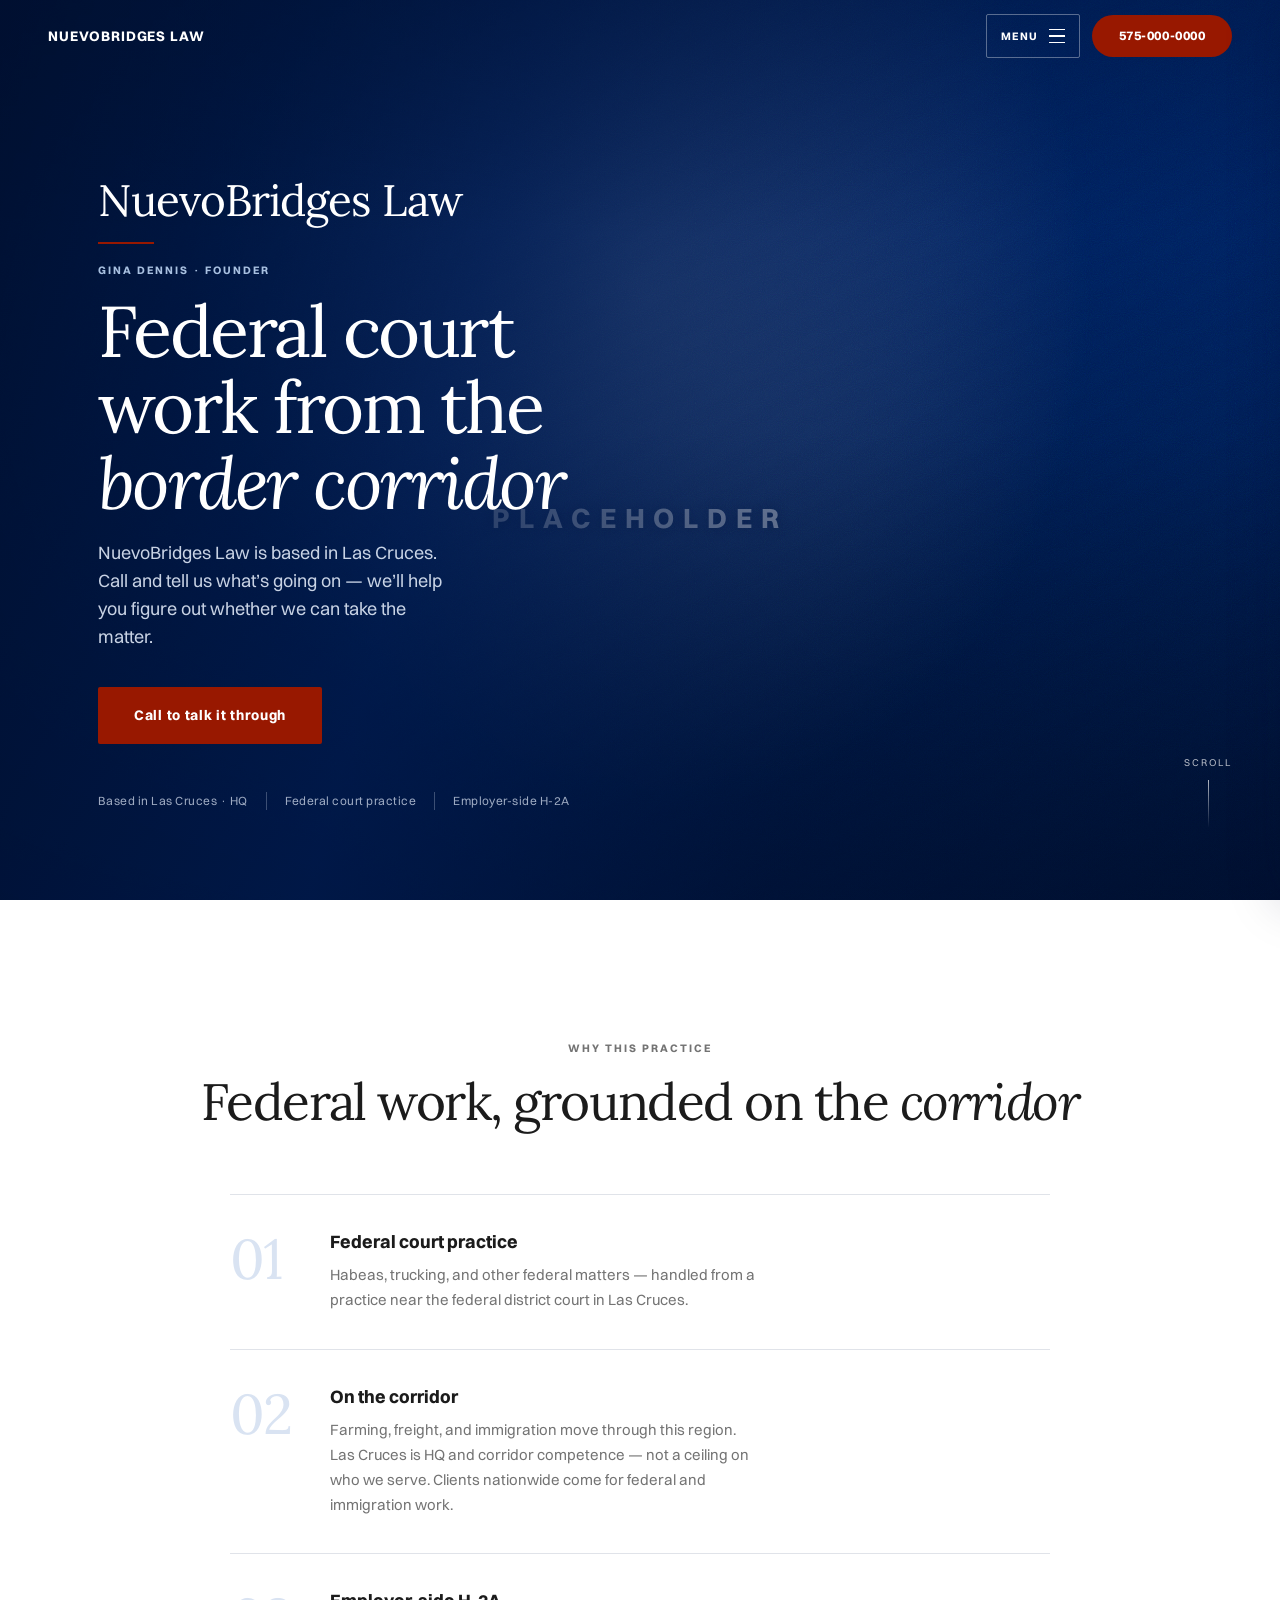
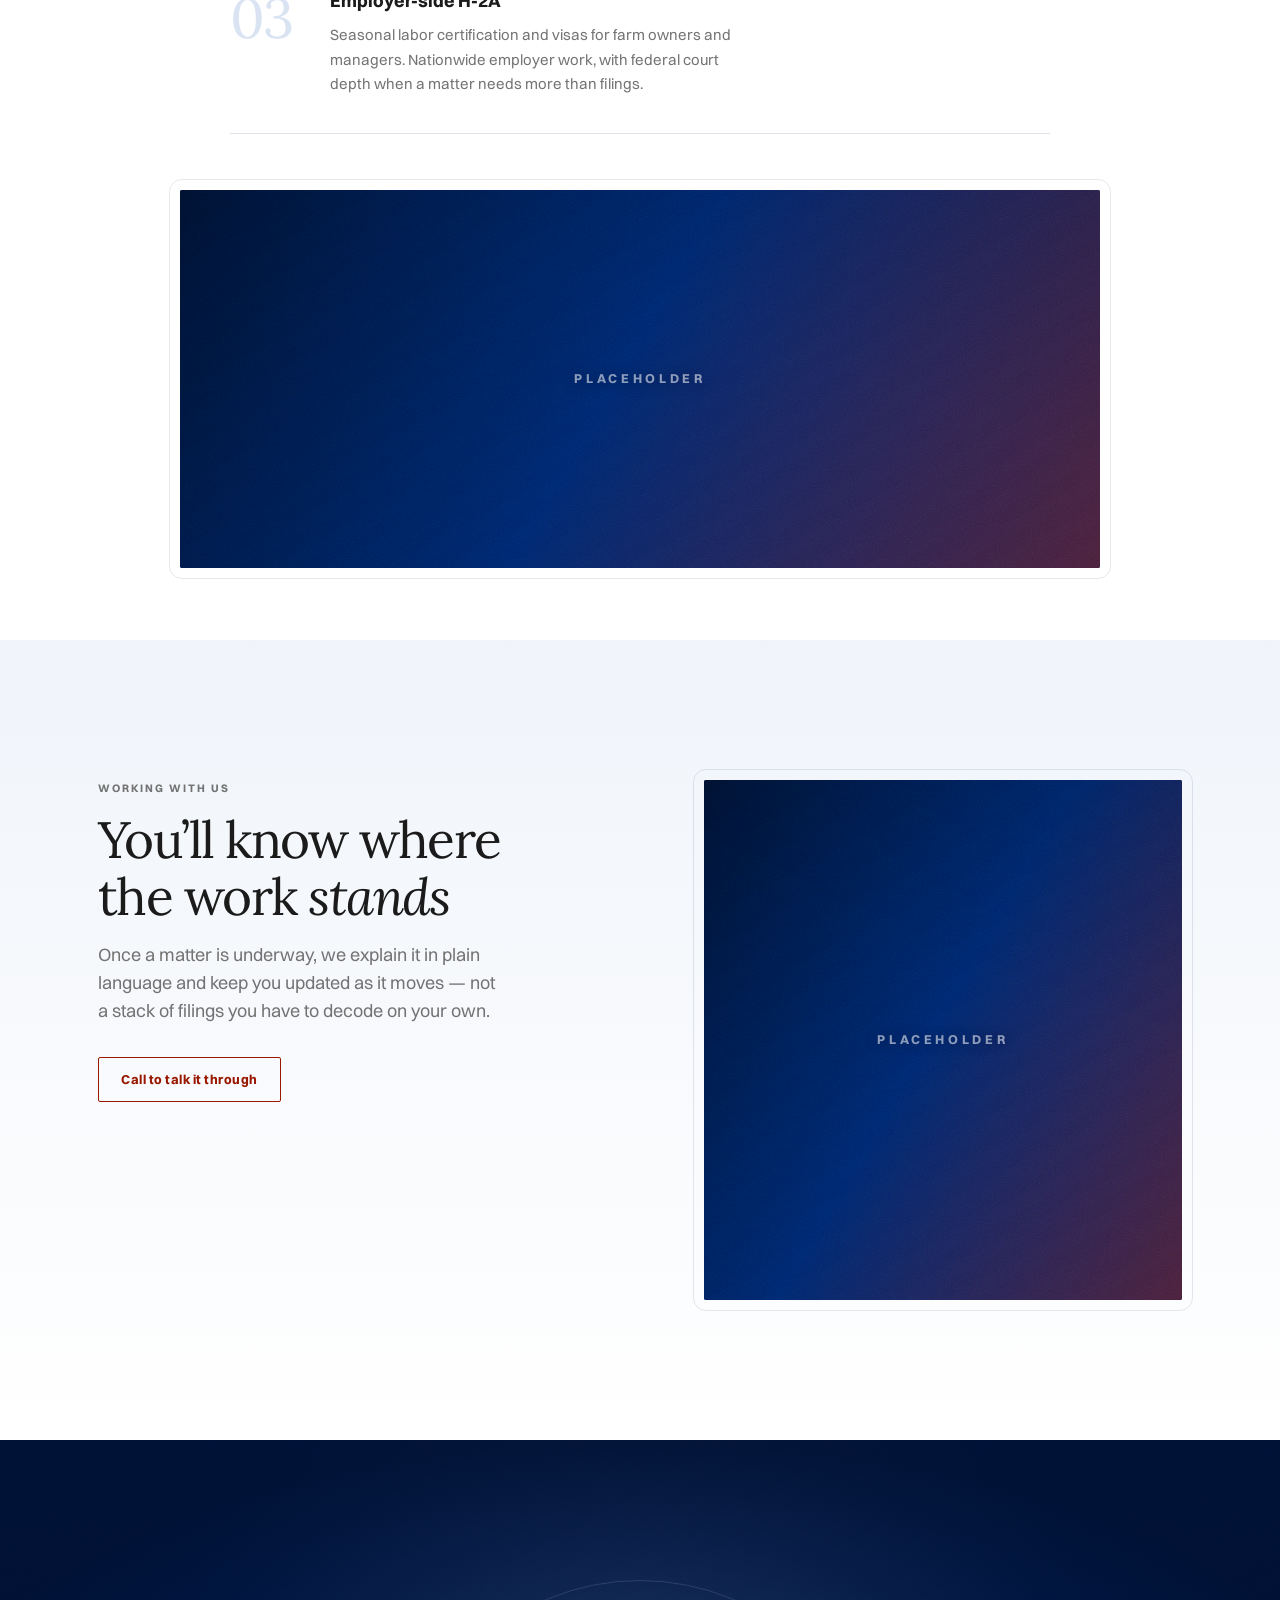
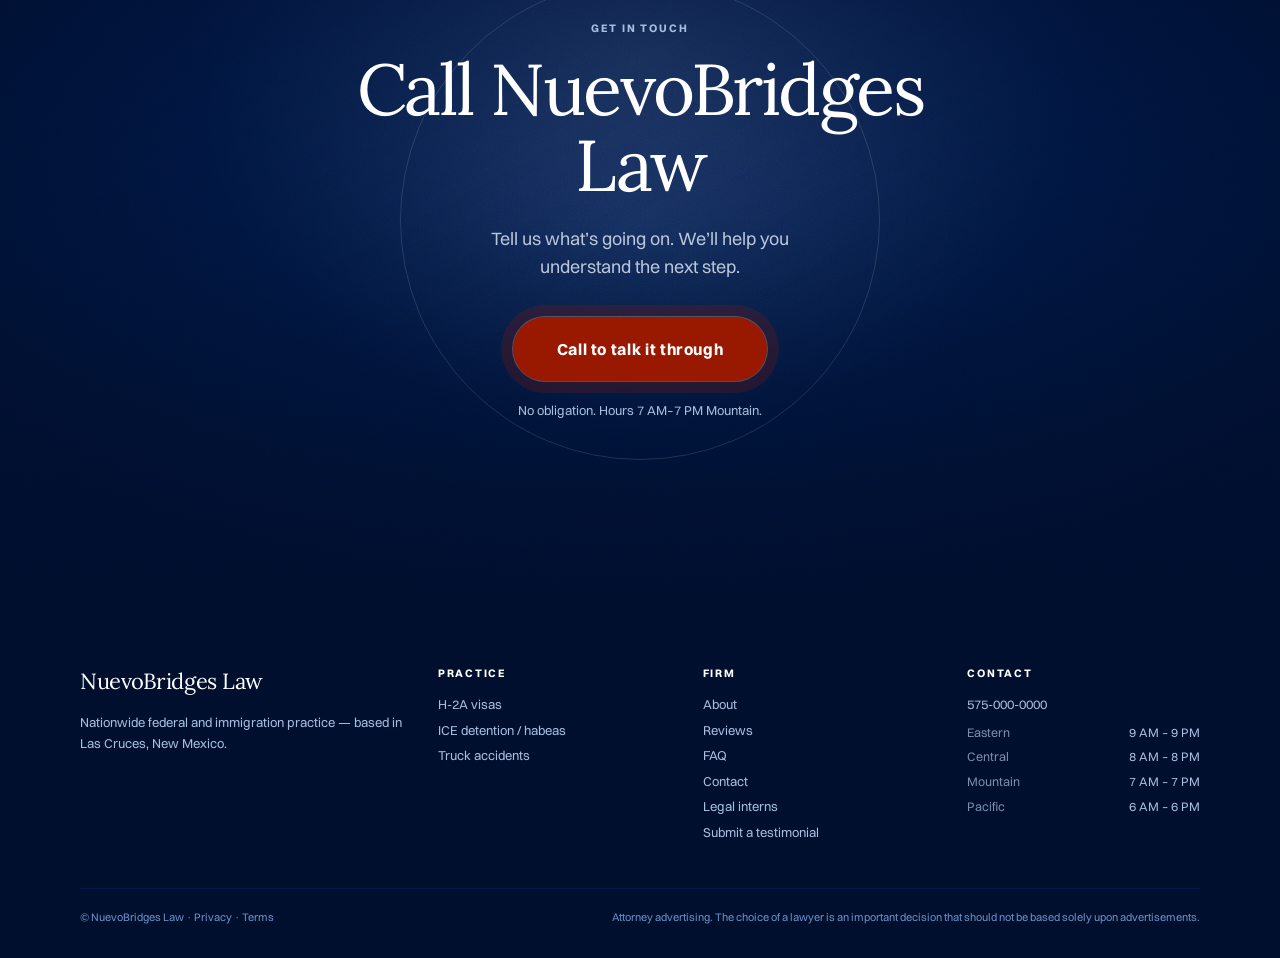
==== about.html @ ff7ebfe3 "New site" ====
<!DOCTYPE html>
<html lang="en" data-hero-grade="grade-portrait">
<head>
  <script>(function(){try{var q=new URLSearchParams(location.search);if(q.get("vp")==="mobile")return;if(window.matchMedia&&matchMedia("(prefers-reduced-motion: reduce)").matches)return;var fromNav=sessionStorage.getItem("nb-loader-nav")==="1";var needIntro=sessionStorage.getItem("nb-intro-done")!=="1";if(fromNav){document.documentElement.classList.add("nb-covered","nb-nav-cover","nb-nav-arrive");}else if(needIntro){document.documentElement.classList.add("nb-covered");document.documentElement.style.background="#000F2E";}}catch(e){}})();</script>
  <meta charset="UTF-8" />
  <meta name="viewport" content="width=device-width, initial-scale=1" />
  <meta name="robots" content="noindex, nofollow, noarchive" />
  <title>About Gina Dennis | NuevoBridges Law</title>
  <link rel="canonical" href="https://nuevobridgeslaw.com/about/" />
  <link rel="icon" type="image/x-icon" href="assets/favicons/favicon.ico" />
  <link rel="icon" type="image/png" sizes="32x32" href="assets/favicons/favicon-32x32.png" />
  <link rel="icon" type="image/png" sizes="16x16" href="assets/favicons/favicon-16x16.png" />
  <link rel="apple-touch-icon" sizes="1024x1024" href="assets/favicons/apple-touch-icon.png" />
  <meta name="theme-color" content="#0038A8" />
  <meta name="description" content="Meet Gina Dennis — federal litigator and immigration attorney based in Las Cruces, NM. DC and Maryland bar. H-2A, ICE habeas, and federal trucking counsel. Call to talk through your matter." />
  <meta property="og:type" content="website" />
  <meta property="og:site_name" content="NuevoBridges Law" />
  <meta property="og:locale" content="en_US" />
  <meta property="og:url" content="https://nuevobridgeslaw.com/about/" />
  <meta property="og:title" content="About Gina Dennis | NuevoBridges Law" />
  <meta property="og:description" content="Meet Gina Dennis — federal litigator and immigration attorney based in Las Cruces, NM. DC and Maryland bar. H-2A, ICE habeas, and federal trucking counsel. Call to talk through your matter." />
  <meta property="og:image" content="https://nuevobridgeslaw.com/og/nb-law-share.png" />
  <meta property="og:image:width" content="1200" />
  <meta property="og:image:height" content="630" />
  <meta property="og:image:alt" content="NuevoBridges Law" />
  <meta name="twitter:card" content="summary_large_image" />
  <meta name="twitter:title" content="About Gina Dennis | NuevoBridges Law" />
  <meta name="twitter:description" content="Meet Gina Dennis — federal litigator and immigration attorney based in Las Cruces, NM. DC and Maryland bar. H-2A, ICE habeas, and federal trucking counsel. Call to talk through your matter." />
  <meta name="twitter:image" content="https://nuevobridgeslaw.com/og/nb-law-share.png" />
  <script type="application/ld+json">
  {
    "@context": "https://schema.org",
    "@graph": [
      {
        "@type": "LegalService",
        "@id": "https://nuevobridgeslaw.com/#firm",
        "name": "NuevoBridges Law",
        "url": "https://nuevobridgeslaw.com/",
        "image": "https://nuevobridgeslaw.com/logo/horizontal_lockup_color.png",
        "address": {
          "@type": "PostalAddress",
          "addressLocality": "Las Cruces",
          "addressRegion": "NM",
          "addressCountry": "US"
        },
        "areaServed": { "@type": "Country", "name": "United States" },
        "openingHoursSpecification": {
          "@type": "OpeningHoursSpecification",
          "opens": "07:00",
          "closes": "19:00"
        }
      },
      {
        "@type": "Person",
        "@id": "https://nuevobridgeslaw.com/#gina",
        "name": "Gina Dennis",
        "jobTitle": "Attorney",
        "worksFor": { "@id": "https://nuevobridgeslaw.com/#firm" },
        "knowsAbout": [
          "H-2A agricultural labor certification",
          "Federal habeas corpus",
          "ICE detention",
          "Federal trucking accident litigation"
        ],
        "hasCredential": [
          {
            "@type": "EducationalOccupationalCredential",
            "credentialCategory": "Bar admission",
            "recognizedBy": { "@type": "Organization", "name": "District of Columbia Bar" }
          },
          {
            "@type": "EducationalOccupationalCredential",
            "credentialCategory": "Bar admission",
            "recognizedBy": { "@type": "Organization", "name": "Maryland State Bar" }
          }
        ]
      },
      {
        "@type": "WebSite",
        "@id": "https://nuevobridgeslaw.com/#website",
        "name": "NuevoBridges Law",
        "url": "https://nuevobridgeslaw.com/",
        "publisher": { "@id": "https://nuevobridgeslaw.com/#firm" },
        "inLanguage": "en-US"
      },
      {
        "@type": "WebPage",
        "@id": "https://nuevobridgeslaw.com/about/#webpage",
        "url": "https://nuevobridgeslaw.com/about/",
        "name": "About Gina Dennis | NuevoBridges Law",
        "isPartOf": { "@id": "https://nuevobridgeslaw.com/#website" },
        "about": { "@id": "https://nuevobridgeslaw.com/#gina" },
        "mentions": { "@id": "https://nuevobridgeslaw.com/#firm" },
        "inLanguage": "en-US"
      },
      {
        "@type": "BreadcrumbList",
        "@id": "https://nuevobridgeslaw.com/about/#breadcrumb",
        "itemListElement": [
          { "@type": "ListItem", "position": 1, "name": "Home", "item": "https://nuevobridgeslaw.com/" },
          { "@type": "ListItem", "position": 2, "name": "About", "item": "https://nuevobridgeslaw.com/about/" }
        ]
      }
    ]
  }
  </script>
  <!-- PLACEHOLDER: phone is 575-000-0000 (tel:+15750000000).
       Search data-placeholder="phone" to swap in the real number. -->
  <link rel="stylesheet" href="assets/css/fonts.css" />
  <link rel="stylesheet" href="assets/css/tokens.css" />
  <link rel="stylesheet" href="assets/css/site.css" />
  <link rel="stylesheet" href="assets/css/page-about.css" />
</head>
<body class="page-about">
<div class="site-loader" id="site-loader" aria-hidden="true">
    <div class="site-loader__mark">NuevoBridges Law</div>
  </div>

  <header class="site-header is-over-hero" data-site-header>
    <a class="logo-text" href="index.html">NuevoBridges Law</a>
    <div class="header-actions">
      <button class="menu-btn" type="button" data-drawer-open aria-expanded="false" aria-controls="site-drawer" aria-label="Open menu">
        <span class="menu-btn__label">Menu</span>
        <span class="menu-btn__bars" aria-hidden="true"><span></span><span></span><span></span></span>
      </button>
      <a class="cta-btn persistent" href="tel:+15750000000" data-placeholder="phone">575-000-0000</a>
    </div>
  </header>

  <div class="drawer-backdrop" data-drawer-backdrop hidden></div>
  <aside class="site-drawer" id="site-drawer" aria-hidden="true" aria-label="Site menu">
    <div class="site-drawer__top photo-plane grade-portrait">
      <span class="photo-plane__label" aria-hidden="true">Placeholder</span>
      <div class="site-drawer__top-inner">
        <div class="site-drawer__title">NuevoBridges Law</div>
        <button type="button" class="site-drawer__close" data-drawer-close aria-label="Close menu">×</button>
      </div>
    </div>
        <nav class="site-drawer__nav" aria-label="Site">
      <div class="site-drawer__group" data-drawer-group>
        <a href="practice-areas.html" data-drawer-parent><span>Practice areas</span><span aria-hidden="true">→</span></a>
        <div class="site-drawer__sub" data-drawer-sub>
          <div class="site-drawer__sub-inner">
            <a href="h2a-visas.html"><span>H-2A visas</span><span aria-hidden="true">→</span></a>
            <a href="ice-detention-habeas.html"><span>ICE detention / habeas</span><span aria-hidden="true">→</span></a>
            <a href="truck-accidents.html"><span>Truck accidents</span><span aria-hidden="true">→</span></a>
          </div>
        </div>
      </div>
      <a href="about.html" aria-current="page"><span>About</span><span aria-hidden="true">→</span></a>
      <a href="reviews.html"><span>Reviews</span><span aria-hidden="true">→</span></a>
      <a href="faq.html"><span>FAQ</span><span aria-hidden="true">→</span></a>
      <a href="contact.html"><span>Contact</span><span aria-hidden="true">→</span></a>
      <a href="legal-interns.html"><span>Legal interns</span><span aria-hidden="true">→</span></a>
      <a href="submit-a-testimonial.html"><span>Submit a testimonial</span><span aria-hidden="true">→</span></a>
    </nav>
    <div class="site-drawer__foot">
      <p>Prefer to talk? Call and tell us what’s going on.</p>
      <a class="cta-btn persistent" href="tel:+15750000000" data-placeholder="phone">575-000-0000</a>
    </div>
  </aside>

  <main>
    <section class="sec-hero" aria-label="About NuevoBridges Law" data-hero>
      <div class="hero-media" data-hero-parallax>
        <div class="photo-plane grade-portrait" role="img" aria-label="Placeholder — Gina Dennis photography pending">
          <span class="photo-plane__label" aria-hidden="true">Placeholder</span>
        </div>
      </div>
      <div class="hero-scrim" aria-hidden="true"></div>
      <div class="hero-content">
        <div class="hero-copy hero-enter" id="hero-enter">
          <p class="hero-brand">NuevoBridges Law</p>
          <div class="eyebrow on-dark">Gina Dennis · Founder</div>
          <h1 class="copy-h1 on-dark">Federal court work from the <em>border corridor</em></h1>
          <p class="copy-lead on-dark">NuevoBridges Law is based in Las Cruces. Call and tell us what’s going on — we’ll help you figure out whether we can take the matter.</p>
          <a class="cta-btn lg" href="tel:+15750000000" data-placeholder="phone">Call to talk it through</a>
          <div class="hero-trust">
            <span>Based in Las Cruces · HQ</span>
            <span>Federal court practice</span>
            <span>Employer-side H-2A</span>
          </div>
        </div>
      </div>
      <a class="hero-scroll" href="#seats" aria-label="Scroll to continue">
        <span>Scroll</span>
        <span class="hero-scroll__line" aria-hidden="true"></span>
      </a>
    </section>

    <section class="sec sec-seats" id="seats">
      <div class="container">
        <div class="sec-head center reveal">
          <div class="eyebrow">Why this practice</div>
          <h2 class="copy-h2">Federal work, grounded on the <em>corridor</em></h2>
        </div>
        <ol class="seats-list">
          <li class="seats-item reveal">
            <span class="ghost-num" aria-hidden="true">01</span>
            <div class="seats-item__body">
              <h3 class="copy-card-h">Federal court practice</h3>
              <p class="copy-body">Habeas, trucking, and other federal matters — handled from a practice near the federal district court in Las Cruces.</p>
            </div>
          </li>
          <li class="seats-item reveal">
            <span class="ghost-num" aria-hidden="true">02</span>
            <div class="seats-item__body">
              <h3 class="copy-card-h">On the corridor</h3>
              <p class="copy-body">Farming, freight, and immigration move through this region. Las Cruces is HQ and corridor competence — not a ceiling on who we serve. Clients nationwide come for federal and immigration work.</p>
            </div>
          </li>
          <li class="seats-item reveal">
            <span class="ghost-num" aria-hidden="true">03</span>
            <div class="seats-item__body">
              <h3 class="copy-card-h">Employer-side H-2A</h3>
              <p class="copy-body">Seasonal labor certification and visas for farm owners and managers. Nationwide employer work, with federal court depth when a matter needs more than filings.</p>
            </div>
          </li>
        </ol>
        <div class="seats-media-wrap reveal">
          <div class="seats-media photo-plane grade-corridor" role="img" aria-label="Placeholder — federal courthouse / Las Cruces region photography pending">
            <span class="photo-plane__label" aria-hidden="true">Placeholder</span>
          </div>
        </div>
      </div>
    </section>

    <section class="sec sec-friction">
      <div class="container wide">
        <div class="friction-layout">
          <div class="friction-argument reveal">
            <div class="eyebrow">Working with us</div>
            <h2 class="copy-h2">You’ll know where the work <em>stands</em></h2>
            <p class="copy-lead">Once a matter is underway, we explain it in plain language and keep you updated as it moves — not a stack of filings you have to decode on your own.</p>
            <a class="cta-btn ghost" href="tel:+15750000000" data-placeholder="phone">Call to talk it through</a>
          </div>
          <div class="friction-media-wrap reveal">
            <div class="friction-media photo-plane grade-corridor" role="img" aria-label="Placeholder — consult / client communication photography pending">
              <span class="photo-plane__label" aria-hidden="true">Placeholder</span>
            </div>
          </div>
        </div>
      </div>
    </section>

    <section class="sec-final" id="call">
      <div class="final-atmosphere photo-plane grade-portrait" aria-hidden="true"></div>
      <div class="final-scrim" aria-hidden="true"></div>
      <div class="container narrow final-inner reveal">
        <div class="final-ring" aria-hidden="true"></div>
        <div class="eyebrow on-dark">Get in touch</div>
        <h2 class="copy-h1 on-dark">Call NuevoBridges Law</h2>
        <p class="copy-lead on-dark">Tell us what’s going on. We’ll help you understand the next step.</p>
        <a class="cta-btn final" href="tel:+15750000000" data-placeholder="phone">Call to talk it through</a>
        <div class="micro">No obligation. Hours 7 AM–7 PM Mountain.</div>
      </div>
    </section>
  </main>

  <footer class="site-footer">
    <div class="footer-grid">
      <div class="footer-col">
        <div class="logo-text">NuevoBridges Law</div>
        <p class="copy-body">Nationwide federal and immigration practice — based in Las Cruces, New Mexico.</p>
      </div>
      <div class="footer-col">
        <h6>Practice</h6>
        <a class="copy-link" href="h2a-visas.html">H-2A visas</a>
        <a class="copy-link" href="ice-detention-habeas.html">ICE detention / habeas</a>
        <a class="copy-link" href="truck-accidents.html">Truck accidents</a>
      </div>
      <div class="footer-col">
        <h6>Firm</h6>
        <a class="copy-link" href="about.html" aria-current="page">About</a>
        <a class="copy-link" href="reviews.html">Reviews</a>
        <a class="copy-link" href="faq.html">FAQ</a>
        <a class="copy-link" href="contact.html">Contact</a>
        <a class="copy-link" href="legal-interns.html">Legal interns</a>
        <a class="copy-link" href="submit-a-testimonial.html">Submit a testimonial</a>
      </div>
      <div class="footer-col">
        <h6>Contact</h6>
        <a class="copy-link" href="tel:+15750000000" data-placeholder="phone">575-000-0000</a>
        <ul class="hours">
          <li><span class="hours__z">Eastern</span><span class="hours__t">9 AM – 9 PM</span></li>
          <li><span class="hours__z">Central</span><span class="hours__t">8 AM – 8 PM</span></li>
          <li><span class="hours__z">Mountain</span><span class="hours__t">7 AM – 7 PM</span></li>
          <li><span class="hours__z">Pacific</span><span class="hours__t">6 AM – 6 PM</span></li>
        </ul>
      </div>
    </div>
    <div class="footer-bottom">
      <div>© NuevoBridges Law · Privacy · Terms</div>
      <div>Attorney advertising. The choice of a lawyer is an important decision that should not be based solely upon advertisements.</div>
    </div>
  </footer>

  <div class="mobile-cta">
    <a class="cta-btn persistent" href="tel:+15750000000" data-placeholder="phone">575-000-0000</a>
  </div>
<script src="assets/js/hero.js" defer></script>
  <script src="assets/js/loader.js" defer></script>
  <script src="assets/js/cursor.js" defer></script>
  <script src="assets/js/drawer.js" defer></script>
  <script src="assets/js/reveal.js" defer></script>
</body>
</html>
---- assets/css/fonts.css ----
/* NuevoBridges Law - self-hosted webfonts, embedded as data URIs.
   Same five faces api.fontshare.com was serving (lora@400,400i,
   switzer@400,500,700), so nothing shifts. They're embedded rather
   than linked because Chrome blocks @font-face files loaded over
   file:// - this way the pages keep their typography when opened
   straight off disk. The original woff2 files are in fonts/ if you
   ever want to serve them separately.
   Lora: SIL Open Font License 1.1 (fonts/OFL-Lora.txt).
   Switzer: ITF Free Font License (fonts/FFL-Switzer.txt). */

@font-face {
  font-family: "Lora";
  src: url([data-uri]) format("woff2");
  font-weight: 400;
  font-style: normal;
  font-display: swap;
}
@font-face {
  font-family: "Lora";
  src: url([data-uri]) format("woff2");
  font-weight: 400;
  font-style: italic;
  font-display: swap;
}
@font-face {
  font-family: "Switzer";
  src: url([data-uri]) format("woff2");
  font-weight: 400;
  font-style: normal;
  font-display: swap;
}
@font-face {
  font-family: "Switzer";
  src: url([data-uri]) format("woff2");
  font-weight: 500;
  font-style: normal;
  font-display: swap;
}
@font-face {
  font-family: "Switzer";
  src: url([data-uri]) format("woff2");
  font-weight: 700;
  font-style: normal;
  font-display: swap;
}
---- assets/css/tokens.css ----
/* NuevoBridges Law — Brand Tokens (approved Josh 2026-08-22)
   Source: Context/Identity/NuevoBridges_Law_Brand_Tokens.md
   Colors + fonts only. */

:root {
  /* Primary — Federal Navy */
  --navy-50: #F0F4FA;
  --navy-100: #D9E3F2;
  --navy-200: #A8C0E0;
  --navy-300: #6B92C9;
  --navy-400: #2E5FB8;
  --navy-500: #0038A8;
  --navy-600: #002F8F;
  --navy-700: #002570;
  --navy-800: #001A4D;
  --navy-900: #000F2E;

  /* Neutrals — Ink & Paper */
  --paper: #FFFFFF;
  --mist: #F7F7F7;
  --neutral-100: #EEEEEE;
  --neutral-500: #737373;
  --ink: #1B1B1B;

  /* Accent — Bridges Crimson */
  --crimson-100: #F4D9D4;
  --crimson-300: #D06B58;
  --crimson-500: #981800;
  --crimson-600: #8B0000;
  --crimson-700: #6E1200;
  --crimson-900: #2A0700;

  /* Semantic aliases */
  --color-ink: var(--ink);
  --color-paper: var(--paper);
  --color-mist: var(--mist);
  --color-line: var(--neutral-100);
  --color-muted: var(--neutral-500);
  --color-navy: var(--navy-500);
  --color-navy-deep: var(--navy-800);
  --color-navy-footer: var(--navy-900);
  --color-crimson: var(--crimson-500);
  --color-on-dark-muted: var(--navy-200);

  --font-display: "Lora", "Times New Roman", serif;
  --font-body: "Switzer", "Helvetica Neue", sans-serif;

  --header-h: 64px;
  --mobile-cta-h: 56px;
}
---- assets/css/site.css ----
/* NuevoBridges Law — homepage craft (masterpiece pass)
   Tokens only. Ambition: finished Littlefield feel — not a clone. */

*, *::before, *::after { box-sizing: border-box; margin: 0; padding: 0; }

html { font-size: 16px; scroll-behavior: smooth; }

body {
  font-family: var(--font-body);
  background: var(--color-paper);
  color: var(--color-ink);
  line-height: 1.5;
  overflow-x: hidden;
}

a { color: inherit; text-decoration: none; }
button { font: inherit; cursor: pointer; border: none; background: none; color: inherit; }

/* —— Loader —— */
html {
  background: var(--navy-900);
}
.site-loader {
  position: fixed;
  inset: 0;
  z-index: 200;
  display: flex;
  align-items: center;
  justify-content: center;
  background: var(--navy-900);
  color: var(--color-paper);
  opacity: 0;
  visibility: visible;
  pointer-events: none;
  transition: opacity 0.7s ease, visibility 0.7s ease;
}
/* In-site page fade — destination hero grade, no wordmark */
.site-loader.is-nav {
  opacity: 0;
  visibility: visible;
  clip-path: none;
  transition: opacity 0.6s cubic-bezier(0.4, 0, 0.2, 1),
    visibility 0.6s cubic-bezier(0.4, 0, 0.2, 1);
}
.site-loader.is-nav.is-in {
  opacity: 1;
  pointer-events: auto;
}
.site-loader.is-nav.is-done {
  opacity: 0;
  visibility: hidden;
  pointer-events: none;
}
.site-loader.is-in {
  opacity: 1;
  pointer-events: auto;
}
.site-loader.is-done {
  opacity: 0;
  visibility: hidden;
  pointer-events: none;
}
.site-loader__mark {
  font-family: var(--font-display);
  font-size: clamp(28px, 5vw, 42px);
  font-weight: 400;
  letter-spacing: -0.03em;
  opacity: 0;
}
/* Solid once the loader is visible — never restart fade mid-nav */
.site-loader.is-in .site-loader__mark,
.site-loader.is-done .site-loader__mark,
html.nb-covered .site-loader__mark {
  opacity: 1;
  animation: none;
}
/* Nav overlay: no firm name */
.site-loader.is-nav .site-loader__mark,
html.nb-nav-cover .site-loader__mark {
  opacity: 0 !important;
  animation: none !important;
  visibility: hidden;
}
/* First visit only: wordmark fades in (wins over nb-covered solid rule) */
.site-loader.is-intro.is-in .site-loader__mark {
  opacity: 0;
  animation: loaderMark 0.8s ease 0.05s forwards;
  visibility: visible;
}
@keyframes loaderMark {
  to { opacity: 1; }
}
/* In-site nav arrival: cover before deferred JS runs (no paper flash) */
html.nb-covered .site-loader {
  opacity: 1;
  pointer-events: auto;
}
html.nb-covered .site-loader.is-nav {
  opacity: 1;
}
/* Hide page chrome/content only — not the loader (body opacity:0 hid the mark) */
html.nb-covered body > *:not(.site-loader) {
  visibility: hidden;
}
/* Nav arrive: page stays painted under overlay so hero can rise as it clears */
html.nb-nav-arrive.nb-covered body > *:not(.site-loader) {
  visibility: visible;
}
@media (prefers-reduced-motion: reduce) {
  .site-loader { display: none; }
  .site-loader__mark { animation: none; opacity: 1; }
  html { background: var(--color-paper); }
  html.nb-covered body > *:not(.site-loader) { visibility: visible; }
}

/* —— Cursor glow (fine pointer only) —— */
.cursor-glow {
  position: fixed;
  top: 0;
  left: 0;
  width: 300px;
  height: 300px;
  border-radius: 50%;
  pointer-events: none;
  z-index: 9998;
  opacity: 0;
  background: radial-gradient(
    circle,
    rgba(168, 192, 224, 0.12) 0%,
    rgba(168, 192, 224, 0.04) 40%,
    rgba(168, 192, 224, 0) 70%
  );
  filter: blur(28px);
  mix-blend-mode: plus-lighter;
  will-change: transform;
  transition: opacity 0.35s ease;
}
.cursor-glow.is-on { opacity: 0.55; }
@media (hover: none), (pointer: coarse), (prefers-reduced-motion: reduce) {
  .cursor-glow { display: none !important; }
}

/* —— Header —— */
.site-header {
  position: fixed;
  top: 0;
  left: 0;
  right: 0;
  z-index: 40;
  display: flex;
  align-items: center;
  justify-content: space-between;
  gap: 12px;
  min-height: var(--header-h);
  padding: 14px clamp(20px, 4vw, 48px);
  overflow: visible;
  transition: background 0.35s ease, border-color 0.35s ease, backdrop-filter 0.35s ease;
}
.site-header.is-over-hero {
  background: transparent;
  border-bottom: 1px solid transparent;
}
.site-header.is-over-hero .logo-text,
.site-header.is-over-hero .menu-btn {
  color: var(--color-paper);
}
.site-header.is-over-hero .menu-btn {
  border-color: rgba(255, 255, 255, 0.35);
}
.site-header.is-over-hero .menu-btn__bars span {
  background: var(--color-paper);
}
.site-header.is-solid {
  background: rgba(255, 255, 255, 0.96);
  backdrop-filter: blur(16px);
  -webkit-backdrop-filter: blur(16px);
  border-bottom: 1px solid transparent;
  box-shadow: none;
}
.logo-text {
  font-family: var(--font-body);
  font-size: 14px;
  font-weight: 700;
  letter-spacing: 0.06em;
  text-transform: uppercase;
  color: var(--color-navy-deep);
  flex-shrink: 0;
  transition: color 0.3s ease, opacity 0.25s ease;
}
.site-header .logo-text:hover { opacity: 0.78; }
.site-header.is-over-hero .logo-text:hover { opacity: 0.85; color: var(--color-paper); }
.header-actions {
  display: flex;
  align-items: center;
  gap: 12px;
  margin-left: auto;
}
.menu-btn {
  display: inline-flex;
  align-items: center;
  gap: 10px;
  height: 44px;
  padding: 0 14px;
  border: 1.5px solid var(--color-navy-deep);
  border-radius: 2px;
  color: var(--color-navy-deep);
  transition: border-color 0.3s ease, color 0.3s ease, background 0.25s ease, transform 0.2s ease;
}
.menu-btn:hover {
  background: rgba(0, 26, 77, 0.1);
  transform: translateY(-2px);
  border-color: var(--color-crimson);
  color: var(--color-crimson);
}
.site-header.is-over-hero .menu-btn:hover {
  background: rgba(255, 255, 255, 0.16);
  border-color: rgba(255, 255, 255, 0.95);
  color: var(--color-paper);
}
.menu-btn__label {
  font-size: 11px;
  font-weight: 700;
  letter-spacing: 0.14em;
  text-transform: uppercase;
}
.menu-btn__bars {
  display: flex;
  flex-direction: column;
  gap: 5px;
  width: 16px;
}
.menu-btn__bars span {
  display: block;
  height: 1.5px;
  background: currentColor;
  transition: background 0.3s ease;
}

/* —— CTA family —— */
.cta-btn {
  background: var(--color-crimson);
  color: var(--color-paper);
  padding: 12px 22px;
  border-radius: 2px;
  font-family: var(--font-body);
  font-size: 13px;
  font-weight: 700;
  letter-spacing: 0.04em;
  text-align: center;
  display: inline-block;
  flex-shrink: 0;
  transition: background 0.2s ease, transform 0.2s ease, box-shadow 0.25s ease, color 0.2s ease, border-color 0.2s ease;
}
.cta-btn:hover {
  background: var(--crimson-600);
  transform: translateY(-2px);
  box-shadow: 0 10px 28px rgba(152, 24, 0, 0.28);
}
.cta-btn.lg {
  padding: 18px 36px;
  font-size: 14px;
  letter-spacing: 0.05em;
  border-radius: 2px;
}
.hero-copy .cta-btn.lg:hover {
  box-shadow:
    0 0 0 1px rgba(255, 255, 255, 0.2),
    0 0 0 10px rgba(152, 24, 0, 0.22),
    0 14px 36px rgba(0, 15, 46, 0.35);
}
.cta-btn.persistent {
  min-width: 140px;
  white-space: nowrap;
  border-radius: 999px;
  padding: 11px 22px;
}
.cta-btn.persistent:hover {
  box-shadow: 0 8px 22px rgba(152, 24, 0, 0.32);
}
.cta-btn.ghost {
  background: transparent;
  color: var(--color-crimson);
  border: 1.5px solid var(--color-crimson);
}
.cta-btn.ghost:hover {
  background: var(--color-crimson);
  color: var(--color-paper);
  transform: translateY(-2px);
  box-shadow: 0 10px 24px rgba(152, 24, 0, 0.22);
}
.cta-btn.final {
  padding: 20px 44px;
  font-size: 16px;
  border-radius: 999px;
  box-shadow:
    0 0 0 1px rgba(255, 255, 255, 0.22),
    0 0 0 12px rgba(152, 24, 0, 0.22);
}
.cta-btn.final:hover {
  transform: translateY(-3px);
  box-shadow:
    0 0 0 1px rgba(255, 255, 255, 0.4),
    0 0 0 18px rgba(152, 24, 0, 0.32),
    0 16px 40px rgba(0, 0, 0, 0.35);
}

/* —— Type —— */
.eyebrow {
  font-family: var(--font-body);
  font-size: 11px;
  text-transform: uppercase;
  letter-spacing: 0.18em;
  color: var(--color-muted);
  font-weight: 700;
  margin-bottom: 14px;
}
.eyebrow.on-dark { color: var(--navy-200); }

.sec-rule {
  display: block;
  width: 40px;
  height: 2px;
  background: var(--color-crimson);
  margin: -4px 0 18px;
}
.sec-rule.on-dark {
  background: var(--color-crimson);
  opacity: 0.9;
}
.sec-head .sec-rule { margin-left: auto; margin-right: auto; }
.sec-head:not(.center) .sec-rule { margin-left: 0; margin-right: 0; }

.cta-btn:focus-visible,
.menu-btn:focus-visible,
.soft-link:focus-visible,
.site-drawer__nav a:focus-visible,
.site-drawer__close:focus-visible,
.reviews-nav button:focus-visible,
.pa-card:focus-visible {
  outline: 2px solid var(--color-navy);
  outline-offset: 3px;
}
.cta-btn.on-dark:focus-visible,
.site-header.is-over-hero .menu-btn:focus-visible,
.sec-final .cta-btn:focus-visible {
  outline-color: var(--color-paper);
}

.copy-h1 {
  font-family: var(--font-display);
  font-size: clamp(40px, 5.8vw, 72px);
  font-weight: 400;
  line-height: 1.06;
  letter-spacing: -0.035em;
  color: var(--color-ink);
  margin: 0 0 22px;
}
.copy-h1.on-dark { color: var(--color-paper); }
.copy-h1 em { font-style: italic; }

.copy-h2 {
  font-family: var(--font-display);
  font-size: clamp(32px, 4vw, 54px);
  font-weight: 400;
  line-height: 1.12;
  letter-spacing: -0.03em;
  color: var(--color-ink);
  margin: 0 0 16px;
}
.copy-h2.on-dark { color: var(--color-paper); }
.copy-h2 em { font-style: italic; }

.copy-lead {
  font-size: 18px;
  line-height: 1.55;
  color: var(--color-muted);
  max-width: 36ch;
  margin: 0;
}
.copy-lead.on-dark { color: rgba(217, 227, 242, 0.92); opacity: 0.92; }
.sec-head.center .copy-lead {
  margin-left: auto;
  margin-right: auto;
  max-width: 44ch;
}

.copy-body {
  font-size: 15px;
  line-height: 1.65;
  color: var(--color-muted);
  margin: 0 0 10px;
}
.copy-body:last-child { margin-bottom: 0; }
.copy-body.on-dark { color: var(--navy-200); }

.copy-card-h {
  font-family: var(--font-body);
  font-size: 18px;
  font-weight: 700;
  line-height: 1.25;
  color: var(--color-ink);
  margin: 0 0 10px;
}
.copy-card-h.on-dark { color: var(--color-paper); }

.pull-quote {
  font-family: var(--font-display);
  font-size: clamp(22px, 2.5vw, 30px);
  font-style: italic;
  line-height: 1.35;
  color: var(--color-navy-deep);
  margin: 28px 0 32px;
  padding-left: 22px;
  border-left: 2px solid var(--color-crimson);
}

.ghost-num {
  font-family: var(--font-display);
  font-size: clamp(36px, 4vw, 52px);
  font-weight: 400;
  line-height: 0.9;
  color: var(--navy-100);
  letter-spacing: -0.04em;
  display: block;
  margin-bottom: 12px;
}
.ghost-num.on-dark { color: rgba(217, 227, 242, 0.22); }

.slot-label {
  display: inline-block;
  margin-top: 14px;
  font-size: 12px;
  letter-spacing: 0.08em;
  text-transform: uppercase;
  color: var(--color-navy);
  font-weight: 700;
}

.soft-link {
  display: inline-block;
  margin-top: 24px;
  font-size: 13px;
  font-weight: 600;
  color: var(--color-navy);
  border-bottom: 1px solid rgba(0, 56, 168, 0.35);
  padding-bottom: 2px;
  transition: color 0.2s ease, border-color 0.2s ease, border-bottom-width 0.2s ease;
}
.soft-link:hover {
  color: var(--color-crimson);
  border-bottom-color: var(--color-crimson);
  border-bottom-width: 2px;
  letter-spacing: 0.02em;
}

.container {
  max-width: 1120px;
  margin: 0 auto;
  width: 100%;
  padding-inline: clamp(20px, 4vw, 48px);
}
.container.narrow { max-width: 760px; }
.container.wide { max-width: 1180px; }

.sec {
  position: relative;
  padding: clamp(88px, 12vw, 140px) 0;
}
.sec-head { margin-bottom: clamp(40px, 5.5vw, 64px); }
.sec-head.center { text-align: center; }
.sec-head .eyebrow { margin-bottom: 16px; }
.sec-head .copy-h2 { margin-bottom: 14px; }

/* —— Photo grade language (CSS atmosphere — PLACEHOLDER watermarks) —— */
.photo-plane {
  position: relative;
  overflow: hidden;
  background: var(--navy-800);
  transition: filter 0.45s ease, transform 0.5s cubic-bezier(0.22, 1, 0.36, 1);
}
.photo-plane::before {
  content: "";
  position: absolute;
  inset: 0;
  z-index: 0;
  transition: opacity 0.4s ease, filter 0.4s ease;
}
.photo-plane::after {
  content: "";
  position: absolute;
  inset: 0;
  z-index: 1;
  pointer-events: none;
  opacity: 0.4;
  background-image:
    repeating-linear-gradient(
      -28deg,
      transparent,
      transparent 14px,
      rgba(255, 255, 255, 0.045) 14px,
      rgba(255, 255, 255, 0.045) 28px
    ),
    url("data:image/svg+xml,%3Csvg viewBox='0 0 200 200' xmlns='http://www.w3.org/2000/svg'%3E%3Cfilter id='n'%3E%3CfeTurbulence type='fractalNoise' baseFrequency='0.85' numOctaves='4' stitchTiles='stitch'/%3E%3C/filter%3E%3Crect width='100%25' height='100%25' filter='url(%23n)'/%3E%3C/svg%3E");
  background-size: auto, 180px 180px;
  mix-blend-mode: soft-light;
}
.photo-plane__label {
  position: absolute;
  inset: 0;
  z-index: 2;
  display: flex;
  align-items: center;
  justify-content: center;
  margin: 0;
  padding: 16px;
  font-family: var(--font-body);
  font-size: clamp(11px, 1.6vw, 13px);
  font-weight: 700;
  letter-spacing: 0.28em;
  text-transform: uppercase;
  color: rgba(255, 255, 255, 0.55);
  text-shadow: 0 1px 12px rgba(0, 15, 46, 0.45);
  pointer-events: none;
  user-select: none;
}
.sec-hero .photo-plane__label {
  font-size: clamp(18px, 3.2vw, 28px);
  letter-spacing: 0.32em;
  color: rgba(255, 255, 255, 0.62);
}
.site-drawer__top .photo-plane__label {
  align-items: flex-end;
  padding-bottom: 20px;
  font-size: 10px;
  color: rgba(255, 255, 255, 0.4);
}

/* Hero photo grades + nav fade overlay / pre-JS html cover (one recipe each) */
.grade-hero::before,
.site-loader.is-nav.grade-hero,
html[data-hero-grade="grade-hero"].nb-nav-cover,
html[data-hero-grade="grade-hero"].nb-nav-cover .site-loader {
  background:
    radial-gradient(ellipse 70% 55% at 78% 35%, rgba(152, 24, 0, 0.45), transparent 50%),
    radial-gradient(ellipse 50% 40% at 20% 80%, rgba(0, 56, 168, 0.55), transparent 60%),
    linear-gradient(145deg, #000F2E 0%, #001A4D 38%, #002F8F 72%, #6E1200 130%);
}
.grade-corridor::before,
.site-loader.is-nav.grade-corridor,
html[data-hero-grade="grade-corridor"].nb-nav-cover,
html[data-hero-grade="grade-corridor"].nb-nav-cover .site-loader {
  background:
    linear-gradient(200deg, rgba(0, 15, 46, 0.15), transparent 40%),
    linear-gradient(120deg, #000F2E 0%, #002570 48%, #981800 155%);
}
.grade-farm::before,
.site-loader.is-nav.grade-farm,
html[data-hero-grade="grade-farm"].nb-nav-cover,
html[data-hero-grade="grade-farm"].nb-nav-cover .site-loader {
  background:
    radial-gradient(circle at 30% 70%, rgba(46, 95, 184, 0.55), transparent 45%),
    linear-gradient(165deg, #001A4D 0%, #0038A8 55%, #8B0000 140%);
}
.grade-detention::before,
.site-loader.is-nav.grade-detention,
html[data-hero-grade="grade-detention"].nb-nav-cover,
html[data-hero-grade="grade-detention"].nb-nav-cover .site-loader {
  background:
    radial-gradient(ellipse at 80% 20%, rgba(110, 18, 0, 0.6), transparent 45%),
    linear-gradient(155deg, #000F2E, #001A4D 60%, #2A0700);
}
.grade-highway::before,
.site-loader.is-nav.grade-highway,
html[data-hero-grade="grade-highway"].nb-nav-cover,
html[data-hero-grade="grade-highway"].nb-nav-cover .site-loader {
  background:
    linear-gradient(90deg, rgba(0, 15, 46, 0.4), transparent 40%),
    linear-gradient(200deg, #001A4D 0%, #002F8F 40%, #981800 120%);
}
.grade-portrait::before,
.site-loader.is-nav.grade-portrait,
html[data-hero-grade="grade-portrait"].nb-nav-cover,
html[data-hero-grade="grade-portrait"].nb-nav-cover .site-loader {
  background:
    radial-gradient(ellipse at 50% 28%, rgba(168, 192, 224, 0.28), transparent 50%),
    linear-gradient(180deg, #002570 0%, #001A4D 55%, #000F2E 100%);
}

/* —— Hero —— */
.sec-hero {
  position: relative;
  min-height: 100vh;
  min-height: 100svh;
  display: flex;
  align-items: flex-end;
  color: var(--color-paper);
  padding: 0;
  overflow: hidden;
}
.hero-media {
  position: absolute;
  inset: 0;
  z-index: 0;
  will-change: transform;
}
.hero-media .photo-plane {
  width: 100%;
  height: 115%;
  min-height: 100%;
}
.hero-scrim {
  position: absolute;
  inset: 0;
  z-index: 1;
  background:
    linear-gradient(180deg, rgba(0, 15, 46, 0.4) 0%, transparent 26%),
    linear-gradient(105deg, rgba(0, 15, 46, 0.95) 0%, rgba(0, 26, 77, 0.78) 36%, rgba(0, 26, 77, 0.22) 66%, transparent 100%),
    linear-gradient(0deg, rgba(0, 15, 46, 0.78) 0%, rgba(0, 15, 46, 0.35) 28%, transparent 52%);
  pointer-events: none;
}
.hero-content {
  position: relative;
  z-index: 2;
  width: 100%;
  max-width: 1180px;
  margin: 0 auto;
  padding: 0 clamp(20px, 4vw, 48px) clamp(64px, 10vh, 100px);
}
.hero-brand {
  font-family: var(--font-display);
  font-size: clamp(28px, 4vw, 44px);
  font-weight: 400;
  letter-spacing: -0.02em;
  line-height: 1.1;
  margin: 0 0 18px;
  color: var(--color-paper);
}
.hero-brand::after {
  content: "";
  display: block;
  width: 56px;
  height: 2px;
  background: var(--color-crimson);
  margin-top: 18px;
  transform-origin: left center;
}
.hero-enter.is-ready .hero-brand::after {
  animation: ruleGrow 0.7s cubic-bezier(0.22, 1, 0.36, 1) 0.55s both;
}
@keyframes ruleGrow {
  from { transform: scaleX(0); opacity: 0; }
  to { transform: scaleX(1); opacity: 1; }
}
.hero-copy { max-width: 36rem; }
.hero-copy .copy-h1 { margin-bottom: 18px; }
.hero-copy .cta-btn { margin-top: 36px; }
.hero-trust {
  margin-top: 48px;
  display: flex;
  flex-wrap: wrap;
  gap: 0;
  font-size: 12px;
  letter-spacing: 0.04em;
  color: rgba(217, 227, 242, 0.72);
  max-width: 42rem;
}
.hero-trust span {
  display: flex;
  align-items: center;
  padding: 0 18px;
  border-left: 1px solid rgba(217, 227, 242, 0.28);
}
.hero-trust span:first-child {
  padding-left: 0;
  border-left: none;
}
.hero-trust span::before { display: none; }
.hero-scroll {
  position: absolute;
  right: clamp(20px, 4vw, 48px);
  bottom: clamp(40px, 8vh, 72px);
  z-index: 2;
  display: flex;
  flex-direction: column;
  align-items: center;
  gap: 10px;
  font-size: 10px;
  letter-spacing: 0.2em;
  text-transform: uppercase;
  color: rgba(255, 255, 255, 0.7);
  transition: color 0.25s ease;
}
.hero-scroll:hover { color: rgba(255, 255, 255, 0.95); }
.hero-scroll__line {
  width: 1px;
  height: 48px;
  background: linear-gradient(180deg, rgba(255, 255, 255, 0.7), transparent);
  transform-origin: top;
  animation: scrollPulse 2.2s ease-in-out infinite;
  transition: background 0.25s ease;
}
.hero-scroll:hover .hero-scroll__line {
  background: linear-gradient(180deg, rgba(255, 255, 255, 1), transparent);
}
@keyframes scrollPulse {
  0%, 100% { transform: scaleY(1); opacity: 0.7; }
  50% { transform: scaleY(0.55); opacity: 0.25; }
}

/* Hero entrance */
.hero-enter .hero-brand,
.hero-enter .eyebrow,
.hero-enter .copy-h1,
.hero-enter .copy-lead,
.hero-enter .cta-btn,
.hero-enter .hero-trust {
  opacity: 0;
  transform: translateY(22px);
}
.hero-enter.is-ready .hero-brand,
.hero-enter.is-ready .eyebrow,
.hero-enter.is-ready .copy-h1,
.hero-enter.is-ready .copy-lead,
.hero-enter.is-ready .cta-btn,
.hero-enter.is-ready .hero-trust {
  animation: heroRise 0.95s cubic-bezier(0.22, 1, 0.36, 1) forwards;
}
.hero-enter.is-ready .hero-brand { animation-delay: 0.06s; }
.hero-enter.is-ready .eyebrow { animation-delay: 0.12s; }
.hero-enter.is-ready .copy-h1 {
  animation-name: heroHeadline;
  animation-delay: 0.2s;
}
.hero-enter.is-ready .copy-lead { animation-delay: 0.38s; }
.hero-enter.is-ready .cta-btn { animation-delay: 0.52s; }
.hero-enter.is-ready .hero-trust { animation-delay: 0.66s; }

/* In-site nav arrive: text on immediately (iris was the only motion) */
.hero-enter.is-ready.is-instant .hero-brand,
.hero-enter.is-ready.is-instant .eyebrow,
.hero-enter.is-ready.is-instant .copy-h1,
.hero-enter.is-ready.is-instant .copy-lead,
.hero-enter.is-ready.is-instant .cta-btn,
.hero-enter.is-ready.is-instant .hero-trust {
  opacity: 1;
  transform: none;
  filter: none;
  animation: none !important;
}
.hero-enter.is-ready.is-instant .hero-brand::after {
  transform: scaleX(1);
  opacity: 1;
  transition: none;
}

@keyframes heroRise {
  to { opacity: 1; transform: translateY(0); }
}
@keyframes heroHeadline {
  from { opacity: 0; transform: translateY(22px); filter: blur(10px); }
  to { opacity: 1; transform: translateY(0); filter: blur(0); }
}
@media (prefers-reduced-motion: reduce) {
  .hero-scroll__line { animation: none; }
  .hero-enter .hero-brand,
  .hero-enter .eyebrow,
  .hero-enter .copy-h1,
  .hero-enter .copy-lead,
  .hero-enter .cta-btn,
  .hero-enter .hero-trust {
    opacity: 1;
    transform: none;
    filter: none;
    animation: none !important;
  }
}

/* —— Proof —— */
.sec-proof {
  background: var(--color-paper);
  padding: clamp(52px, 7.5vw, 80px) 0;
  border-bottom: 1px solid var(--color-line);
}
.proof-label {
  position: relative;
  font-size: 11px;
  letter-spacing: 0.18em;
  text-transform: uppercase;
  font-weight: 700;
  color: var(--color-muted);
  margin-bottom: 28px;
  padding-top: 18px;
}
.proof-label::before {
  content: "";
  position: absolute;
  top: 0;
  left: 0;
  width: 48px;
  height: 2px;
  background: var(--color-crimson);
}
.proof-items {
  display: grid;
  grid-template-columns: repeat(4, 1fr);
  gap: 28px 32px;
  padding-top: 0;
  border-top: none;
}
.page-h2a .sec-proof .proof-items,
.page-truck .sec-proof .proof-items {
  grid-template-columns: repeat(3, 1fr);
}
.proof-item {
  position: relative;
  overflow: visible;
  min-height: 160px;
  padding: 44px 8px 32px 0;
  border-top: none;
  transition: transform 0.3s ease;
  cursor: default;
  display: flex;
  align-items: center;
  justify-content: center;
  text-align: center;
}
.proof-item:hover {
  transform: translateY(-3px);
}
.proof-item .ghost-num {
  position: absolute;
  left: 50%;
  top: 50%;
  transform: translate(-50%, -55%);
  z-index: 0;
  margin: 0;
  font-size: clamp(88px, 11vw, 140px);
  line-height: 0.85;
  letter-spacing: -0.06em;
  color: rgba(168, 192, 224, 0.28);
  pointer-events: none;
  transition: color 0.3s ease, opacity 0.3s ease;
}
.proof-item:hover .ghost-num {
  color: rgba(152, 24, 0, 0.22);
  transform: translate(-50%, -55%);
}
.proof-item__text {
  position: relative;
  z-index: 1;
  font-size: 15px;
  font-weight: 600;
  color: var(--color-navy-deep);
  line-height: 1.35;
  max-width: 16ch;
  margin: 0 auto;
  transition: color 0.25s ease;
}
.proof-item:hover .proof-item__text { color: var(--ink); }

/* —— Differentiator —— */
.sec-diff {
  background:
    linear-gradient(180deg, var(--navy-50) 0%, var(--color-paper) 100%);
}
.diff-layout {
  display: grid;
  grid-template-columns: 1.05fr 0.95fr;
  gap: clamp(40px, 6vw, 80px);
  align-items: start;
}
.diff-argument .copy-h2 { max-width: 30ch; }
.diff-argument .copy-lead {
  margin-top: 8px;
  margin-bottom: 40px;
  max-width: 40ch;
}
.diff-beats {
  display: flex;
  flex-direction: column;
  gap: 0;
}
.diff-beat {
  padding: 28px 0;
  border-top: 1px solid rgba(0, 26, 77, 0.12);
  position: relative;
  padding-left: 0;
  transition: padding-left 0.3s ease, border-color 0.25s ease;
}
.diff-beat:not(.dom):hover {
  padding-left: 18px;
  border-top-color: var(--color-crimson);
}
.diff-beat:not(.dom)::before {
  content: "";
  position: absolute;
  left: 0;
  top: 28px;
  bottom: 28px;
  width: 3px;
  background: var(--color-crimson);
  opacity: 0;
  transform: scaleY(0.5);
  transition: opacity 0.3s ease, transform 0.35s ease;
}
.diff-beat:not(.dom):hover::before {
  opacity: 1;
  transform: scaleY(1);
}
.diff-beat.dom {
  padding: 32px 28px;
  margin-top: 8px;
  background: var(--color-navy-deep);
  color: var(--color-paper);
  border-top: none;
  box-shadow: inset 0 1px 0 rgba(255, 255, 255, 0.06);
  position: relative;
  transition: transform 0.3s ease, box-shadow 0.3s ease, background 0.3s ease;
}
.diff-beat.dom::after {
  content: "";
  position: absolute;
  left: 28px;
  right: 28px;
  top: 0;
  height: 2px;
  background: var(--color-crimson);
  opacity: 0.85;
  transition: height 0.25s ease, opacity 0.25s ease;
}
.diff-beat.dom:hover {
  transform: translateY(-4px);
  background: var(--navy-900);
  box-shadow: inset 0 1px 0 rgba(255, 255, 255, 0.08), 0 18px 40px rgba(0, 15, 46, 0.35);
}
.diff-beat.dom:hover::after {
  height: 3px;
  opacity: 1;
}
.diff-media-wrap {
  position: sticky;
  top: calc(var(--header-h) + 28px);
}
.diff-media {
  min-height: min(68vh, 640px);
  border-radius: 2px;
  outline: 1px solid rgba(0, 26, 77, 0.1);
  outline-offset: 10px;
  transition: outline-color 0.35s ease, outline-offset 0.35s ease, filter 0.4s ease;
}
.diff-media-wrap:hover .diff-media {
  outline-color: rgba(152, 24, 0, 0.35);
  outline-offset: 14px;
  filter: brightness(1.08);
}
.diff-media-wrap:hover .photo-plane::before {
  filter: saturate(1.15);
}

.diff-beat.dom .copy-card-h { color: var(--color-paper); }
.diff-beat.dom .copy-body { color: var(--navy-100); }

/* —— Practice —— */
.sec-practice { background: var(--color-paper); }
.pa-grid {
  display: grid;
  grid-template-columns: 1.25fr 1fr 1fr;
  grid-template-rows: auto;
  gap: 18px;
  align-items: stretch;
}
.pa-card {
  display: flex;
  flex-direction: column;
  background: var(--color-mist);
  overflow: hidden;
  border-radius: 2px;
  border: 1px solid rgba(0, 26, 77, 0.08);
  transition: transform 0.4s cubic-bezier(0.22, 1, 0.36, 1), border-color 0.25s ease, box-shadow 0.35s ease;
}
.pa-card:hover {
  transform: translateY(-8px);
  border-color: rgba(152, 24, 0, 0.35);
  box-shadow: 0 20px 48px rgba(0, 15, 46, 0.14);
}
.pa-card__media {
  height: 200px;
  flex-shrink: 0;
  overflow: hidden;
  transition: transform 0.5s cubic-bezier(0.22, 1, 0.36, 1), filter 0.4s ease;
}
.pa-card:hover .pa-card__media {
  transform: scale(1.07);
  filter: brightness(1.1) saturate(1.08);
}
.pa-card__body {
  padding: 24px 22px 28px;
  display: flex;
  flex-direction: column;
  flex: 1;
  transition: background 0.3s ease;
}
.pa-card:hover .pa-card__body {
  background: rgba(240, 244, 250, 0.65);
}
.pa-card--feature:hover .pa-card__body {
  background: rgba(0, 15, 46, 0.35);
}
.pa-card .slot-label {
  transition: color 0.25s ease, letter-spacing 0.25s ease, transform 0.25s ease;
}
.pa-card:hover .slot-label {
  color: var(--color-crimson);
  letter-spacing: 0.12em;
  transform: translateX(4px);
}
.pa-card--feature:hover .slot-label {
  color: var(--crimson-100);
}
.pa-card--feature {
  grid-row: span 1;
  background: var(--color-navy-deep);
  color: var(--color-paper);
  border-color: transparent;
}
.pa-card--feature .pa-card__media { height: 280px; }
.pa-card--feature .copy-card-h { color: var(--color-paper); }
.pa-card--feature .copy-body { color: var(--navy-100); }
.pa-card--feature .slot-label { color: var(--navy-100); }
.pa-card--feature .pa-card__index { color: rgba(217, 227, 242, 0.28); }
.pa-card__rule {
  display: block;
  width: 32px;
  height: 2px;
  background: var(--color-crimson);
  margin: 0 0 14px;
}
.pa-card:not(.pa-card--feature) .copy-card-h {
  min-height: 2.6em;
}
.pa-card:not(.pa-card--feature) .copy-body {
  min-height: 3.2em;
  margin-bottom: 0;
}
.pa-card:not(.pa-card--feature) .slot-label {
  margin-top: 16px;
  padding-top: 0;
}
.pa-card__index {
  font-family: var(--font-display);
  font-size: 28px;
  color: var(--navy-100);
  letter-spacing: -0.03em;
  margin-bottom: 8px;
  line-height: 1;
}
.pa-mid {
  text-align: center;
  margin-top: 48px;
}

/* —— Process —— */
.sec-process {
  background: var(--navy-900);
  color: var(--color-paper);
  overflow: hidden;
}
.process-grid {
  display: grid;
  grid-template-columns: 0.9fr 1.1fr;
  gap: clamp(40px, 6vw, 80px);
  align-items: start;
}
.process-intro .copy-h2 { max-width: 14ch; }
.process-intro .copy-lead { margin-top: 8px; }
.process-intro .sec-rule { margin-bottom: 20px; }
.process-list {
  list-style: none;
  display: flex;
  flex-direction: column;
  position: relative;
}
.process-step {
  display: grid;
  grid-template-columns: 88px 1fr;
  gap: 20px;
  padding: 32px 0;
  border-top: 1px solid rgba(217, 227, 242, 0.14);
  transition: border-color 0.25s ease;
}
.process-step:hover {
  border-top-color: rgba(152, 24, 0, 0.65);
  background: rgba(255, 255, 255, 0.03);
}
.process-step:last-child {
  border-bottom: 1px solid rgba(217, 227, 242, 0.14);
}
.process-step:last-child:hover {
  border-bottom-color: rgba(152, 24, 0, 0.65);
}
.process-step .ghost-num {
  margin-bottom: 0;
  padding-top: 2px;
  font-size: clamp(42px, 5vw, 64px);
  transition: color 0.3s ease, transform 0.35s ease;
}
.process-step:hover .ghost-num {
  color: rgba(244, 217, 212, 0.55);
  transform: scale(1.06);
  transform-origin: left center;
}
.process-step .copy-card-h {
  transition: color 0.25s ease, transform 0.3s ease;
}
.process-step:hover .copy-card-h.on-dark {
  color: var(--color-paper);
  transform: translateX(4px);
}

/* —— Attorney —— */
.sec-attorney {
  background: var(--color-mist);
}
.attorney-layout {
  display: grid;
  grid-template-columns: 0.85fr 1.15fr;
  gap: clamp(40px, 6vw, 88px);
  align-items: center;
}
.attorney-frame-wrap {
  position: relative;
  transition: transform 0.4s ease;
}
.attorney-frame-wrap:hover {
  transform: translateY(-4px);
}
.attorney-frame-wrap::before {
  content: "";
  position: absolute;
  inset: 18px -18px -18px 18px;
  border: 1px solid rgba(0, 26, 77, 0.18);
  pointer-events: none;
  transition: border-color 0.35s ease, inset 0.35s ease;
}
.attorney-frame-wrap:hover::before {
  border-color: rgba(152, 24, 0, 0.45);
}
.attorney-frame {
  aspect-ratio: 4 / 5;
  position: relative;
  z-index: 1;
  box-shadow: 0 32px 80px rgba(0, 15, 46, 0.22);
  transition: box-shadow 0.4s ease, filter 0.4s ease;
}
.attorney-frame-wrap:hover .attorney-frame {
  box-shadow: 0 40px 90px rgba(0, 15, 46, 0.32);
  filter: brightness(1.06);
}
.attorney-name {
  font-size: clamp(36px, 4.5vw, 56px);
  margin-bottom: 8px;
}
.attorney-role {
  font-size: 12px;
  font-weight: 700;
  color: var(--color-navy);
  margin: 0 0 8px;
  letter-spacing: 0.14em;
  text-transform: uppercase;
}
.attorney-copy .copy-body:last-of-type {
  font-size: 13px;
  color: var(--neutral-500);
  opacity: 0.85;
}

/* —— Reviews —— */
.sec-reviews {
  background: var(--color-paper);
  padding-bottom: clamp(64px, 9vw, 100px);
}
.reviews-stage {
  position: relative;
  max-width: 760px;
  margin: 0 auto;
  text-align: center;
  padding: 56px 28px 40px;
  background: linear-gradient(180deg, var(--navy-50) 0%, var(--color-paper) 72%);
  border: none;
  border-top: 1px solid rgba(0, 26, 77, 0.08);
  border-bottom: 1px solid rgba(0, 26, 77, 0.08);
}
.reviews-mark {
  position: absolute;
  top: 4px;
  left: 20px;
  font-family: var(--font-display);
  font-size: 140px;
  line-height: 1;
  color: rgba(244, 217, 212, 0.85);
  pointer-events: none;
  user-select: none;
}
.reviews-viewport {
  position: relative;
  z-index: 1;
  overflow: hidden;
  height: var(--reviews-viewport-height, auto);
  min-height: 8rem;
}
.reviews-track {
  display: flex;
  width: 100%;
  transition: transform 0.675s cubic-bezier(0.22, 1, 0.36, 1);
  will-change: transform;
}
.reviews-track.is-instant {
  transition: none;
}
.review-slide {
  flex: 0 0 100%;
  width: 100%;
  box-sizing: border-box;
  padding: 24px 12px 28px;
  position: relative;
  z-index: 1;
}
.review-slide blockquote {
  font-family: var(--font-display);
  font-size: clamp(22px, 2.8vw, 32px);
  font-style: italic;
  line-height: 1.4;
  color: var(--color-navy-deep);
  margin: 0 0 24px;
}
.review-slide cite {
  font-style: normal;
  font-size: 11px;
  font-weight: 700;
  letter-spacing: 0.12em;
  text-transform: uppercase;
  color: var(--color-muted);
}
.reviews-nav {
  display: flex;
  align-items: center;
  justify-content: center;
  gap: 18px;
  margin-top: 8px;
}
.reviews-nav button {
  width: 36px;
  height: 36px;
  border: 1px solid transparent;
  border-radius: 50%;
  color: var(--color-muted);
  font-size: 18px;
  line-height: 1;
  transition: border-color 0.2s ease, background 0.2s ease, transform 0.2s ease, color 0.2s ease;
}
.reviews-nav button:hover {
  border-color: var(--color-line);
  background: var(--navy-50);
  color: var(--color-navy-deep);
  transform: translateY(-1px);
}
.reviews-dots {
  display: flex;
  gap: 8px;
}
.reviews-dots button {
  width: 8px;
  height: 8px;
  border-radius: 50%;
  background: var(--neutral-100);
  border: none;
}
.reviews-dots button.is-active { background: var(--color-crimson); }
.reviews-foot { text-align: center; margin-top: 28px; }

/* —— Mid CTA —— */
.sec-mid-cta {
  text-align: center;
  padding: clamp(56px, 8vw, 88px) 0;
  background: var(--color-paper);
  border-top: 1px solid rgba(0, 26, 77, 0.08);
  border-bottom: 1px solid rgba(0, 26, 77, 0.08);
  box-shadow: inset 0 48px 64px -48px rgba(240, 244, 250, 0.9);
}
.mid-lead {
  margin: 0 auto 28px;
  text-align: center;
}

/* —— FAQ accordion (editorial) —— */
.sec-faq { background: var(--color-mist); }
.faq-list {
  border-top: 1px solid rgba(0, 26, 77, 0.1);
}
.faq-item {
  border-bottom: 1px solid rgba(0, 26, 77, 0.1);
  transition: background 0.35s ease;
}
.faq-item:hover {
  background: rgba(255, 255, 255, 0.85);
}
.faq-item.is-open {
  background: var(--color-paper);
  box-shadow: inset 0 0 0 1px rgba(0, 26, 77, 0.08), 0 12px 32px rgba(0, 15, 46, 0.06);
}
.faq-item.is-open:hover {
  background: var(--color-paper);
}
.faq-item__q {
  display: grid;
  grid-template-columns: 52px minmax(0, 1fr) 36px;
  align-items: start;
  gap: 16px 18px;
  width: 100%;
  text-align: left;
  padding: 28px 18px;
  color: var(--color-ink);
  line-height: 1.3;
  transition: color 0.25s ease;
  border-radius: 0;
}
.faq-item__q:hover { color: var(--color-navy-deep); }
.faq-item__q:focus-visible {
  outline: 2px solid var(--color-navy);
  outline-offset: -2px;
}
.faq-item__index {
  font-family: var(--font-display);
  font-size: 28px;
  font-weight: 400;
  line-height: 1;
  letter-spacing: -0.03em;
  color: var(--navy-200);
  padding-top: 2px;
  transition: color 0.3s ease;
}
.faq-item.is-open .faq-item__index,
.faq-item:hover .faq-item__index { color: var(--color-crimson); }
.faq-item__q-text {
  font-size: 18px;
  font-weight: 700;
  max-width: 36ch;
}
.faq-item__icon {
  position: relative;
  width: 32px;
  height: 32px;
  flex-shrink: 0;
  margin-top: 0;
  border-radius: 2px;
  border: 1.5px solid var(--color-navy-deep);
  transition: background 0.35s ease, border-color 0.35s ease, transform 0.4s cubic-bezier(0.22, 1, 0.36, 1);
}
.faq-item__icon::before,
.faq-item__icon::after {
  content: "";
  position: absolute;
  left: 50%;
  top: 50%;
  background: var(--color-navy-deep);
  transition: transform 0.4s cubic-bezier(0.22, 1, 0.36, 1), opacity 0.3s ease, background 0.3s ease;
}
.faq-item__icon::before {
  width: 12px;
  height: 1.5px;
  transform: translate(-50%, -50%);
}
.faq-item__icon::after {
  width: 1.5px;
  height: 12px;
  transform: translate(-50%, -50%);
}
.faq-item__q:hover .faq-item__icon {
  border-color: var(--color-crimson);
}
.faq-item__q:hover .faq-item__icon::before,
.faq-item__q:hover .faq-item__icon::after {
  background: var(--color-crimson);
}
.faq-item.is-open .faq-item__q { color: var(--color-navy-deep); }
.faq-item.is-open .faq-item__icon {
  background: var(--color-crimson);
  border-color: var(--color-crimson);
  transform: rotate(90deg);
}
.faq-item.is-open .faq-item__icon::before,
.faq-item.is-open .faq-item__icon::after {
  background: var(--color-paper);
}
.faq-item.is-open .faq-item__icon::after {
  opacity: 0;
  transform: translate(-50%, -50%) scaleY(0);
}
.faq-item__panel {
  display: grid;
  grid-template-rows: 0fr;
  transition: grid-template-rows 0.45s cubic-bezier(0.22, 1, 0.36, 1);
}
.faq-item.is-open .faq-item__panel {
  grid-template-rows: 1fr;
}
.faq-item__panel > .faq-item__a {
  overflow: hidden;
  min-height: 0;
}
.faq-item__a {
  margin: 0 18px 26px;
  margin-left: calc(18px + 52px + 18px);
  margin-right: calc(18px + 36px + 18px);
  max-width: 42ch;
  padding: 14px 0 4px 16px;
  border-left: 2px solid var(--color-crimson);
  opacity: 0;
  transform: translateY(-8px);
  transition: opacity 0.35s ease, transform 0.4s ease;
}
.faq-item.is-open .faq-item__a {
  opacity: 1;
  transform: none;
  transition-delay: 0.1s;
}
@media (max-width: 560px) {
  .faq-item__q {
    grid-template-columns: 40px minmax(0, 1fr) 32px;
    gap: 12px;
    padding: 22px 12px;
  }
  .faq-item__index { font-size: 22px; }
  .faq-item__q-text { font-size: 16px; }
  .faq-item__a {
    margin-left: calc(12px + 40px + 12px);
    margin-right: 12px;
  }
}
@media (prefers-reduced-motion: reduce) {
  .faq-item__panel,
  .faq-item__a,
  .faq-item__icon,
  .faq-item__icon::before,
  .faq-item__icon::after,
  .faq-item.is-open .faq-item__icon {
    transition: none;
  }
  .faq-item.is-open .faq-item__icon { transform: none; }
}

/* —— Final —— */
.final-ring {
  position: absolute;
  left: 50%;
  top: 50%;
  width: min(480px, 78vw);
  height: min(480px, 78vw);
  transform: translate(-50%, -50%);
  border: 1px solid rgba(217, 227, 242, 0.14);
  border-radius: 50%;
  pointer-events: none;
  z-index: 0;
  transition: border-color 0.4s ease, transform 0.45s ease, opacity 0.4s ease;
}
.final-ring::before,
.final-ring::after { display: none; }
.sec-final:has(.cta-btn:hover) .final-ring {
  border-color: rgba(244, 217, 212, 0.55);
  transform: translate(-50%, -50%) scale(1.04);
  opacity: 1;
}
.sec-final {
  position: relative;
  color: var(--color-paper);
  text-align: center;
  padding: clamp(120px, 18vw, 180px) 0;
  overflow: hidden;
  min-height: 72vh;
  display: flex;
  align-items: center;
}
.final-atmosphere {
  position: absolute;
  inset: 0;
}
.final-atmosphere.photo-plane__label,
.final-atmosphere .photo-plane__label { display: none; }
.final-scrim {
  position: absolute;
  inset: 0;
  background:
    radial-gradient(ellipse 60% 50% at 50% 50%, rgba(0, 26, 77, 0.25), rgba(0, 15, 46, 0.88));
  z-index: 1;
}
.final-inner {
  position: relative;
  z-index: 2;
}
.sec-final .copy-h1 { text-align: center; position: relative; }
.sec-final .copy-lead {
  margin-left: auto;
  margin-right: auto;
  text-align: center;
  position: relative;
}
.sec-final .eyebrow,
.sec-final .cta-btn,
.sec-final .micro { position: relative; }
.sec-final .cta-btn { margin-top: 36px; }
.micro {
  margin-top: 20px;
  font-size: 13px;
  color: var(--navy-200);
}

/* —— Footer —— */
.site-footer {
  background: var(--navy-900);
  color: var(--navy-100);
  padding: 64px clamp(20px, 4vw, 48px) 32px;
}
.site-footer .logo-text {
  color: var(--color-paper);
  margin-bottom: 14px;
  font-family: var(--font-display);
  font-weight: 400;
  font-size: 22px;
  letter-spacing: -0.02em;
  text-transform: none;
}
.site-footer .copy-body {
  color: var(--navy-200);
  font-size: 13px;
}
.footer-grid {
  display: grid;
  grid-template-columns: 1.4fr 1fr 1fr 1fr;
  gap: 32px;
  max-width: 1120px;
  margin: 0 auto;
}
.footer-col h6 {
  font-size: 11px;
  letter-spacing: 0.16em;
  text-transform: uppercase;
  color: var(--color-paper);
  margin: 0 0 14px;
}
.site-footer a.copy-link {
  display: block;
  font-size: 13px;
  color: var(--navy-200);
  margin: 6px 0;
  transition: color 0.2s ease, transform 0.2s ease;
}
.site-footer a.copy-link:hover {
  color: var(--color-paper);
  transform: translateX(4px);
}
.footer-bottom {
  max-width: 1120px;
  margin: 40px auto 0;
  padding-top: 20px;
  border-top: 1px solid var(--navy-800);
  display: flex;
  justify-content: space-between;
  gap: 12px;
  flex-wrap: wrap;
  font-size: 11px;
  color: var(--navy-300);
}

/* —— Mobile sticky —— */
.mobile-cta {
  display: none;
  position: fixed;
  bottom: 0;
  left: 0;
  right: 0;
  z-index: 50;
  padding: 10px 16px calc(10px + env(safe-area-inset-bottom, 0));
  background: rgba(255, 255, 255, 0.96);
  backdrop-filter: blur(10px);
  border-top: 1px solid var(--color-line);
}
.mobile-cta .cta-btn { width: 100%; }

/* —— Drawer —— */
.drawer-backdrop {
  position: fixed;
  inset: 0;
  z-index: 60;
  background: rgba(0, 15, 46, 0.5);
  opacity: 0;
  visibility: hidden;
  transition: opacity 0.3s ease, visibility 0.3s ease;
}
.drawer-backdrop.is-open {
  opacity: 1;
  visibility: visible;
}
.site-drawer {
  position: fixed;
  top: 0;
  right: 0;
  z-index: 70;
  width: min(400px, 94vw);
  height: 100%;
  background: var(--color-paper);
  color: var(--color-ink);
  transform: translateX(105%);
  transition: transform 0.4s cubic-bezier(0.22, 1, 0.36, 1);
  display: flex;
  flex-direction: column;
  box-shadow: -20px 0 50px rgba(0, 15, 46, 0.22);
  overflow: auto;
}
.site-drawer.is-open { transform: translateX(0); }
.site-drawer__top {
  min-height: 140px;
  flex-shrink: 0;
}
.site-drawer__top-inner {
  position: relative;
  z-index: 2;
  display: flex;
  justify-content: space-between;
  align-items: flex-start;
  padding: 24px 22px;
  color: var(--color-paper);
}
.site-drawer__title {
  font-family: var(--font-display);
  font-size: 26px;
  letter-spacing: -0.02em;
  max-width: 10ch;
  line-height: 1.15;
}
.site-drawer__close {
  width: 40px;
  height: 40px;
  border: 1px solid rgba(255, 255, 255, 0.35);
  border-radius: 50%;
  font-size: 22px;
  line-height: 1;
  color: var(--color-paper);
  flex-shrink: 0;
  transition: background 0.2s ease, border-color 0.2s ease, transform 0.2s ease;
}
.site-drawer__close:hover {
  background: rgba(255, 255, 255, 0.12);
  border-color: rgba(255, 255, 255, 0.7);
  transform: rotate(90deg);
}
.site-drawer__nav {
  display: flex;
  flex-direction: column;
  padding: 8px 22px;
}
.site-drawer__nav > a,
.site-drawer__group > a[data-drawer-parent] {
  display: flex;
  justify-content: space-between;
  align-items: center;
  gap: 12px;
  padding: 16px 0;
  border-bottom: 1px solid var(--color-line);
  font-weight: 600;
  color: var(--color-navy-deep);
  font-size: 15px;
  transition: color 0.2s ease, padding-left 0.25s ease;
}
.site-drawer__nav > a span:last-child,
.site-drawer__group > a[data-drawer-parent] span:last-child,
.site-drawer__sub-inner a span:last-child {
  transition: transform 0.25s ease;
  display: inline-block;
}
.site-drawer__nav > a:hover,
.site-drawer__group > a[data-drawer-parent]:hover {
  color: var(--color-crimson);
  padding-left: 6px;
}
.site-drawer__nav > a:hover span:last-child,
.site-drawer__group > a[data-drawer-parent]:hover span:last-child,
.site-drawer__sub-inner a:hover span:last-child {
  transform: translateX(4px);
}

/* Practice areas — nested LPs (hover desktop / tap mobile) */
.site-drawer__group {
  border-bottom: 1px solid var(--color-line);
}
.site-drawer__group > a[data-drawer-parent] {
  border-bottom: none;
  width: 100%;
}
.site-drawer__sub {
  display: grid;
  grid-template-rows: 0fr;
  transition: grid-template-rows 0.35s cubic-bezier(0.22, 1, 0.36, 1);
}
.site-drawer__sub-inner {
  overflow: hidden;
  min-height: 0;
}
.site-drawer__sub-inner a {
  display: flex;
  justify-content: space-between;
  align-items: center;
  gap: 12px;
  padding: 12px 0 12px 14px;
  border-top: 1px solid var(--color-line);
  font-weight: 500;
  color: var(--color-muted);
  font-size: 14px;
  transition: color 0.2s ease, padding-left 0.25s ease;
}
.site-drawer__sub-inner a:hover {
  color: var(--color-crimson);
  padding-left: 20px;
}
.site-drawer__group.is-open .site-drawer__sub,
.site-drawer__group:focus-within .site-drawer__sub {
  grid-template-rows: 1fr;
}
@media (hover: hover) and (pointer: fine) {
  .site-drawer__group:hover .site-drawer__sub {
    grid-template-rows: 1fr;
  }
}
@media (prefers-reduced-motion: reduce) {
  .site-drawer__sub { transition: none; }
}
.site-drawer__foot {
  margin-top: auto;
  padding: 24px 22px 32px;
  background: var(--navy-50);
}
.site-drawer__foot p {
  font-size: 14px;
  color: var(--color-muted);
  margin-bottom: 16px;
  max-width: 28ch;
}

/* —— Reveal —— */
.reveal {
  opacity: 0;
  transform: translateY(28px);
  transition: opacity 0.8s cubic-bezier(0.22, 1, 0.36, 1), transform 0.8s cubic-bezier(0.22, 1, 0.36, 1);
}
.reveal.is-in {
  opacity: 1;
  transform: none;
}
@media (prefers-reduced-motion: reduce) {
  .reveal {
    opacity: 1;
    transform: none;
    transition: none;
  }
  .hero-enter.is-ready .hero-brand::after {
    animation: none;
  }
  .cta-btn:hover,
  .cta-btn.ghost:hover,
  .cta-btn.final:hover,
  .menu-btn:hover,
  .pa-card:hover,
  .pa-card:hover .pa-card__media,
  .pa-card:hover .slot-label,
  .diff-beat.dom:hover,
  .diff-media-wrap:hover .diff-media,
  .proof-item:hover,
  .proof-item:hover .ghost-num,
  .process-step:hover .ghost-num,
  .process-step:hover .copy-card-h.on-dark,
  .attorney-frame-wrap:hover,
  .reviews-nav button:hover,
  .site-footer a.copy-link:hover,
  .site-drawer__nav > a:hover,
  .site-drawer__nav > a:hover span:last-child,
  .site-drawer__group > a[data-drawer-parent]:hover,
  .site-drawer__group > a[data-drawer-parent]:hover span:last-child,
  .site-drawer__sub-inner a:hover,
  .site-drawer__sub-inner a:hover span:last-child,
  .site-drawer__close:hover,
  .diff-beat:not(.dom):hover,
  .sec-final:has(.cta-btn:hover) .final-ring {
    transform: none;
    padding-left: 0;
    filter: none;
    box-shadow: none;
  }
  .reviews-track {
    transition: none;
  }
}

@media (max-width: 960px) {
  .menu-btn__label { display: none; }
  .menu-btn { width: 44px; padding: 0; justify-content: center; }
  .proof-items { grid-template-columns: 1fr 1fr; }
  .diff-layout,
  .attorney-layout,
  .process-grid { grid-template-columns: 1fr; }
  .diff-media-wrap { position: static; }
  .diff-media { min-height: 280px; outline-offset: 6px; }
  .pa-grid { grid-template-columns: 1fr; }
  .pa-card--feature .pa-card__media { height: 220px; }
  .attorney-frame-wrap::before { inset: 12px -12px -12px 12px; }
  .attorney-frame { max-width: 400px; }
  .process-step { grid-template-columns: 64px 1fr; gap: 12px; }
  .footer-grid { grid-template-columns: 1fr 1fr; }
  .mobile-cta { display: block; }
  body { padding-bottom: calc(var(--mobile-cta-h) + 24px); }
  .hero-scroll { display: none; }
  .reviews-stage { padding: 36px 18px 28px; }
  .site-loader__beats { display: none; }
}

@media (max-width: 560px) {
  .proof-items {
    grid-template-columns: 1fr 1fr;
    gap: 16px 18px;
  }
  .proof-item {
    min-height: 120px;
    padding: 32px 4px 20px 0;
  }
  .proof-item .ghost-num {
    font-size: clamp(56px, 22vw, 88px);
  }
  .proof-item__text {
    font-size: 13px;
    max-width: 14ch;
  }
  .footer-grid { grid-template-columns: 1fr; }
  .site-loader__beats { flex-direction: column; gap: 14px; text-align: center; }
  .hero-trust {
    flex-direction: column;
    gap: 10px;
  }
  .hero-trust span {
    border-left: none;
    padding: 0;
  }
}

/* —— Review chrome: Desktop | Mobile —— */
.vp-chrome {
  position: fixed;
  top: 14px;
  left: 50%;
  transform: translateX(-50%);
  z-index: 90;
  padding: 12px 20px 16px;
  margin: -12px -20px -16px;
  opacity: 1;
  transition: opacity 0.45s ease;
}
.vp-chrome.is-faded {
  opacity: 0;
}
.vp-chrome.is-faded:hover,
.vp-chrome:focus-within {
  opacity: 1;
}
.vp-toggle {
  display: inline-flex;
  align-items: stretch;
  border: 1px solid rgba(0, 26, 77, 0.18);
  border-radius: 2px;
  background: rgba(255, 255, 255, 0.96);
  box-shadow: 0 8px 28px rgba(0, 26, 77, 0.14);
  overflow: hidden;
  backdrop-filter: blur(10px);
  -webkit-backdrop-filter: blur(10px);
}
.vp-toggle button {
  font-family: var(--font-body);
  font-size: 11px;
  font-weight: 700;
  letter-spacing: 0.08em;
  text-transform: uppercase;
  padding: 10px 16px;
  color: var(--color-navy-deep);
  background: transparent;
  transition: background 0.2s ease, color 0.2s ease;
}
.vp-toggle button:hover {
  background: rgba(0, 26, 77, 0.06);
}
.vp-toggle button[aria-pressed="true"] {
  background: var(--color-navy-deep);
  color: var(--color-paper);
}
.vp-toggle button[aria-pressed="true"]:hover {
  background: var(--color-navy-deep);
  color: var(--color-paper);
}

@media (max-width: 900px) {
  .vp-chrome {
    top: calc(var(--header-h) + 10px);
  }
}

/* Host Mobile preview: real narrow viewport via iframe (not max-width artboard) */
body.vp-mobile {
  overflow: hidden;
  height: 100dvh;
  height: 100vh;
  background: var(--navy-900);
}
body.vp-mobile > :not(.vp-chrome):not(.vp-frame):not(script) {
  display: none !important;
}
body.vp-mobile .vp-chrome {
  top: 14px;
}
.vp-frame {
  position: fixed;
  inset: 0;
  z-index: 85;
  display: flex;
  align-items: center;
  justify-content: center;
  padding: 48px 16px 24px;
  background: var(--navy-900);
  pointer-events: none;
}
.vp-frame[hidden] {
  display: none !important;
}
.vp-frame iframe {
  pointer-events: auto;
  width: 390px;
  max-width: 100%;
  height: min(844px, calc(100dvh - 72px));
  height: min(844px, calc(100vh - 72px));
  border: 0;
  border-radius: 2px;
  background: var(--color-paper);
  box-shadow:
    0 0 0 1px rgba(255, 255, 255, 0.08),
    0 24px 80px rgba(0, 0, 0, 0.45);
}
html.vp-embed .vp-chrome {
  display: none !important;
}

/* —— Footer hours by time zone ——
   The practice is nationwide, so a single "7 AM–7 PM Mountain" makes a
   grower in Georgia do arithmetic before deciding whether to pick up the
   phone. Four zones, aligned, so the answer is already there.
   Eastern, Central, Mountain and Pacific all observe daylight saving,
   so these offsets hold year-round. */
.site-footer .hours {
  list-style: none;
  margin: 2px 0 0;
  padding: 0;
}
.site-footer .hours li {
  display: flex;
  justify-content: space-between;
  gap: 14px;
  font-size: 12.5px;
  line-height: 1.5;
  color: var(--navy-200);
  padding: 3px 0;
  max-width: 15rem;
}
.site-footer .hours__z {
  color: rgba(168, 192, 224, 0.72);
}
.site-footer .hours__t {
  font-variant-numeric: tabular-nums;
  white-space: nowrap;
}
---- assets/css/page-about.css ----
/* About — page-unique objects (credibility seats + friction screen)
   Shared chrome/type/CTA/hero/final live in site.css */

/* Hero eyebrow under brand (founder label) */
.page-about .hero-copy .eyebrow {
  margin-bottom: 14px;
}
.page-about .hero-copy .eyebrow.on-dark {
  color: var(--navy-200);
}

/* —— Credibility seats: editorial numbered list (not 3-up cards) —— */
.page-about .sec-seats {
  background: var(--color-paper);
  padding-bottom: clamp(48px, 6vw, 72px);
}
.page-about .seats-list {
  list-style: none;
  margin: 0;
  padding: 0;
  display: flex;
  flex-direction: column;
  max-width: 820px;
  margin-inline: auto;
}
.page-about .seats-item {
  display: grid;
  grid-template-columns: 72px minmax(0, 1fr);
  gap: 20px 28px;
  padding: 36px 0;
  border-top: 1px solid rgba(0, 26, 77, 0.12);
  transition:
    opacity 0.85s cubic-bezier(0.22, 1, 0.36, 1),
    transform 0.85s cubic-bezier(0.22, 1, 0.36, 1),
    border-color 0.25s ease,
    background 0.25s ease;
}
.page-about .seats-item:last-child {
  border-bottom: 1px solid rgba(0, 26, 77, 0.12);
}
.page-about .seats-item:hover {
  border-color: rgba(152, 24, 0, 0.45);
  background: rgba(0, 26, 77, 0.02);
}
.page-about .seats-item .ghost-num {
  font-family: var(--font-display);
  font-size: clamp(40px, 5vw, 56px);
  line-height: 1;
  letter-spacing: -0.04em;
  color: var(--navy-100);
  transition: color 0.3s ease, transform 0.35s ease;
}
.page-about .seats-item:hover .ghost-num {
  color: rgba(152, 24, 0, 0.45);
  transform: scale(1.05);
  transform-origin: left top;
}
.page-about .seats-item .copy-card-h {
  margin-bottom: 10px;
  transition: transform 0.3s ease;
}
.page-about .seats-item:hover .copy-card-h {
  transform: translateX(4px);
}
.page-about .seats-item .copy-body {
  max-width: 48ch;
  margin: 0;
}

/* Stronger rise + stagger (shared .reveal / .is-in) */
.page-about .seats-item.reveal:not(.is-in) {
  transform: translateY(36px);
}
.page-about .sec-seats .sec-head.reveal {
  transition-delay: 0ms;
}
.page-about .seats-item.reveal:nth-child(1) { transition-delay: 80ms; }
.page-about .seats-item.reveal:nth-child(2) { transition-delay: 170ms; }
.page-about .seats-item.reveal:nth-child(3) { transition-delay: 260ms; }
.page-about .seats-media-wrap.reveal {
  transition-delay: 340ms;
}

.page-about .seats-media-wrap {
  margin-top: clamp(40px, 5vw, 56px);
  max-width: 920px;
  margin-inline: auto;
}
.page-about .seats-media {
  min-height: min(42vh, 380px);
  border-radius: 2px;
  outline: 1px solid rgba(0, 26, 77, 0.1);
  outline-offset: 10px;
  transition: outline-color 0.35s ease, outline-offset 0.35s ease, filter 0.4s ease;
}
.page-about .seats-media-wrap:hover .seats-media {
  outline-color: rgba(152, 24, 0, 0.35);
  outline-offset: 14px;
  filter: brightness(1.06);
}

/* —— Friction screen: asymmetric argument + framed media —— */
.page-about .sec-friction {
  background:
    linear-gradient(180deg, var(--navy-50) 0%, var(--color-paper) 100%);
}
.page-about .friction-layout {
  display: grid;
  grid-template-columns: 1.05fr 0.95fr;
  gap: clamp(40px, 6vw, 80px);
  align-items: start;
}
.page-about .friction-argument .copy-h2 {
  max-width: 14ch;
}
.page-about .friction-argument .copy-lead {
  margin-top: 12px;
  margin-bottom: 32px;
  max-width: 40ch;
}
.page-about .friction-media-wrap {
  position: sticky;
  top: calc(var(--header-h) + 28px);
}
.page-about .friction-media {
  min-height: min(58vh, 520px);
  border-radius: 2px;
  outline: 1px solid rgba(0, 26, 77, 0.1);
  outline-offset: 10px;
  transition: outline-color 0.35s ease, outline-offset 0.35s ease, filter 0.4s ease;
}
.page-about .friction-media-wrap:hover .friction-media {
  outline-color: rgba(152, 24, 0, 0.35);
  outline-offset: 14px;
  filter: brightness(1.08);
}
.page-about .friction-media-wrap:hover .photo-plane::before {
  filter: saturate(1.15);
}

@media (max-width: 960px) {
  .page-about .seats-item {
    grid-template-columns: 56px minmax(0, 1fr);
    gap: 12px 16px;
    padding: 28px 0;
  }
  .page-about .seats-media {
    min-height: 220px;
    outline-offset: 6px;
  }
  .page-about .friction-layout {
    grid-template-columns: 1fr;
  }
  .page-about .friction-media-wrap {
    position: static;
  }
  .page-about .friction-media {
    min-height: 280px;
    outline-offset: 6px;
  }
}

@media (max-width: 560px) {
  .page-about .hero-copy .copy-h1 {
    font-size: clamp(28px, 7.2vw, 40px);
  }
}

@media (prefers-reduced-motion: reduce) {
  .page-about .seats-item.reveal:not(.is-in) {
    transform: none;
  }
  .page-about .seats-item.reveal,
  .page-about .seats-media-wrap.reveal {
    transition-delay: 0ms;
  }
  .page-about .seats-item:hover .ghost-num,
  .page-about .seats-item:hover .copy-card-h,
  .page-about .seats-media-wrap:hover .seats-media,
  .page-about .friction-media-wrap:hover .friction-media {
    transform: none;
    filter: none;
  }
}
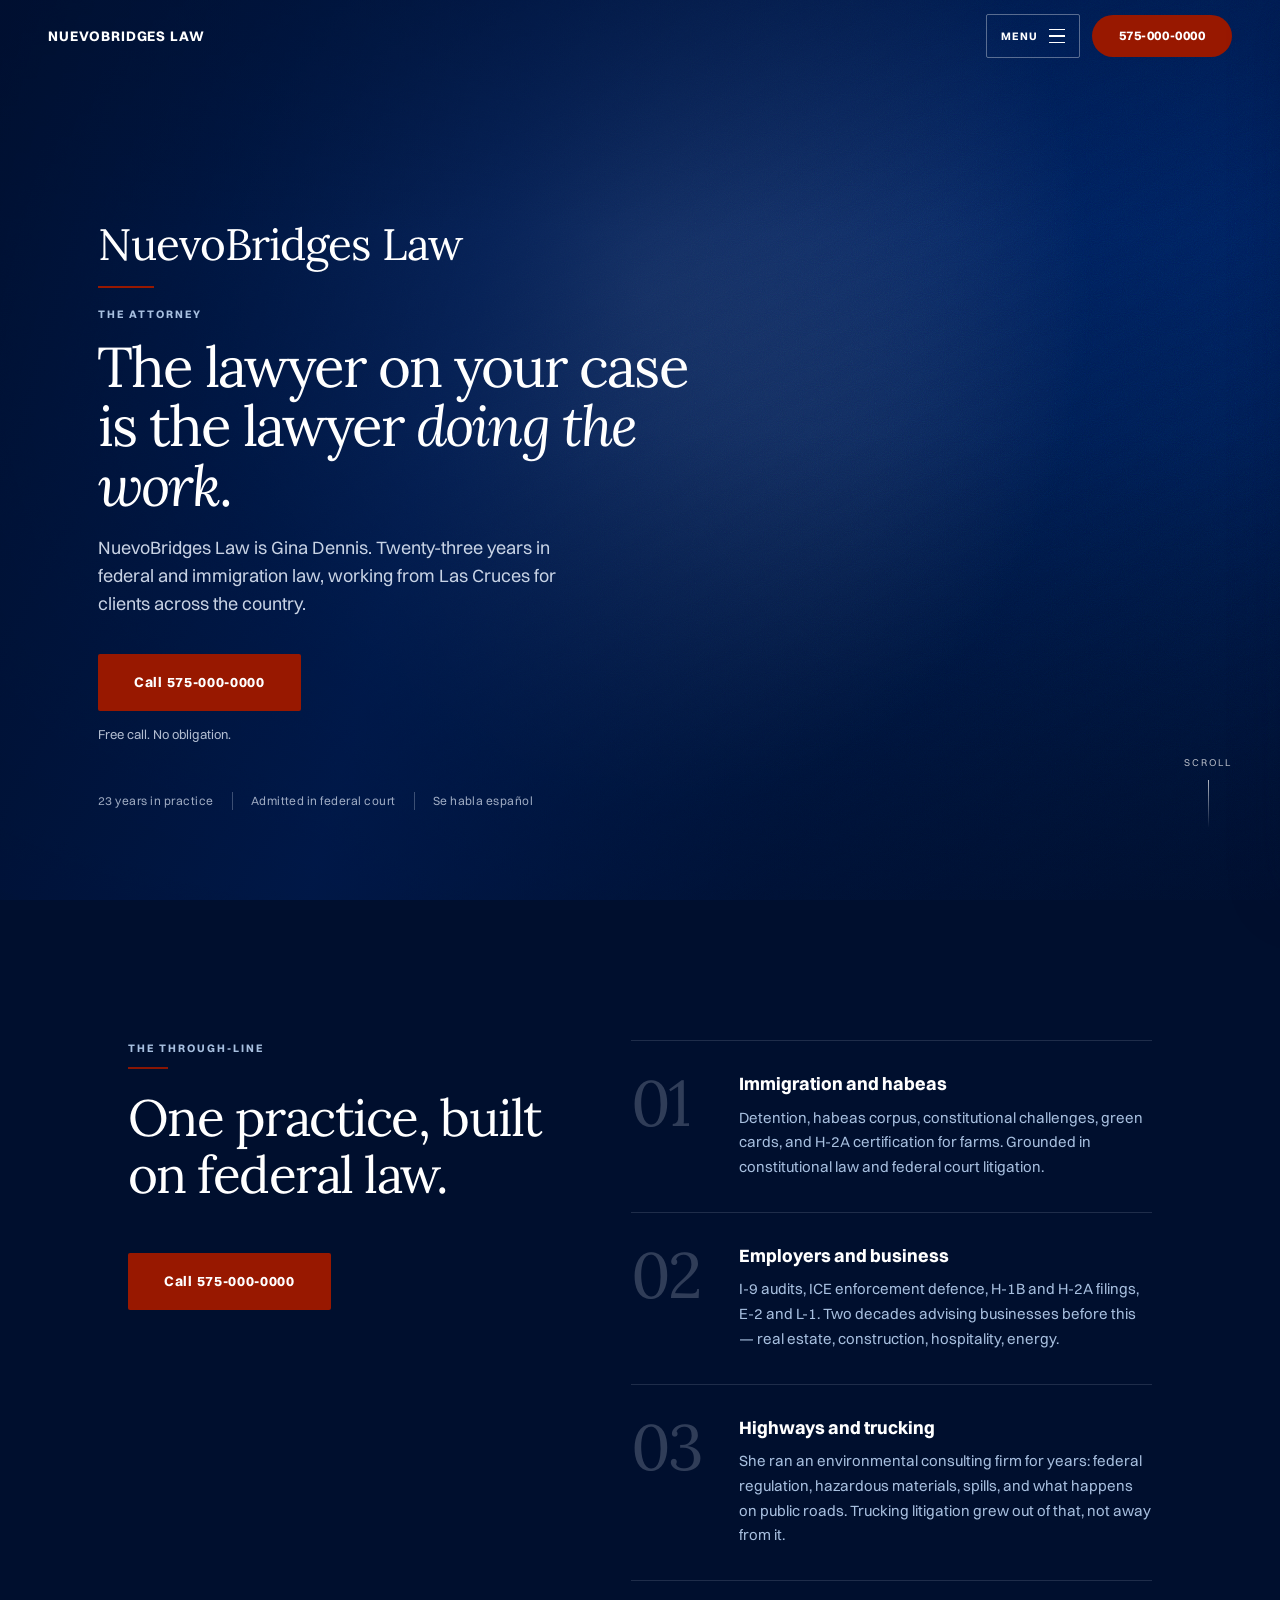
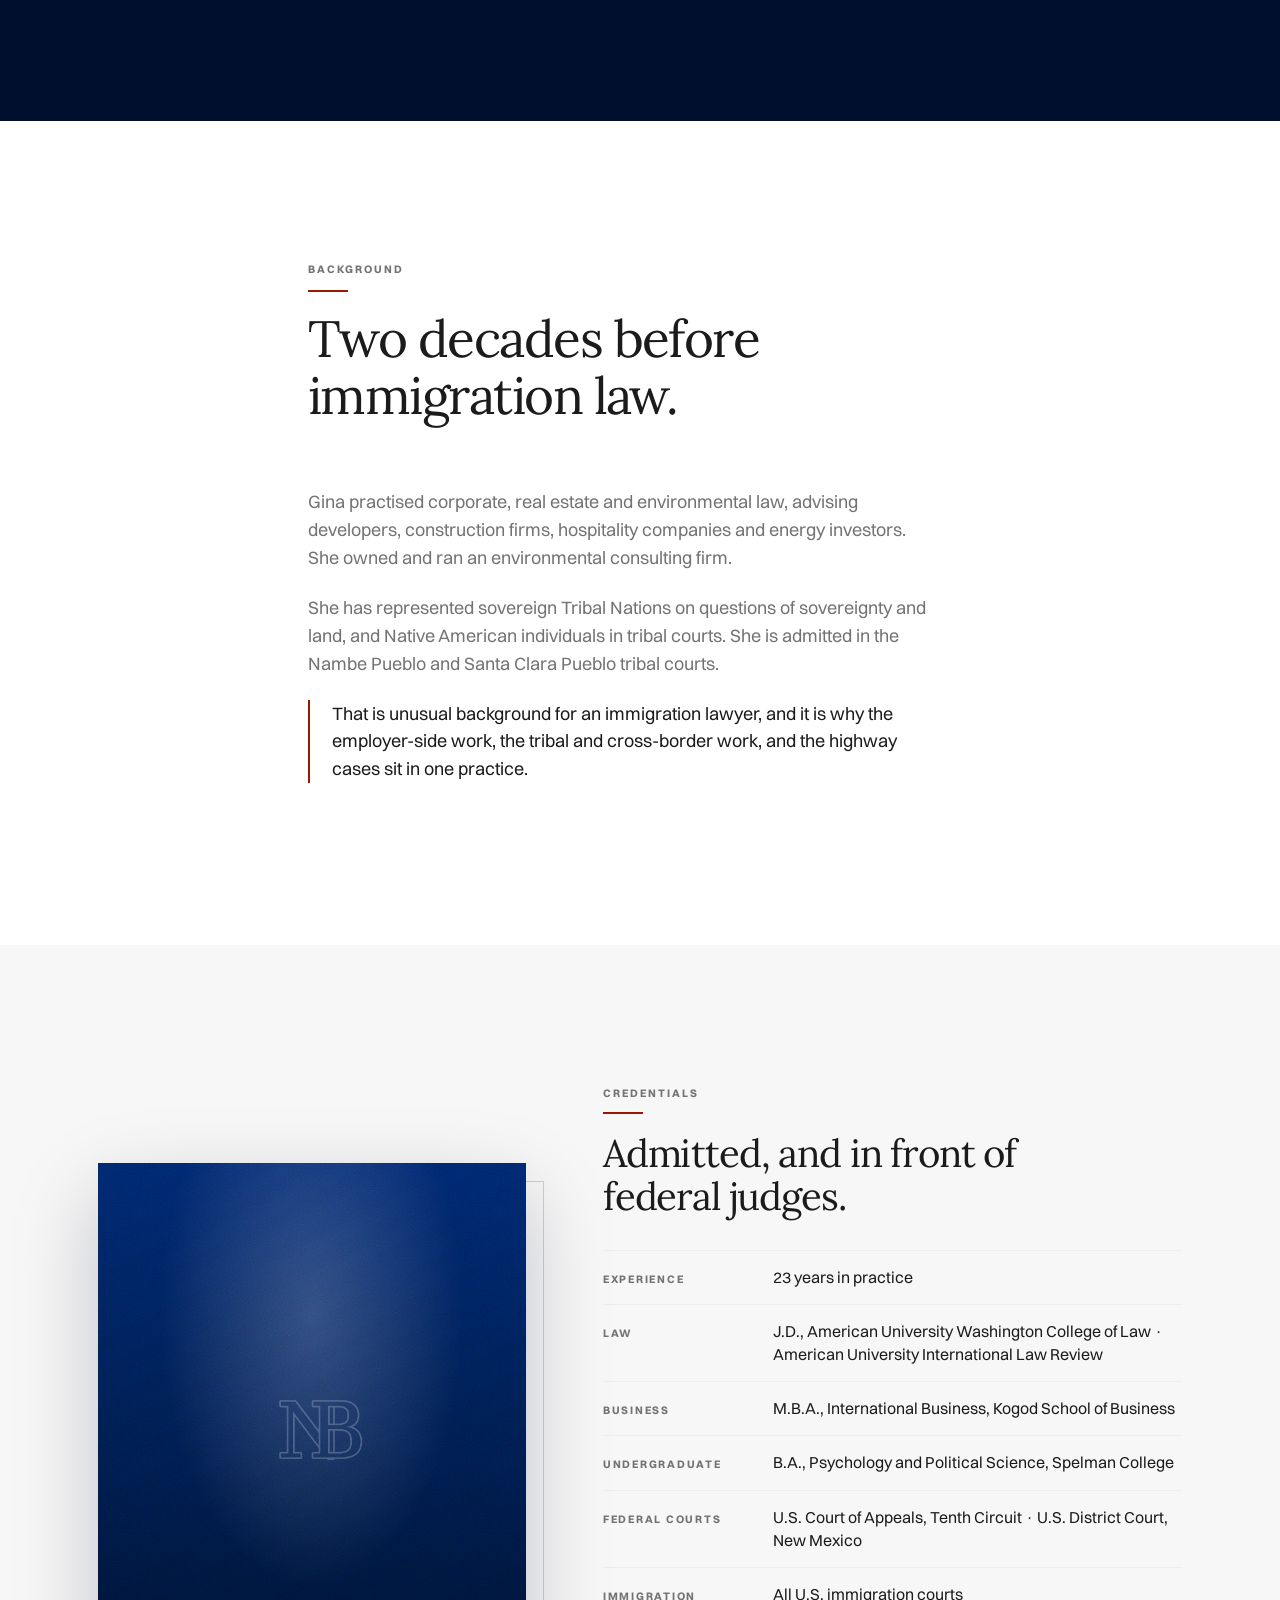
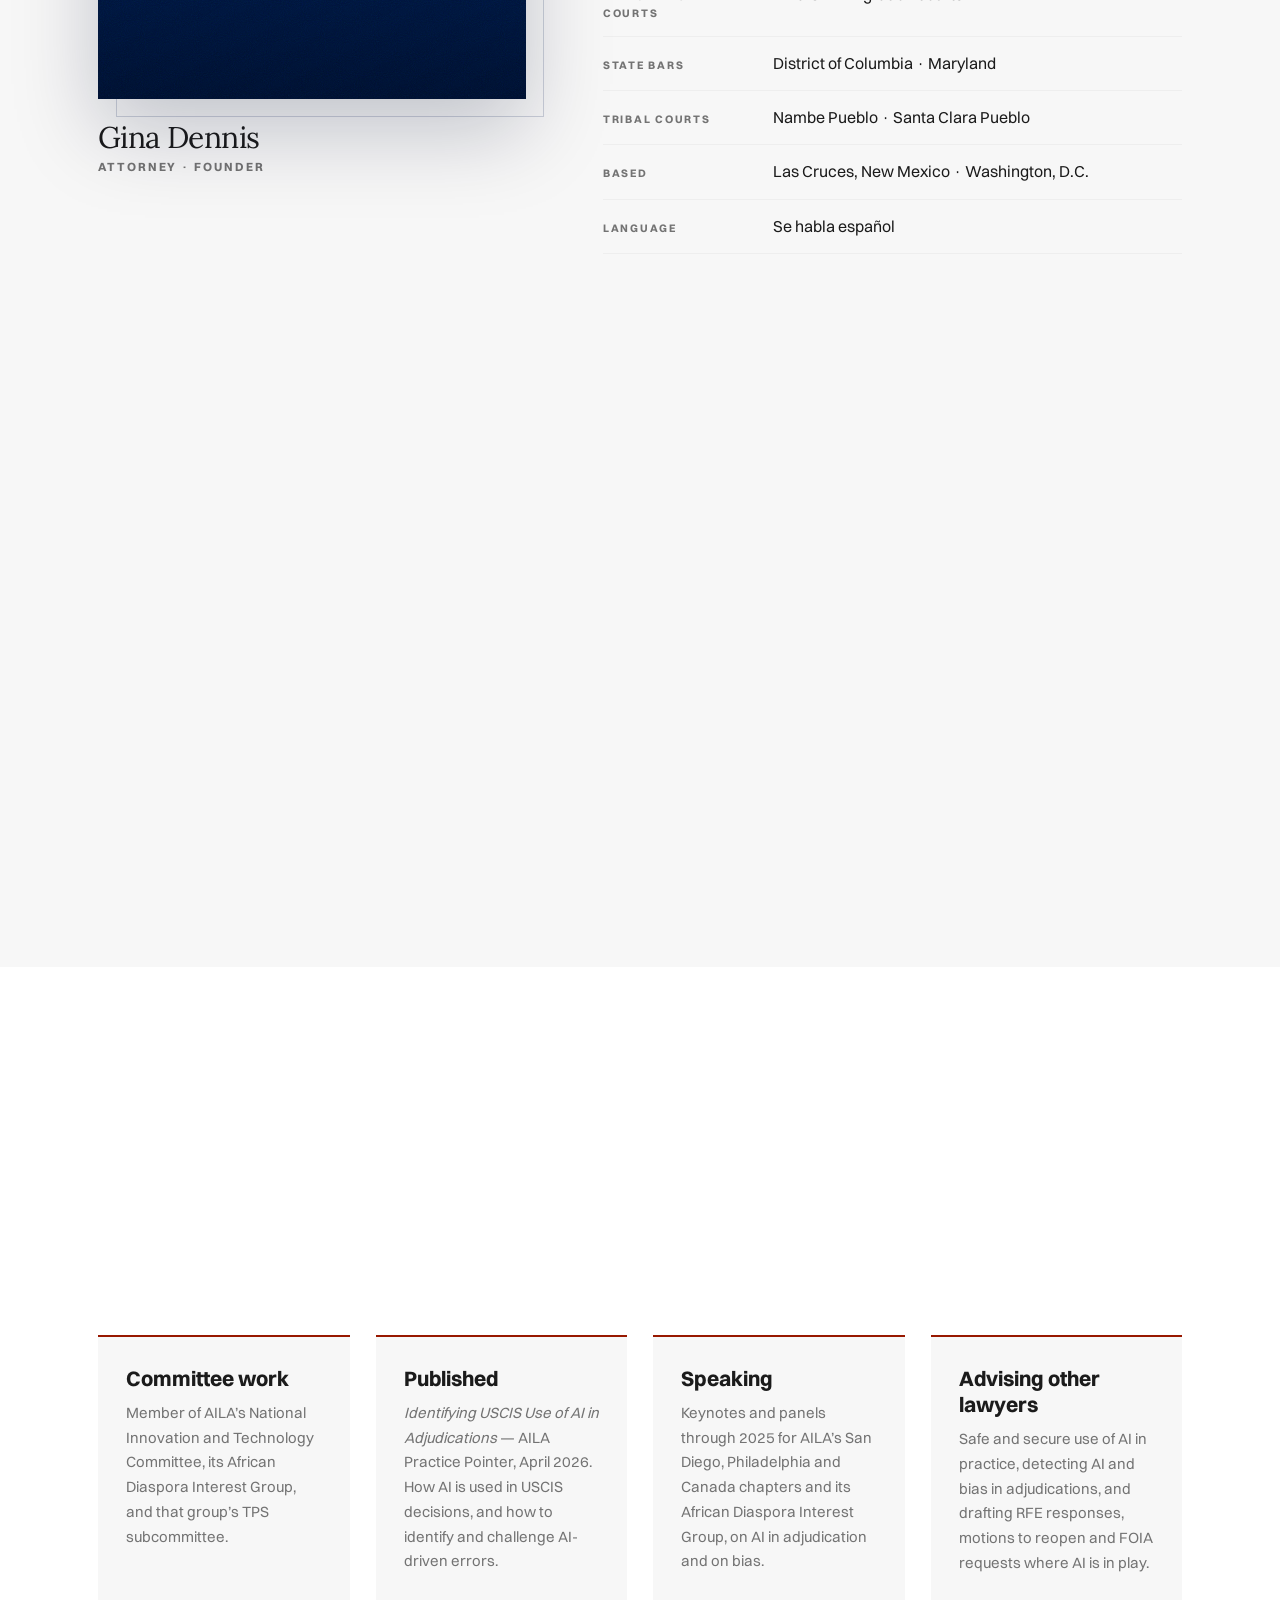
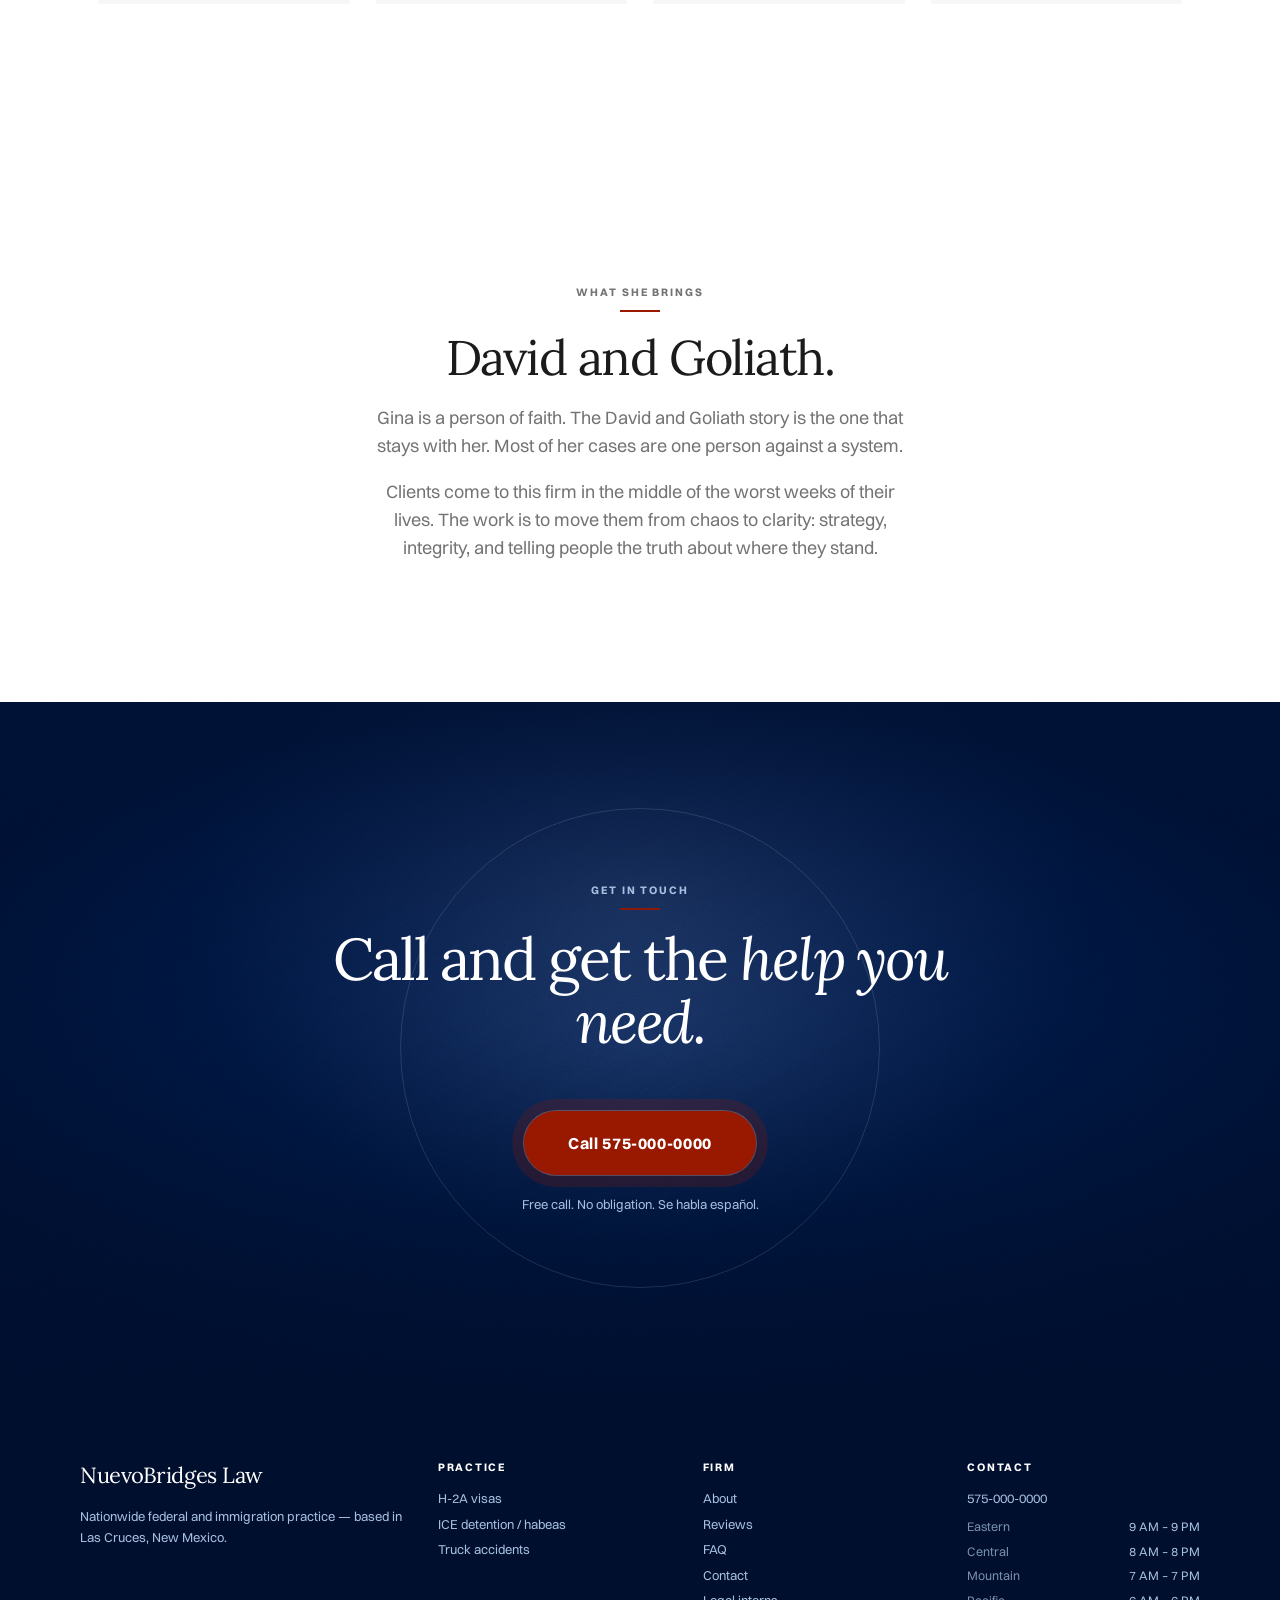
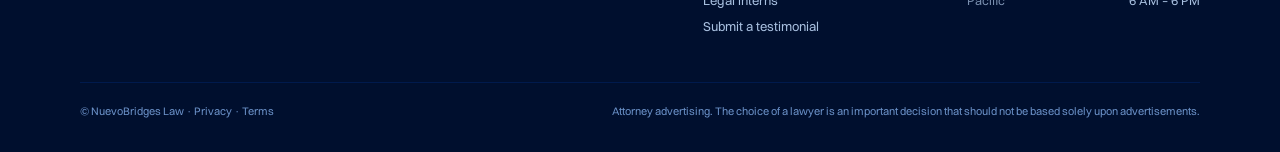
==== commit 24d95ecd: "Rebuild about, contact, FAQ, practice areas; fix structured data" ====
--- a/about.html
+++ b/about.html
@@ -7,10 +7,10 @@
   <meta name="robots" content="noindex, nofollow, noarchive" />
   <title>About Gina Dennis | NuevoBridges Law</title>
   <link rel="canonical" href="https://nuevobridgeslaw.com/about/" />
-  <link rel="icon" type="image/x-icon" href="assets/favicons/favicon.ico" />
-  <link rel="icon" type="image/png" sizes="32x32" href="assets/favicons/favicon-32x32.png" />
-  <link rel="icon" type="image/png" sizes="16x16" href="assets/favicons/favicon-16x16.png" />
-  <link rel="apple-touch-icon" sizes="1024x1024" href="assets/favicons/apple-touch-icon.png" />
+  <link rel="icon" type="image/x-icon" href="/assets/favicons/favicon.ico" />
+  <link rel="icon" type="image/png" sizes="32x32" href="/assets/favicons/favicon-32x32.png" />
+  <link rel="icon" type="image/png" sizes="16x16" href="/assets/favicons/favicon-16x16.png" />
+  <link rel="apple-touch-icon" sizes="1024x1024" href="/assets/favicons/apple-touch-icon.png" />
   <meta name="theme-color" content="#0038A8" />
   <meta name="description" content="Meet Gina Dennis — federal litigator and immigration attorney based in Las Cruces, NM. DC and Maryland bar. H-2A, ICE habeas, and federal trucking counsel. Call to talk through your matter." />
   <meta property="og:type" content="website" />
@@ -106,10 +106,10 @@
   </script>
   <!-- PLACEHOLDER: phone is 575-000-0000 (tel:+15750000000).
        Search data-placeholder="phone" to swap in the real number. -->
-  <link rel="stylesheet" href="assets/css/fonts.css" />
-  <link rel="stylesheet" href="assets/css/tokens.css" />
-  <link rel="stylesheet" href="assets/css/site.css" />
-  <link rel="stylesheet" href="assets/css/page-about.css" />
+  <link rel="stylesheet" href="/assets/css/fonts.css" />
+  <link rel="stylesheet" href="/assets/css/tokens.css" />
+  <link rel="stylesheet" href="/assets/css/site.css" />
+  <link rel="stylesheet" href="/assets/css/page-about.css" />
 </head>
 <body class="page-about">
 <div class="site-loader" id="site-loader" aria-hidden="true">
@@ -117,7 +117,7 @@
   </div>
 
   <header class="site-header is-over-hero" data-site-header>
-    <a class="logo-text" href="index.html">NuevoBridges Law</a>
+    <a class="logo-text" href="/index.html">NuevoBridges Law</a>
     <div class="header-actions">
       <button class="menu-btn" type="button" data-drawer-open aria-expanded="false" aria-controls="site-drawer" aria-label="Open menu">
         <span class="menu-btn__label">Menu</span>
@@ -138,21 +138,21 @@
     </div>
         <nav class="site-drawer__nav" aria-label="Site">
       <div class="site-drawer__group" data-drawer-group>
-        <a href="practice-areas.html" data-drawer-parent><span>Practice areas</span><span aria-hidden="true">→</span></a>
+        <a href="/practice-areas.html" data-drawer-parent><span>Practice areas</span><span aria-hidden="true">→</span></a>
         <div class="site-drawer__sub" data-drawer-sub>
           <div class="site-drawer__sub-inner">
-            <a href="h2a-visas.html"><span>H-2A visas</span><span aria-hidden="true">→</span></a>
-            <a href="ice-detention-habeas.html"><span>ICE detention / habeas</span><span aria-hidden="true">→</span></a>
-            <a href="truck-accidents.html"><span>Truck accidents</span><span aria-hidden="true">→</span></a>
-          </div>
-        </div>
-      </div>
-      <a href="about.html" aria-current="page"><span>About</span><span aria-hidden="true">→</span></a>
-      <a href="reviews.html"><span>Reviews</span><span aria-hidden="true">→</span></a>
-      <a href="faq.html"><span>FAQ</span><span aria-hidden="true">→</span></a>
-      <a href="contact.html"><span>Contact</span><span aria-hidden="true">→</span></a>
-      <a href="legal-interns.html"><span>Legal interns</span><span aria-hidden="true">→</span></a>
-      <a href="submit-a-testimonial.html"><span>Submit a testimonial</span><span aria-hidden="true">→</span></a>
+            <a href="/h2a-visas.html"><span>H-2A visas</span><span aria-hidden="true">→</span></a>
+            <a href="/ice-detention-habeas.html"><span>ICE detention / habeas</span><span aria-hidden="true">→</span></a>
+            <a href="/truck-accidents.html"><span>Truck accidents</span><span aria-hidden="true">→</span></a>
+          </div>
+        </div>
+      </div>
+      <a href="/about.html" aria-current="page"><span>About</span><span aria-hidden="true">→</span></a>
+      <a href="/reviews.html"><span>Reviews</span><span aria-hidden="true">→</span></a>
+      <a href="/faq.html"><span>FAQ</span><span aria-hidden="true">→</span></a>
+      <a href="/contact.html"><span>Contact</span><span aria-hidden="true">→</span></a>
+      <a href="/legal-interns.html"><span>Legal interns</span><span aria-hidden="true">→</span></a>
+      <a href="/submit-a-testimonial.html"><span>Submit a testimonial</span><span aria-hidden="true">→</span></a>
     </nav>
     <div class="site-drawer__foot">
       <p>Prefer to talk? Call and tell us what’s going on.</p>
@@ -163,83 +163,208 @@
   <main>
     <section class="sec-hero" aria-label="About NuevoBridges Law" data-hero>
       <div class="hero-media" data-hero-parallax>
-        <div class="photo-plane grade-portrait" role="img" aria-label="Placeholder — Gina Dennis photography pending">
-          <span class="photo-plane__label" aria-hidden="true">Placeholder</span>
-        </div>
+        <div class="photo-plane grade-portrait" role="img" aria-label="Placeholder — photography pending"></div>
       </div>
       <div class="hero-scrim" aria-hidden="true"></div>
       <div class="hero-content">
         <div class="hero-copy hero-enter" id="hero-enter">
           <p class="hero-brand">NuevoBridges Law</p>
-          <div class="eyebrow on-dark">Gina Dennis · Founder</div>
-          <h1 class="copy-h1 on-dark">Federal court work from the <em>border corridor</em></h1>
-          <p class="copy-lead on-dark">NuevoBridges Law is based in Las Cruces. Call and tell us what’s going on — we’ll help you figure out whether we can take the matter.</p>
-          <a class="cta-btn lg" href="tel:+15750000000" data-placeholder="phone">Call to talk it through</a>
+          <div class="eyebrow on-dark">The attorney</div>
+          <h1 class="copy-h1 on-dark">The lawyer on your case is the lawyer <em>doing the work</em>.</h1>
+          <p class="copy-lead on-dark">NuevoBridges Law is Gina Dennis. Twenty-three years in federal and immigration law, working from Las Cruces for clients across the country.</p>
+          <a class="cta-btn lg" href="tel:+15750000000" data-placeholder="phone">Call 575-000-0000</a>
+          <p class="hero-note">Free call. No obligation.</p>
           <div class="hero-trust">
-            <span>Based in Las Cruces · HQ</span>
-            <span>Federal court practice</span>
-            <span>Employer-side H-2A</span>
-          </div>
-        </div>
-      </div>
-      <a class="hero-scroll" href="#seats" aria-label="Scroll to continue">
+            <span>23 years in practice</span>
+            <span>Admitted in federal court</span>
+            <span>Se habla español</span>
+          </div>
+        </div>
+      </div>
+      <a class="hero-scroll" href="#thread" aria-label="Scroll to continue">
         <span>Scroll</span>
         <span class="hero-scroll__line" aria-hidden="true"></span>
       </a>
     </section>
 
-    <section class="sec sec-seats" id="seats">
+    <section class="sec sec-thread" id="thread">
       <div class="container">
-        <div class="sec-head center reveal">
-          <div class="eyebrow">Why this practice</div>
-          <h2 class="copy-h2">Federal work, grounded on the <em>corridor</em></h2>
-        </div>
-        <ol class="seats-list">
-          <li class="seats-item reveal">
-            <span class="ghost-num" aria-hidden="true">01</span>
-            <div class="seats-item__body">
-              <h3 class="copy-card-h">Federal court practice</h3>
-              <p class="copy-body">Habeas, trucking, and other federal matters — handled from a practice near the federal district court in Las Cruces.</p>
+        <div class="process-grid">
+          <div class="process-intro reveal">
+            <div class="eyebrow on-dark">The through-line</div>
+            <span class="sec-rule on-dark" aria-hidden="true"></span>
+            <h2 class="copy-h2 on-dark">One practice, built on federal law.</h2>
+            <a class="cta-btn lg thread-cta" href="tel:+15750000000" data-placeholder="phone">Call 575-000-0000</a>
+          </div>
+          <ol class="process-list">
+            <li class="process-step reveal">
+              <span class="ghost-num on-dark" aria-hidden="true">01</span>
+              <div>
+                <h3 class="copy-card-h on-dark">Immigration and habeas</h3>
+                <p class="copy-body on-dark">Detention, habeas corpus, constitutional challenges, green cards, and H-2A certification for farms. Grounded in constitutional law and federal court litigation.</p>
+              </div>
+            </li>
+            <li class="process-step reveal">
+              <span class="ghost-num on-dark" aria-hidden="true">02</span>
+              <div>
+                <h3 class="copy-card-h on-dark">Employers and business</h3>
+                <p class="copy-body on-dark">I-9 audits, ICE enforcement defence, H-1B and H-2A filings, E-2 and L-1. Two decades advising businesses before this &mdash; real estate, construction, hospitality, energy.</p>
+              </div>
+            </li>
+            <li class="process-step reveal">
+              <span class="ghost-num on-dark" aria-hidden="true">03</span>
+              <div>
+                <h3 class="copy-card-h on-dark">Highways and trucking</h3>
+                <p class="copy-body on-dark">She ran an environmental consulting firm for years: federal regulation, hazardous materials, spills, and what happens on public roads. Trucking litigation grew out of that, not away from it.</p>
+              </div>
+            </li>
+          </ol>
+        </div>
+      </div>
+    </section>
+
+    <section class="sec sec-before" id="background">
+      <div class="container narrow">
+        <div class="sec-head reveal">
+          <div class="eyebrow">Background</div>
+          <span class="sec-rule" aria-hidden="true"></span>
+          <h2 class="copy-h2">Two decades before immigration law.</h2>
+        </div>
+        <div class="before-body reveal">
+          <p class="copy-lead">Gina practised corporate, real estate and environmental law, advising developers, construction firms, hospitality companies and energy investors. She owned and ran an environmental consulting firm.</p>
+          <p class="copy-lead">She has represented sovereign Tribal Nations on questions of sovereignty and land, and Native American individuals in tribal courts. She is admitted in the Nambe Pueblo and Santa Clara Pueblo tribal courts.</p>
+          <p class="copy-lead before-body__close">That is unusual background for an immigration lawyer, and it is why the employer-side work, the tribal and cross-border work, and the highway cases sit in one practice.</p>
+        </div>
+      </div>
+    </section>
+
+    <section class="sec sec-gina" id="credentials">
+      <div class="container wide">
+        <div class="attorney-layout">
+          <!-- Portrait pending. The plate below is deliberate, not a broken
+               image: swap the monogram mark for <img src="…"> when the
+               photograph arrives and nothing else needs to change. -->
+          <div class="gina-media reveal">
+            <div class="attorney-frame-wrap">
+              <div class="attorney-frame photo-plane grade-portrait gina-frame" role="img" aria-label="Portrait of Gina Dennis — photography pending">
+                <img class="gina-frame__mark" src="/assets/logo/monogram_reverse.png" alt="" width="800" height="800" loading="lazy" decoding="async" />
+              </div>
             </div>
-          </li>
-          <li class="seats-item reveal">
-            <span class="ghost-num" aria-hidden="true">02</span>
-            <div class="seats-item__body">
-              <h3 class="copy-card-h">On the corridor</h3>
-              <p class="copy-body">Farming, freight, and immigration move through this region. Las Cruces is HQ and corridor competence — not a ceiling on who we serve. Clients nationwide come for federal and immigration work.</p>
-            </div>
-          </li>
-          <li class="seats-item reveal">
-            <span class="ghost-num" aria-hidden="true">03</span>
-            <div class="seats-item__body">
-              <h3 class="copy-card-h">Employer-side H-2A</h3>
-              <p class="copy-body">Seasonal labor certification and visas for farm owners and managers. Nationwide employer work, with federal court depth when a matter needs more than filings.</p>
-            </div>
-          </li>
-        </ol>
-        <div class="seats-media-wrap reveal">
-          <div class="seats-media photo-plane grade-corridor" role="img" aria-label="Placeholder — federal courthouse / Las Cruces region photography pending">
-            <span class="photo-plane__label" aria-hidden="true">Placeholder</span>
-          </div>
-        </div>
-      </div>
-    </section>
-
-    <section class="sec sec-friction">
+            <p class="gina-name">Gina Dennis</p>
+            <p class="gina-role">Attorney · Founder</p>
+          </div>
+          <div class="attorney-copy reveal">
+            <div class="eyebrow">Credentials</div>
+            <span class="sec-rule" aria-hidden="true"></span>
+            <h2 class="copy-h2">Admitted, and in front of federal judges.</h2>
+            <dl class="ledger">
+              <div class="ledger__row">
+                <dt class="ledger__k">Experience</dt>
+                <dd class="ledger__v">23 years in practice</dd>
+              </div>
+              <div class="ledger__row">
+                <dt class="ledger__k">Law</dt>
+                <dd class="ledger__v">J.D., American University Washington College of Law · American University International Law Review</dd>
+              </div>
+              <div class="ledger__row">
+                <dt class="ledger__k">Business</dt>
+                <dd class="ledger__v">M.B.A., International Business, Kogod School of Business</dd>
+              </div>
+              <div class="ledger__row">
+                <dt class="ledger__k">Undergraduate</dt>
+                <dd class="ledger__v">B.A., Psychology and Political Science, Spelman College</dd>
+              </div>
+              <div class="ledger__row">
+                <dt class="ledger__k">Federal courts</dt>
+                <dd class="ledger__v">U.S. Court of Appeals, Tenth Circuit · U.S. District Court, New Mexico</dd>
+              </div>
+              <div class="ledger__row">
+                <dt class="ledger__k">Immigration courts</dt>
+                <dd class="ledger__v">All U.S. immigration courts</dd>
+              </div>
+              <div class="ledger__row">
+                <dt class="ledger__k">State bars</dt>
+                <dd class="ledger__v">District of Columbia · Maryland</dd>
+              </div>
+              <div class="ledger__row">
+                <dt class="ledger__k">Tribal courts</dt>
+                <dd class="ledger__v">Nambe Pueblo · Santa Clara Pueblo</dd>
+              </div>
+              <div class="ledger__row">
+                <dt class="ledger__k">Based</dt>
+                <dd class="ledger__v">Las Cruces, New Mexico · Washington, D.C.</dd>
+              </div>
+              <div class="ledger__row">
+                <dt class="ledger__k">Language</dt>
+                <dd class="ledger__v">Se habla español</dd>
+              </div>
+            </dl>
+          </div>
+        </div>
+      </div>
+    </section>
+
+    <section class="sec sec-working" id="working">
       <div class="container wide">
-        <div class="friction-layout">
-          <div class="friction-argument reveal">
+        <div class="work-layout">
+          <div class="work-head reveal">
             <div class="eyebrow">Working with us</div>
-            <h2 class="copy-h2">You’ll know where the work <em>stands</em></h2>
-            <p class="copy-lead">Once a matter is underway, we explain it in plain language and keep you updated as it moves — not a stack of filings you have to decode on your own.</p>
-            <a class="cta-btn ghost" href="tel:+15750000000" data-placeholder="phone">Call to talk it through</a>
-          </div>
-          <div class="friction-media-wrap reveal">
-            <div class="friction-media photo-plane grade-corridor" role="img" aria-label="Placeholder — consult / client communication photography pending">
-              <span class="photo-plane__label" aria-hidden="true">Placeholder</span>
-            </div>
-          </div>
-        </div>
+            <span class="sec-rule" aria-hidden="true"></span>
+            <h2 class="copy-h2">How it actually goes.</h2>
+          </div>
+          <ul class="work-list reveal">
+            <li class="work-item">
+              <span class="work-item__lead">First call: intake.</span>
+              <span class="work-item__body">Someone takes the basics and finds a time. It is quick, and it is free.</span>
+            </li>
+            <li class="work-item">
+              <span class="work-item__lead">Then you talk to Gina.</span>
+              <span class="work-item__body">Not an associate, not a paralegal. The consultation is with the attorney who would handle your matter.</span>
+            </li>
+            <li class="work-item work-item--key">
+              <span class="work-item__lead">Plain language, not filings.</span>
+              <span class="work-item__body">You should be able to explain your own case to your family.</span>
+            </li>
+          </ul>
+        </div>
+      </div>
+    </section>
+
+    <section class="sec sec-also" id="also">
+      <div class="container wide">
+        <div class="sec-head reveal">
+          <div class="eyebrow">Beyond the case file</div>
+          <span class="sec-rule" aria-hidden="true"></span>
+          <h2 class="copy-h2">Where immigration law meets artificial intelligence.</h2>
+        </div>
+        <div class="also-grid">
+          <div class="also-card reveal">
+            <h3 class="copy-card-h">Committee work</h3>
+            <p class="copy-body">Member of AILA&rsquo;s National Innovation and Technology Committee, its African Diaspora Interest Group, and that group&rsquo;s TPS subcommittee.</p>
+          </div>
+          <div class="also-card reveal">
+            <h3 class="copy-card-h">Published</h3>
+            <p class="copy-body"><em>Identifying USCIS Use of AI in Adjudications</em> &mdash; AILA Practice Pointer, April 2026. How AI is used in USCIS decisions, and how to identify and challenge AI-driven errors.</p>
+          </div>
+          <div class="also-card reveal">
+            <h3 class="copy-card-h">Speaking</h3>
+            <p class="copy-body">Keynotes and panels through 2025 for AILA&rsquo;s San Diego, Philadelphia and Canada chapters and its African Diaspora Interest Group, on AI in adjudication and on bias.</p>
+          </div>
+          <div class="also-card reveal">
+            <h3 class="copy-card-h">Advising other lawyers</h3>
+            <p class="copy-body">Safe and secure use of AI in practice, detecting AI and bias in adjudications, and drafting RFE responses, motions to reopen and FOIA requests where AI is in play.</p>
+          </div>
+        </div>
+      </div>
+    </section>
+
+    <section class="sec sec-faith" id="approach">
+      <div class="container narrow faith-inner reveal">
+        <div class="eyebrow">What she brings</div>
+        <span class="sec-rule" aria-hidden="true"></span>
+        <h2 class="copy-h2">David and Goliath.</h2>
+        <p class="copy-lead">Gina is a person of faith. The David and Goliath story is the one that stays with her. Most of her cases are one person against a system.</p>
+        <p class="copy-lead">Clients come to this firm in the middle of the worst weeks of their lives. The work is to move them from chaos to clarity: strategy, integrity, and telling people the truth about where they stand.</p>
       </div>
     </section>
 
@@ -249,10 +374,10 @@
       <div class="container narrow final-inner reveal">
         <div class="final-ring" aria-hidden="true"></div>
         <div class="eyebrow on-dark">Get in touch</div>
-        <h2 class="copy-h1 on-dark">Call NuevoBridges Law</h2>
-        <p class="copy-lead on-dark">Tell us what’s going on. We’ll help you understand the next step.</p>
-        <a class="cta-btn final" href="tel:+15750000000" data-placeholder="phone">Call to talk it through</a>
-        <div class="micro">No obligation. Hours 7 AM–7 PM Mountain.</div>
+        <span class="sec-rule on-dark" aria-hidden="true"></span>
+        <h2 class="copy-h1 on-dark">Call and get the <em>help you need</em>.</h2>
+        <a class="cta-btn final" href="tel:+15750000000" data-placeholder="phone">Call 575-000-0000</a>
+        <div class="micro">Free call. No obligation. Se habla español.</div>
       </div>
     </section>
   </main>
@@ -265,18 +390,18 @@
       </div>
       <div class="footer-col">
         <h6>Practice</h6>
-        <a class="copy-link" href="h2a-visas.html">H-2A visas</a>
-        <a class="copy-link" href="ice-detention-habeas.html">ICE detention / habeas</a>
-        <a class="copy-link" href="truck-accidents.html">Truck accidents</a>
+        <a class="copy-link" href="/h2a-visas.html">H-2A visas</a>
+        <a class="copy-link" href="/ice-detention-habeas.html">ICE detention / habeas</a>
+        <a class="copy-link" href="/truck-accidents.html">Truck accidents</a>
       </div>
       <div class="footer-col">
         <h6>Firm</h6>
-        <a class="copy-link" href="about.html" aria-current="page">About</a>
-        <a class="copy-link" href="reviews.html">Reviews</a>
-        <a class="copy-link" href="faq.html">FAQ</a>
-        <a class="copy-link" href="contact.html">Contact</a>
-        <a class="copy-link" href="legal-interns.html">Legal interns</a>
-        <a class="copy-link" href="submit-a-testimonial.html">Submit a testimonial</a>
+        <a class="copy-link" href="/about.html" aria-current="page">About</a>
+        <a class="copy-link" href="/reviews.html">Reviews</a>
+        <a class="copy-link" href="/faq.html">FAQ</a>
+        <a class="copy-link" href="/contact.html">Contact</a>
+        <a class="copy-link" href="/legal-interns.html">Legal interns</a>
+        <a class="copy-link" href="/submit-a-testimonial.html">Submit a testimonial</a>
       </div>
       <div class="footer-col">
         <h6>Contact</h6>
@@ -298,10 +423,10 @@
   <div class="mobile-cta">
     <a class="cta-btn persistent" href="tel:+15750000000" data-placeholder="phone">575-000-0000</a>
   </div>
-<script src="assets/js/hero.js" defer></script>
-  <script src="assets/js/loader.js" defer></script>
-  <script src="assets/js/cursor.js" defer></script>
-  <script src="assets/js/drawer.js" defer></script>
-  <script src="assets/js/reveal.js" defer></script>
+<script src="/assets/js/hero.js" defer></script>
+  <script src="/assets/js/loader.js" defer></script>
+  <script src="/assets/js/cursor.js" defer></script>
+  <script src="/assets/js/drawer.js" defer></script>
+  <script src="/assets/js/reveal.js" defer></script>
 </body>
 </html>
--- a/assets/css/page-about.css
+++ b/assets/css/page-about.css
@@ -1,184 +1,304 @@
-/* About — page-unique objects (credibility seats + friction screen)
-   Shared chrome/type/CTA/hero/final live in site.css */
-
-/* Hero eyebrow under brand (founder label) */
-.page-about .hero-copy .eyebrow {
-  margin-bottom: 14px;
-}
-.page-about .hero-copy .eyebrow.on-dark {
-  color: var(--navy-200);
-}
-
-/* —— Credibility seats: editorial numbered list (not 3-up cards) —— */
-.page-about .sec-seats {
-  background: var(--color-paper);
-  padding-bottom: clamp(48px, 6vw, 72px);
-}
-.page-about .seats-list {
-  list-style: none;
-  margin: 0;
-  padding: 0;
-  display: flex;
-  flex-direction: column;
-  max-width: 820px;
-  margin-inline: auto;
-}
-.page-about .seats-item {
-  display: grid;
-  grid-template-columns: 72px minmax(0, 1fr);
-  gap: 20px 28px;
-  padding: 36px 0;
-  border-top: 1px solid rgba(0, 26, 77, 0.12);
-  transition:
-    opacity 0.85s cubic-bezier(0.22, 1, 0.36, 1),
-    transform 0.85s cubic-bezier(0.22, 1, 0.36, 1),
-    border-color 0.25s ease,
-    background 0.25s ease;
-}
-.page-about .seats-item:last-child {
-  border-bottom: 1px solid rgba(0, 26, 77, 0.12);
-}
-.page-about .seats-item:hover {
-  border-color: rgba(152, 24, 0, 0.45);
-  background: rgba(0, 26, 77, 0.02);
-}
-.page-about .seats-item .ghost-num {
-  font-family: var(--font-display);
-  font-size: clamp(40px, 5vw, 56px);
-  line-height: 1;
-  letter-spacing: -0.04em;
-  color: var(--navy-100);
-  transition: color 0.3s ease, transform 0.35s ease;
-}
-.page-about .seats-item:hover .ghost-num {
-  color: rgba(152, 24, 0, 0.45);
-  transform: scale(1.05);
-  transform-origin: left top;
-}
-.page-about .seats-item .copy-card-h {
-  margin-bottom: 10px;
-  transition: transform 0.3s ease;
-}
-.page-about .seats-item:hover .copy-card-h {
-  transform: translateX(4px);
-}
-.page-about .seats-item .copy-body {
-  max-width: 48ch;
-  margin: 0;
-}
-
-/* Stronger rise + stagger (shared .reveal / .is-in) */
-.page-about .seats-item.reveal:not(.is-in) {
-  transform: translateY(36px);
-}
-.page-about .sec-seats .sec-head.reveal {
-  transition-delay: 0ms;
-}
-.page-about .seats-item.reveal:nth-child(1) { transition-delay: 80ms; }
-.page-about .seats-item.reveal:nth-child(2) { transition-delay: 170ms; }
-.page-about .seats-item.reveal:nth-child(3) { transition-delay: 260ms; }
-.page-about .seats-media-wrap.reveal {
-  transition-delay: 340ms;
-}
-
-.page-about .seats-media-wrap {
-  margin-top: clamp(40px, 5vw, 56px);
-  max-width: 920px;
-  margin-inline: auto;
-}
-.page-about .seats-media {
-  min-height: min(42vh, 380px);
-  border-radius: 2px;
-  outline: 1px solid rgba(0, 26, 77, 0.1);
-  outline-offset: 10px;
-  transition: outline-color 0.35s ease, outline-offset 0.35s ease, filter 0.4s ease;
-}
-.page-about .seats-media-wrap:hover .seats-media {
-  outline-color: rgba(152, 24, 0, 0.35);
-  outline-offset: 14px;
-  filter: brightness(1.06);
-}
-
-/* —— Friction screen: asymmetric argument + framed media —— */
-.page-about .sec-friction {
-  background:
-    linear-gradient(180deg, var(--navy-50) 0%, var(--color-paper) 100%);
-}
-.page-about .friction-layout {
-  display: grid;
-  grid-template-columns: 1.05fr 0.95fr;
-  gap: clamp(40px, 6vw, 80px);
-  align-items: start;
-}
-.page-about .friction-argument .copy-h2 {
-  max-width: 14ch;
-}
-.page-about .friction-argument .copy-lead {
-  margin-top: 12px;
-  margin-bottom: 32px;
-  max-width: 40ch;
-}
-.page-about .friction-media-wrap {
-  position: sticky;
-  top: calc(var(--header-h) + 28px);
-}
-.page-about .friction-media {
-  min-height: min(58vh, 520px);
-  border-radius: 2px;
-  outline: 1px solid rgba(0, 26, 77, 0.1);
-  outline-offset: 10px;
-  transition: outline-color 0.35s ease, outline-offset 0.35s ease, filter 0.4s ease;
-}
-.page-about .friction-media-wrap:hover .friction-media {
-  outline-color: rgba(152, 24, 0, 0.35);
-  outline-offset: 14px;
-  filter: brightness(1.08);
-}
-.page-about .friction-media-wrap:hover .photo-plane::before {
-  filter: saturate(1.15);
-}
-
-@media (max-width: 960px) {
-  .page-about .seats-item {
-    grid-template-columns: 56px minmax(0, 1fr);
-    gap: 12px 16px;
-    padding: 28px 0;
-  }
-  .page-about .seats-media {
-    min-height: 220px;
-    outline-offset: 6px;
-  }
-  .page-about .friction-layout {
-    grid-template-columns: 1fr;
-  }
-  .page-about .friction-media-wrap {
-    position: static;
-  }
-  .page-about .friction-media {
-    min-height: 280px;
-    outline-offset: 6px;
-  }
-}
-
-@media (max-width: 560px) {
-  .page-about .hero-copy .copy-h1 {
-    font-size: clamp(28px, 7.2vw, 40px);
-  }
-}
-
-@media (prefers-reduced-motion: reduce) {
-  .page-about .seats-item.reveal:not(.is-in) {
-    transform: none;
-  }
-  .page-about .seats-item.reveal,
-  .page-about .seats-media-wrap.reveal {
-    transition-delay: 0ms;
-  }
-  .page-about .seats-item:hover .ghost-num,
-  .page-about .seats-item:hover .copy-card-h,
-  .page-about .seats-media-wrap:hover .seats-media,
-  .page-about .friction-media-wrap:hover .friction-media {
-    transform: none;
-    filter: none;
-  }
-}
+/* About — page-specific objects.
+
+   The page a visitor opens when they are deciding whether to trust
+   someone. So it answers, in order: who does the work, why these three
+   practices belong together, what the credentials actually are, what
+   happens when you call, and what she does beyond case files.
+
+   The through-line section, the ledger and the portrait plate are the
+   same objects the practice pages use. */
+
+/* ============================================================
+   HERO
+   ============================================================ */
+.page-about .hero-copy { max-width: 40rem; }
+.page-about .hero-copy .copy-h1 {
+  font-size: clamp(32px, 4.4vw, 58px);
+  line-height: 1.06;
+  text-indent: -0.02em;
+}
+.page-about .hero-copy .copy-lead { max-width: 48ch; }
+.page-about .hero-note {
+  margin: 14px 0 0;
+  font-size: 13px;
+  color: rgba(217, 227, 242, 0.82);
+}
+
+/* ============================================================
+   THE THROUGH-LINE
+   Farm labor, detention and trucking look like three unrelated
+   practices. They are not: two are the same body of law from opposite
+   sides, and all three are federal litigation. Saying so is the only
+   argument on this site a competitor cannot copy, so it runs on the
+   dark ground the site reserves for its strongest claims.
+   ============================================================ */
+.page-about .sec-thread {
+  background: var(--navy-900);
+  color: var(--color-paper);
+}
+.page-about .sec-thread .copy-h2 { max-width: 17ch; }
+.page-about .thread-cta { margin-top: clamp(26px, 3vw, 34px); }
+.page-about .sec-thread .copy-card-h { max-width: 24ch; }
+
+/* ============================================================
+   BACKGROUND
+   Two decades of corporate, environmental and tribal work before
+   immigration law. It reads as a digression until you notice it is the
+   explanation: the employer-side practice, the tribal work and the
+   highway cases all come from here. Narrow measure and generous
+   leading, because this is the one section on the site meant to be read
+   as prose rather than scanned.
+   ============================================================ */
+.page-about .sec-before { background: var(--color-paper); }
+.page-about .sec-before .copy-h2 { max-width: 18ch; }
+.page-about .before-body { margin-top: clamp(24px, 3vw, 34px); }
+.page-about .before-body .copy-lead {
+  max-width: 62ch;
+  margin-bottom: clamp(16px, 2vw, 22px);
+}
+.page-about .before-body__close {
+  margin-bottom: 0;
+  padding-left: 22px;
+  border-left: 2px solid var(--color-crimson);
+  color: var(--color-ink);
+}
+
+/* ============================================================
+   CREDENTIALS
+   The longest ledger on the site - seven rows against four on the
+   homepage. This is the page carrying the burden of proof, and the row
+   labels are doing the work: a reader scanning "Federal courts" and
+   "Immigration courts" learns in two seconds that this is an attorney
+   rather than a filing service.
+   ============================================================ */
+.page-about .sec-gina { background: var(--color-mist); }
+.page-about .gina-frame { overflow: hidden; }
+.page-about .gina-frame .photo-plane__label { display: none; }
+.page-about .gina-frame__mark {
+  position: absolute;
+  top: 50%;
+  left: 50%;
+  width: clamp(96px, 26%, 150px);
+  height: auto;
+  transform: translate(-50%, -50%);
+  opacity: 0.22;
+  z-index: 2;
+}
+.page-about .gina-media .gina-name {
+  font-family: var(--font-display);
+  font-size: clamp(24px, 2.4vw, 30px);
+  line-height: 1.1;
+  letter-spacing: -0.02em;
+  color: var(--color-ink);
+  margin: 22px 0 4px;
+}
+.page-about .gina-media .gina-role {
+  font-size: 12px;
+  font-weight: 700;
+  text-transform: uppercase;
+  letter-spacing: 0.16em;
+  color: var(--color-muted);
+  margin: 0;
+}
+.page-about .attorney-copy .copy-h2 {
+  font-size: clamp(26px, 3vw, 40px);
+  max-width: 20ch;
+  margin-bottom: clamp(24px, 3vw, 32px);
+}
+.page-about .ledger { border-top: 1px solid var(--color-line); }
+.page-about .ledger__row {
+  display: grid;
+  grid-template-columns: 150px minmax(0, 1fr);
+  gap: 20px;
+  align-items: baseline;
+  padding: 15px 0;
+  border-bottom: 1px solid var(--color-line);
+}
+.page-about .ledger__k {
+  font-size: 11px;
+  font-weight: 700;
+  text-transform: uppercase;
+  letter-spacing: 0.16em;
+  color: var(--color-muted);
+}
+.page-about .ledger__v {
+  margin: 0;
+  font-size: 16px;
+  line-height: 1.45;
+  color: var(--color-ink);
+}
+
+/* ============================================================
+   WORKING WITH US
+   Names the intake step rather than hiding it. Every other version of
+   this section on a law firm site promises "you talk to the attorney",
+   which the first call then contradicts. Saying intake comes first, and
+   putting the real promise second, is more credible than a claim that
+   breaks on contact.
+
+   Same crimson left rule the H-2A statements and the roads list use.
+   ============================================================ */
+.page-about .sec-working { background: var(--color-mist); }
+.page-about .work-layout {
+  display: grid;
+  grid-template-columns: minmax(0, 0.9fr) minmax(0, 1.1fr);
+  gap: clamp(36px, 5vw, 76px);
+  align-items: center;
+}
+.page-about .work-head .copy-h2 { max-width: 14ch; }
+.page-about .work-list {
+  list-style: none;
+  display: flex;
+  flex-direction: column;
+  gap: clamp(18px, 2.4vw, 24px);
+}
+.page-about .work-item {
+  padding: 3px 0 4px 22px;
+  border-left: 2px solid var(--color-crimson);
+}
+.page-about .work-item__lead {
+  display: block;
+  font-size: clamp(16px, 1.5vw, 18px);
+  font-weight: 600;
+  line-height: 1.4;
+  color: var(--color-ink);
+}
+.page-about .work-item__body {
+  display: block;
+  margin-top: 4px;
+  font-size: 15px;
+  line-height: 1.55;
+  color: var(--color-muted);
+}
+.page-about .work-item--key {
+  background: var(--color-navy-deep);
+  padding: 20px 24px 21px 22px;
+  margin-top: clamp(6px, 1vw, 10px);
+}
+.page-about .work-item--key .work-item__lead { color: var(--color-paper); }
+.page-about .work-item--key .work-item__body { color: var(--navy-100); }
+
+/* ============================================================
+   ALSO
+   Standing in the profession, which nothing else on the site says. For
+   someone comparing three firms this is the tiebreaker, so it gets its
+   own section rather than a line in a bio paragraph.
+   ============================================================ */
+.page-about .sec-also { background: var(--color-paper); }
+.page-about .sec-also .copy-h2 { max-width: 26ch; }
+.page-about .also-grid {
+  display: grid;
+  grid-template-columns: repeat(4, minmax(0, 1fr));
+  gap: clamp(18px, 2.2vw, 26px);
+  margin-top: clamp(30px, 4vw, 46px);
+}
+.page-about .also-card {
+  display: flex;
+  flex-direction: column;
+  padding: clamp(20px, 2.4vw, 28px);
+  background: var(--color-mist);
+  border-top: 2px solid var(--color-crimson);
+}
+.page-about .also-card .copy-card-h {
+  font-size: clamp(18px, 1.8vw, 21px);
+  margin-bottom: 10px;
+}
+.page-about .also-card .copy-body { font-size: 15px; max-width: none; }
+.page-about .also-card .copy-body em { font-style: italic; }
+.page-about .also-card--link {
+  transition: background 0.25s ease, transform 0.3s cubic-bezier(0.22, 1, 0.36, 1);
+}
+.page-about .also-card--link:hover {
+  background: var(--neutral-100);
+  transform: translateY(-3px);
+}
+.page-about .also-card .slot-label { margin-top: auto; padding-top: 18px; }
+
+/* ============================================================
+   WHAT SHE BRINGS
+   Her faith is stated plainly and given room, rather than dropped into
+   a list of attributes. A belief squeezed between bullet points reads
+   as positioning; the same words alone on a page read as conviction.
+   Set centred at display scale on paper, with nothing else competing.
+   ============================================================ */
+.page-about .sec-faith { background: var(--color-paper); }
+.page-about .faith-inner { text-align: center; }
+.page-about .faith-inner .sec-rule {
+  margin-left: auto;
+  margin-right: auto;
+}
+.page-about .faith-inner .copy-h2 {
+  font-size: clamp(30px, 3.8vw, 50px);
+  max-width: 16ch;
+  margin: 0 auto 20px;
+}
+.page-about .faith-inner .copy-lead {
+  max-width: 54ch;
+  margin: 0 auto clamp(14px, 1.8vw, 18px);
+}
+.page-about .faith-inner .copy-lead:last-child { margin-bottom: 0; }
+
+/* ============================================================
+   FINAL CALL
+   ============================================================ */
+.page-about .final-inner .sec-rule {
+  margin-left: auto;
+  margin-right: auto;
+}
+.page-about .final-inner .copy-h1 {
+  font-size: clamp(32px, 4.6vw, 60px);
+  max-width: 18ch;
+  margin-left: auto;
+  margin-right: auto;
+}
+
+/* ============================================================
+   MOBILE
+   ============================================================ */
+@media (max-width: 900px) {
+  .page-about .work-layout,
+  .page-about .attorney-layout {
+    grid-template-columns: minmax(0, 1fr);
+  }
+  .page-about .also-grid { grid-template-columns: repeat(2, minmax(0, 1fr)); }
+  .page-about .gina-frame { aspect-ratio: 3 / 2; }
+  .page-about .ledger__row {
+    grid-template-columns: minmax(0, 1fr);
+    gap: 4px;
+    padding: 14px 0;
+  }
+  .page-about .thread-cta { width: 100%; text-align: center; }
+
+  .page-about .sec-hero { min-height: 0; }
+  .page-about .hero-content {
+    padding-top: calc(var(--header-h) + 40px);
+    padding-bottom: clamp(40px, 7vh, 64px);
+  }
+  .page-about .hero-brand { font-size: 22px; margin-bottom: 14px; }
+  .page-about .hero-brand::after { margin-top: 12px; }
+  .page-about .hero-copy .copy-lead { font-size: 16px; max-width: none; }
+  .page-about .hero-copy .cta-btn { width: 100%; text-align: center; }
+  .page-about .hero-media { transform: none !important; }
+}
+
+@media (max-width: 560px) {
+  .page-about .also-grid { grid-template-columns: minmax(0, 1fr); }
+  .page-about .hero-trust {
+    flex-direction: row;
+    gap: 6px 0;
+    font-size: 12px;
+  }
+  .page-about .hero-trust span { padding: 0; border-left: none; }
+  .page-about .hero-trust span::before { display: none; }
+  .page-about .hero-trust span:not(:last-child)::after {
+    content: "\00b7";
+    display: inline-block;
+    padding: 0 9px;
+    opacity: 0.5;
+  }
+}
+
+@media (prefers-reduced-motion: reduce) {
+  .page-about .hero-media { transform: none !important; }
+  .page-about .also-card--link:hover { transform: none; }
+}
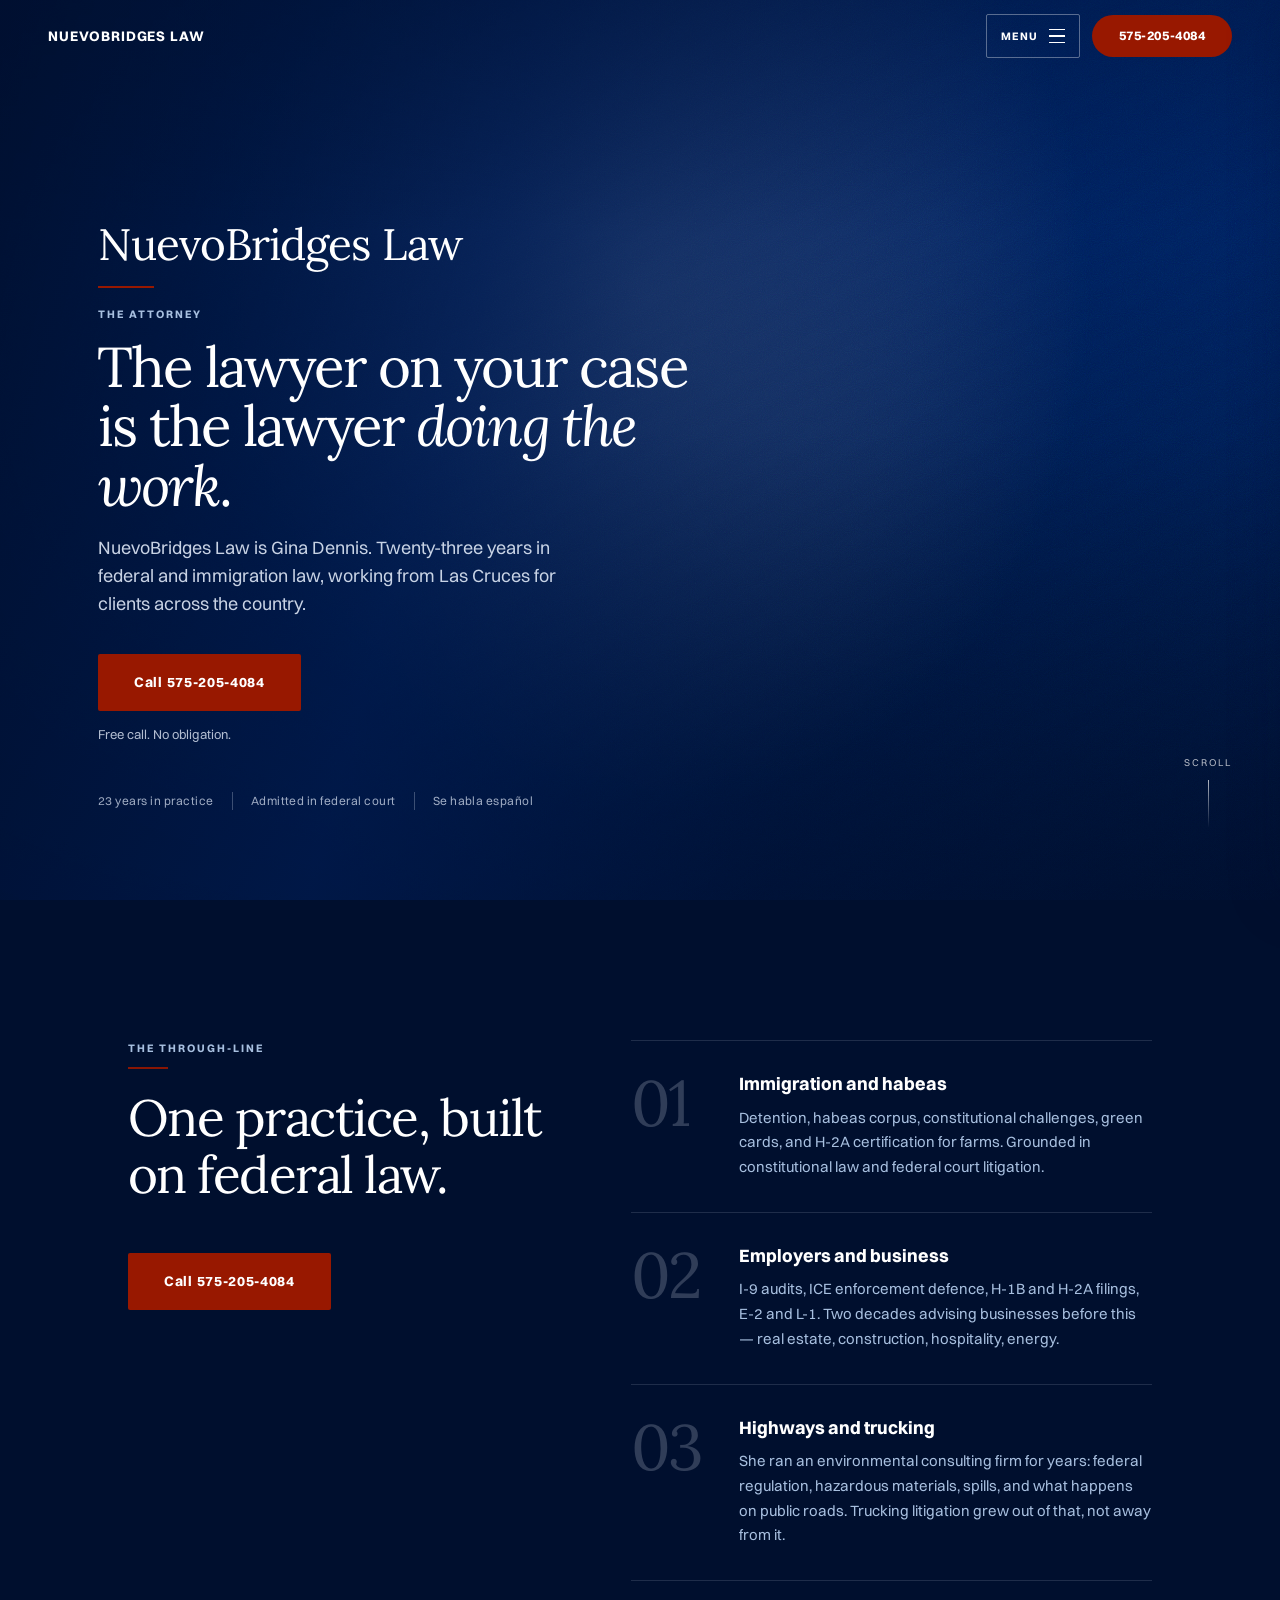
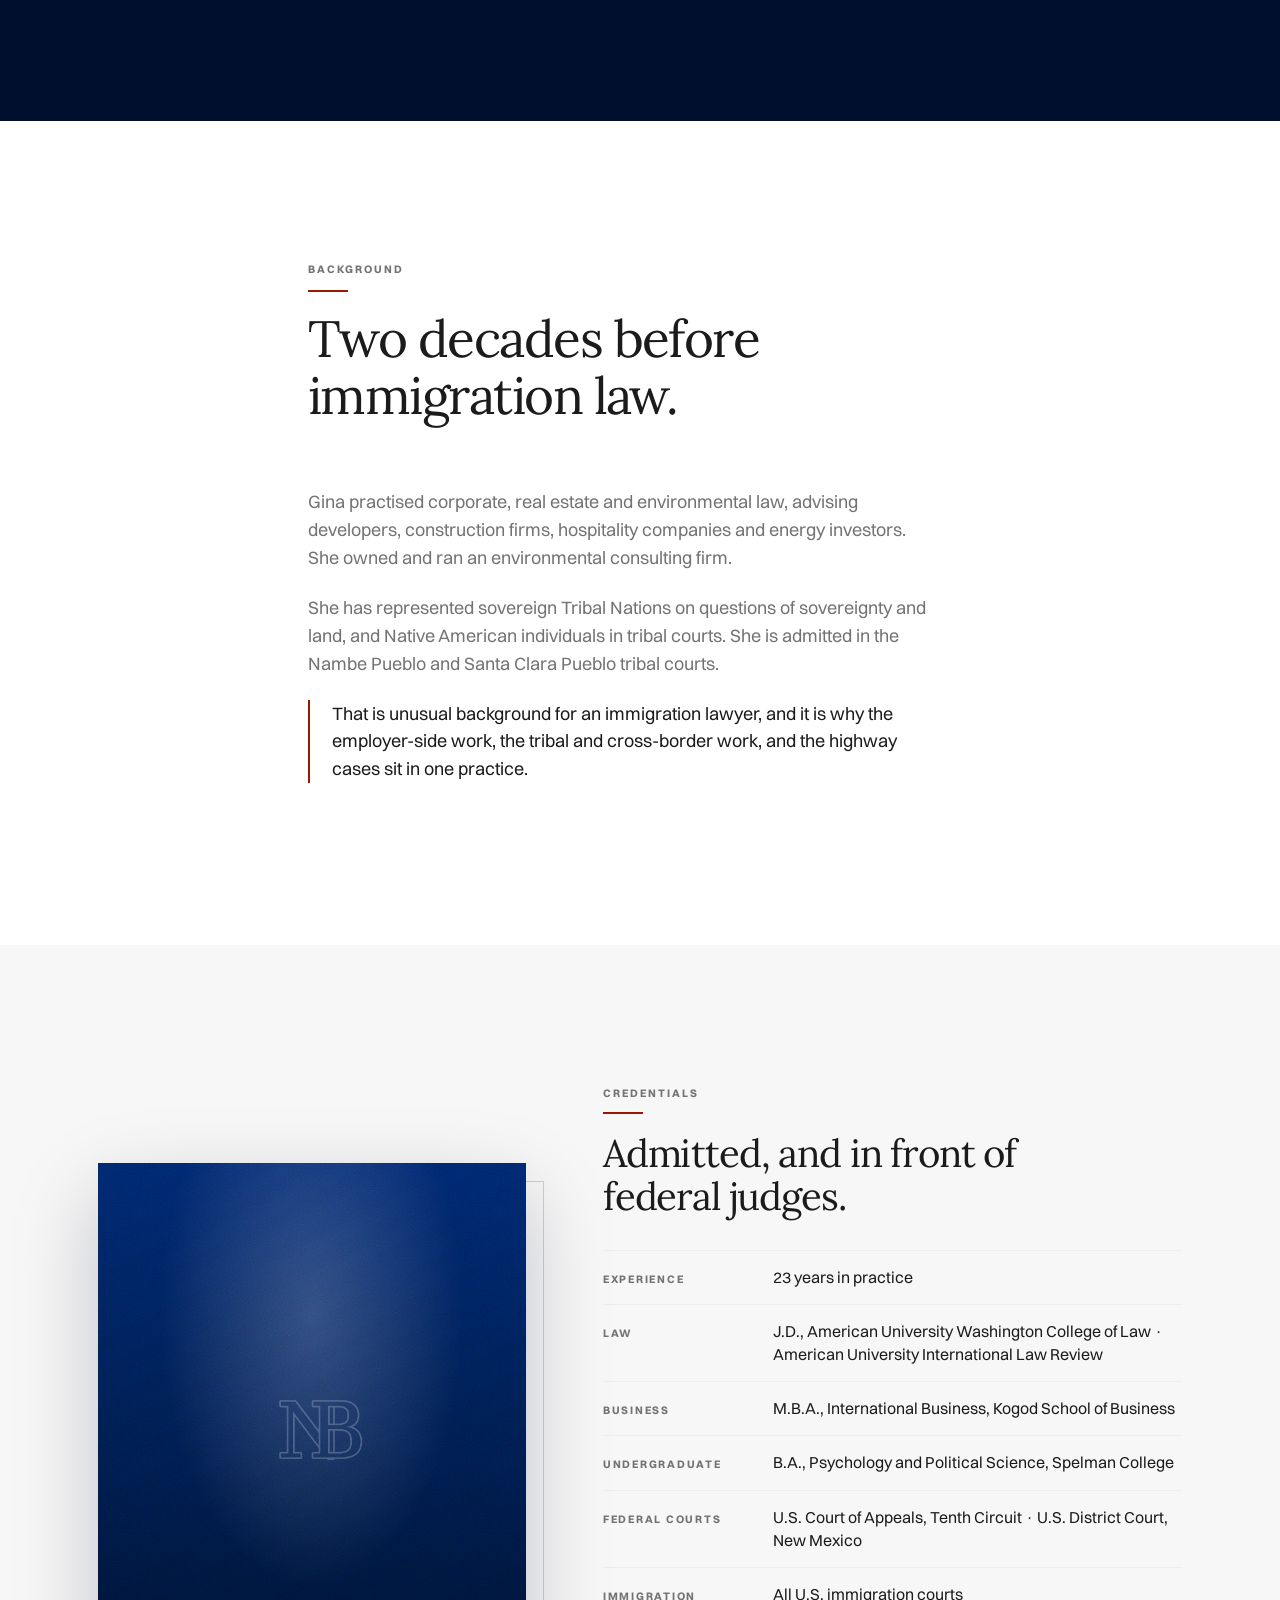
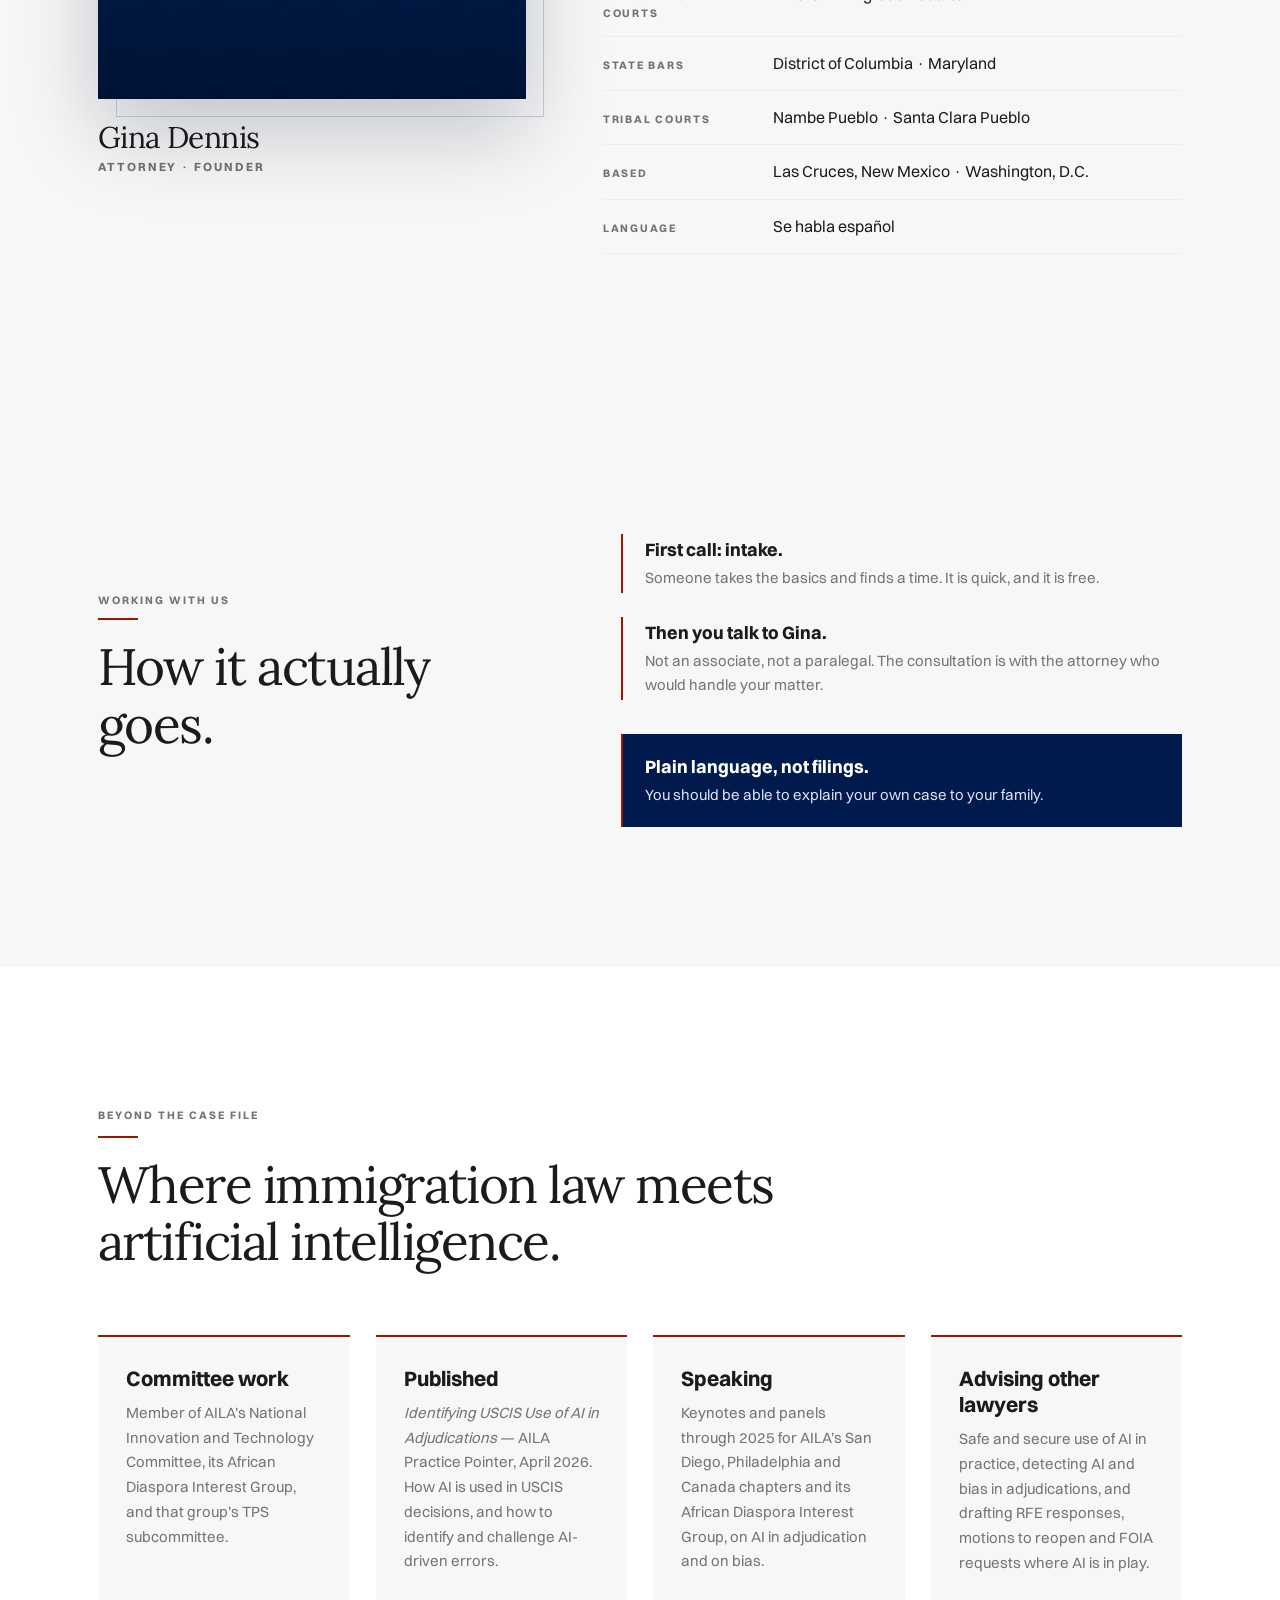
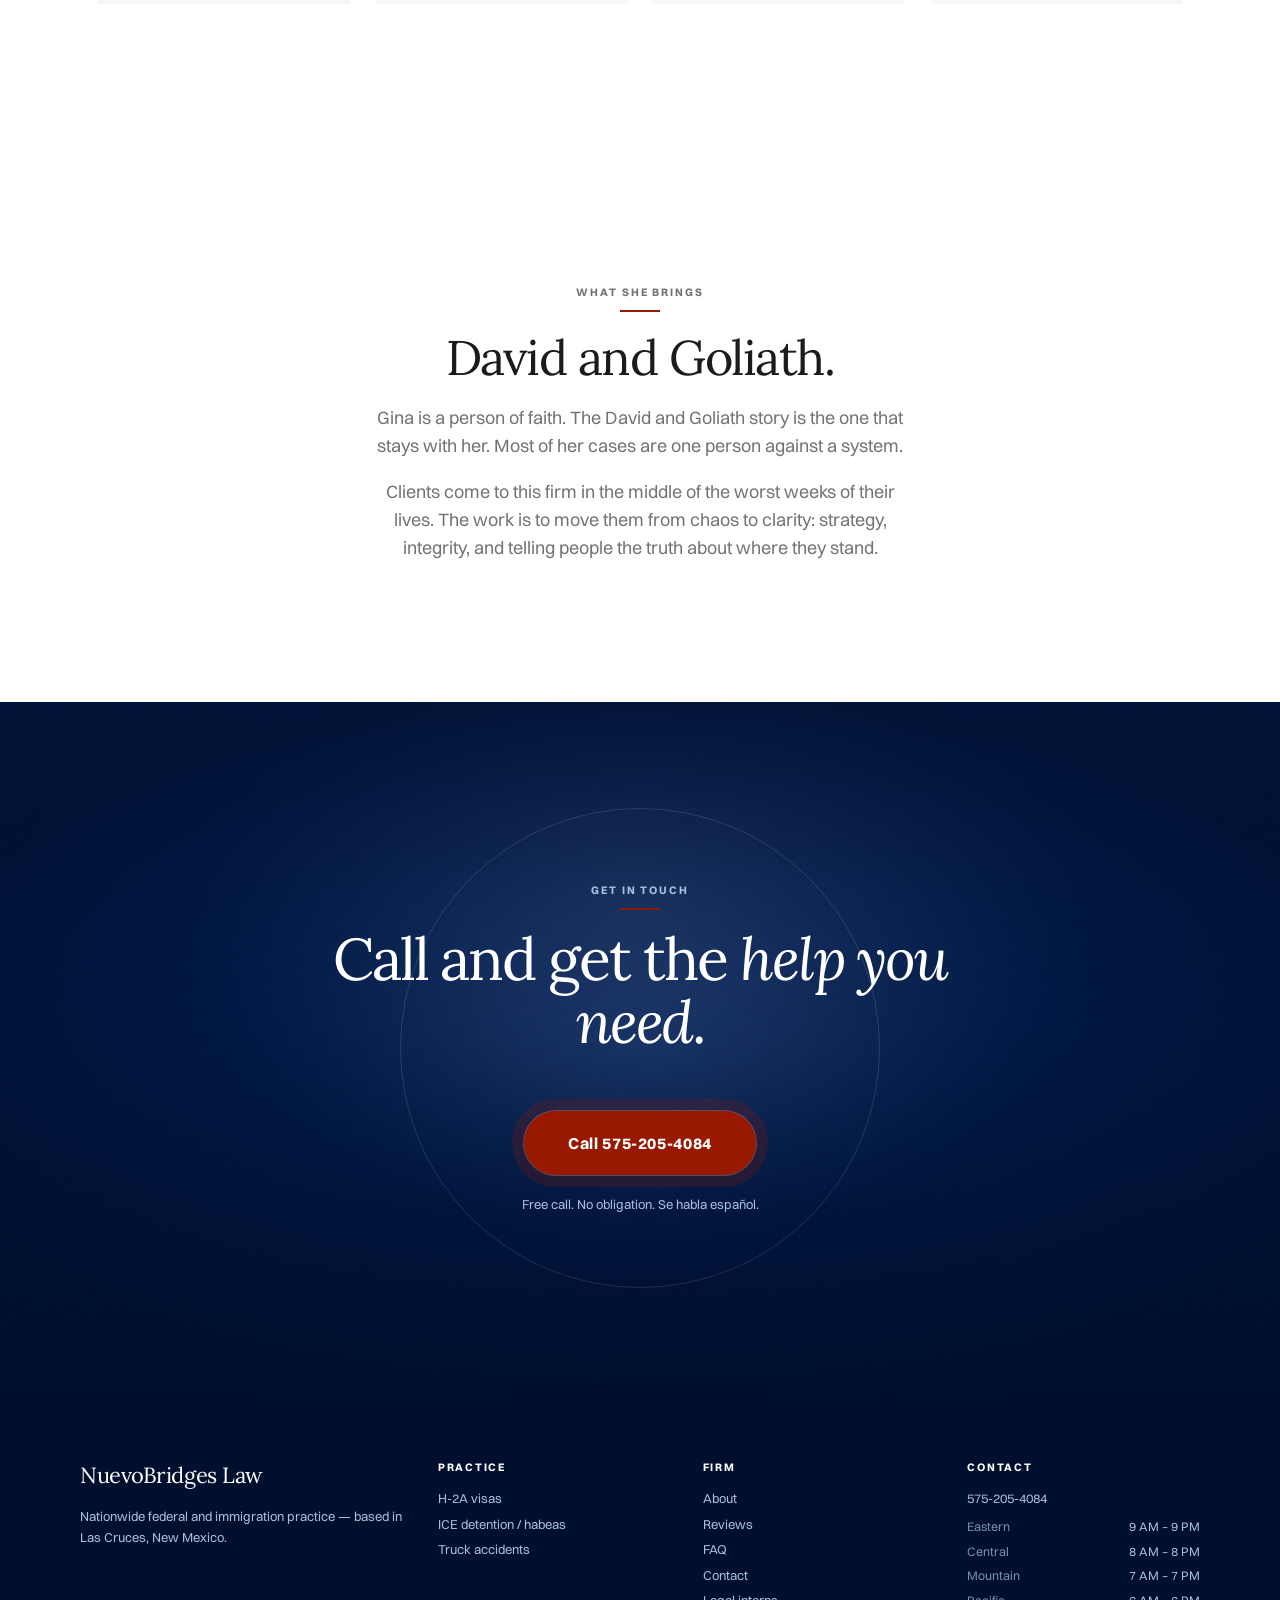
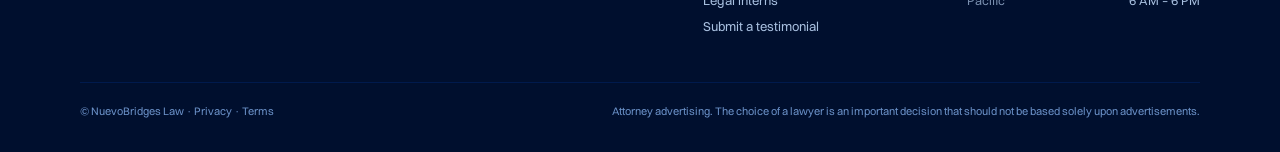
==== commit 299e540e: "Add tracking scripts" ====
--- a/about.html
+++ b/about.html
@@ -27,6 +27,12 @@
   <meta name="twitter:title" content="About Gina Dennis | NuevoBridges Law" />
   <meta name="twitter:description" content="Meet Gina Dennis — federal litigator and immigration attorney based in Las Cruces, NM. DC and Maryland bar. H-2A, ICE habeas, and federal trucking counsel. Call to talk through your matter." />
   <meta name="twitter:image" content="https://nuevobridgeslaw.com/og/nb-law-share.png" />
+  <link rel="preconnect" href="https://www.googletagmanager.com">
+  <link rel="preconnect" href="https://cdn.callrail.com">
+
+  <script src="/assets/js/tracking-config.js"></script>
+  <script src="/assets/js/tracking.js"></script>
+  <script src="/assets/js/consent-init.js"></script>
   <script type="application/ld+json">
   {
     "@context": "https://schema.org",
@@ -104,7 +110,7 @@
     ]
   }
   </script>
-  <!-- PLACEHOLDER: phone is 575-000-0000 (tel:+15750000000).
+  <!-- PLACEHOLDER: phone is 575-205-4084 (tel:+15752054084).
        Search data-placeholder="phone" to swap in the real number. -->
   <link rel="stylesheet" href="/assets/css/fonts.css" />
   <link rel="stylesheet" href="/assets/css/tokens.css" />
@@ -123,7 +129,7 @@
         <span class="menu-btn__label">Menu</span>
         <span class="menu-btn__bars" aria-hidden="true"><span></span><span></span><span></span></span>
       </button>
-      <a class="cta-btn persistent" href="tel:+15750000000" data-placeholder="phone">575-000-0000</a>
+      <a class="cta-btn persistent" href="tel:+15752054084" data-placeholder="phone">575-205-4084</a>
     </div>
   </header>
 
@@ -156,7 +162,7 @@
     </nav>
     <div class="site-drawer__foot">
       <p>Prefer to talk? Call and tell us what’s going on.</p>
-      <a class="cta-btn persistent" href="tel:+15750000000" data-placeholder="phone">575-000-0000</a>
+      <a class="cta-btn persistent" href="tel:+15752054084" data-placeholder="phone">575-205-4084</a>
     </div>
   </aside>
 
@@ -172,7 +178,7 @@
           <div class="eyebrow on-dark">The attorney</div>
           <h1 class="copy-h1 on-dark">The lawyer on your case is the lawyer <em>doing the work</em>.</h1>
           <p class="copy-lead on-dark">NuevoBridges Law is Gina Dennis. Twenty-three years in federal and immigration law, working from Las Cruces for clients across the country.</p>
-          <a class="cta-btn lg" href="tel:+15750000000" data-placeholder="phone">Call 575-000-0000</a>
+          <a class="cta-btn lg" href="tel:+15752054084" data-placeholder="phone">Call 575-205-4084</a>
           <p class="hero-note">Free call. No obligation.</p>
           <div class="hero-trust">
             <span>23 years in practice</span>
@@ -194,7 +200,7 @@
             <div class="eyebrow on-dark">The through-line</div>
             <span class="sec-rule on-dark" aria-hidden="true"></span>
             <h2 class="copy-h2 on-dark">One practice, built on federal law.</h2>
-            <a class="cta-btn lg thread-cta" href="tel:+15750000000" data-placeholder="phone">Call 575-000-0000</a>
+            <a class="cta-btn lg thread-cta" href="tel:+15752054084" data-placeholder="phone">Call 575-205-4084</a>
           </div>
           <ol class="process-list">
             <li class="process-step reveal">
@@ -376,7 +382,7 @@
         <div class="eyebrow on-dark">Get in touch</div>
         <span class="sec-rule on-dark" aria-hidden="true"></span>
         <h2 class="copy-h1 on-dark">Call and get the <em>help you need</em>.</h2>
-        <a class="cta-btn final" href="tel:+15750000000" data-placeholder="phone">Call 575-000-0000</a>
+        <a class="cta-btn final" href="tel:+15752054084" data-placeholder="phone">Call 575-205-4084</a>
         <div class="micro">Free call. No obligation. Se habla español.</div>
       </div>
     </section>
@@ -405,7 +411,7 @@
       </div>
       <div class="footer-col">
         <h6>Contact</h6>
-        <a class="copy-link" href="tel:+15750000000" data-placeholder="phone">575-000-0000</a>
+        <a class="copy-link" href="tel:+15752054084" data-placeholder="phone">575-205-4084</a>
         <ul class="hours">
           <li><span class="hours__z">Eastern</span><span class="hours__t">9 AM – 9 PM</span></li>
           <li><span class="hours__z">Central</span><span class="hours__t">8 AM – 8 PM</span></li>
@@ -421,7 +427,7 @@
   </footer>
 
   <div class="mobile-cta">
-    <a class="cta-btn persistent" href="tel:+15750000000" data-placeholder="phone">575-000-0000</a>
+    <a class="cta-btn persistent" href="tel:+15752054084" data-placeholder="phone">575-205-4084</a>
   </div>
 <script src="/assets/js/hero.js" defer></script>
   <script src="/assets/js/loader.js" defer></script>
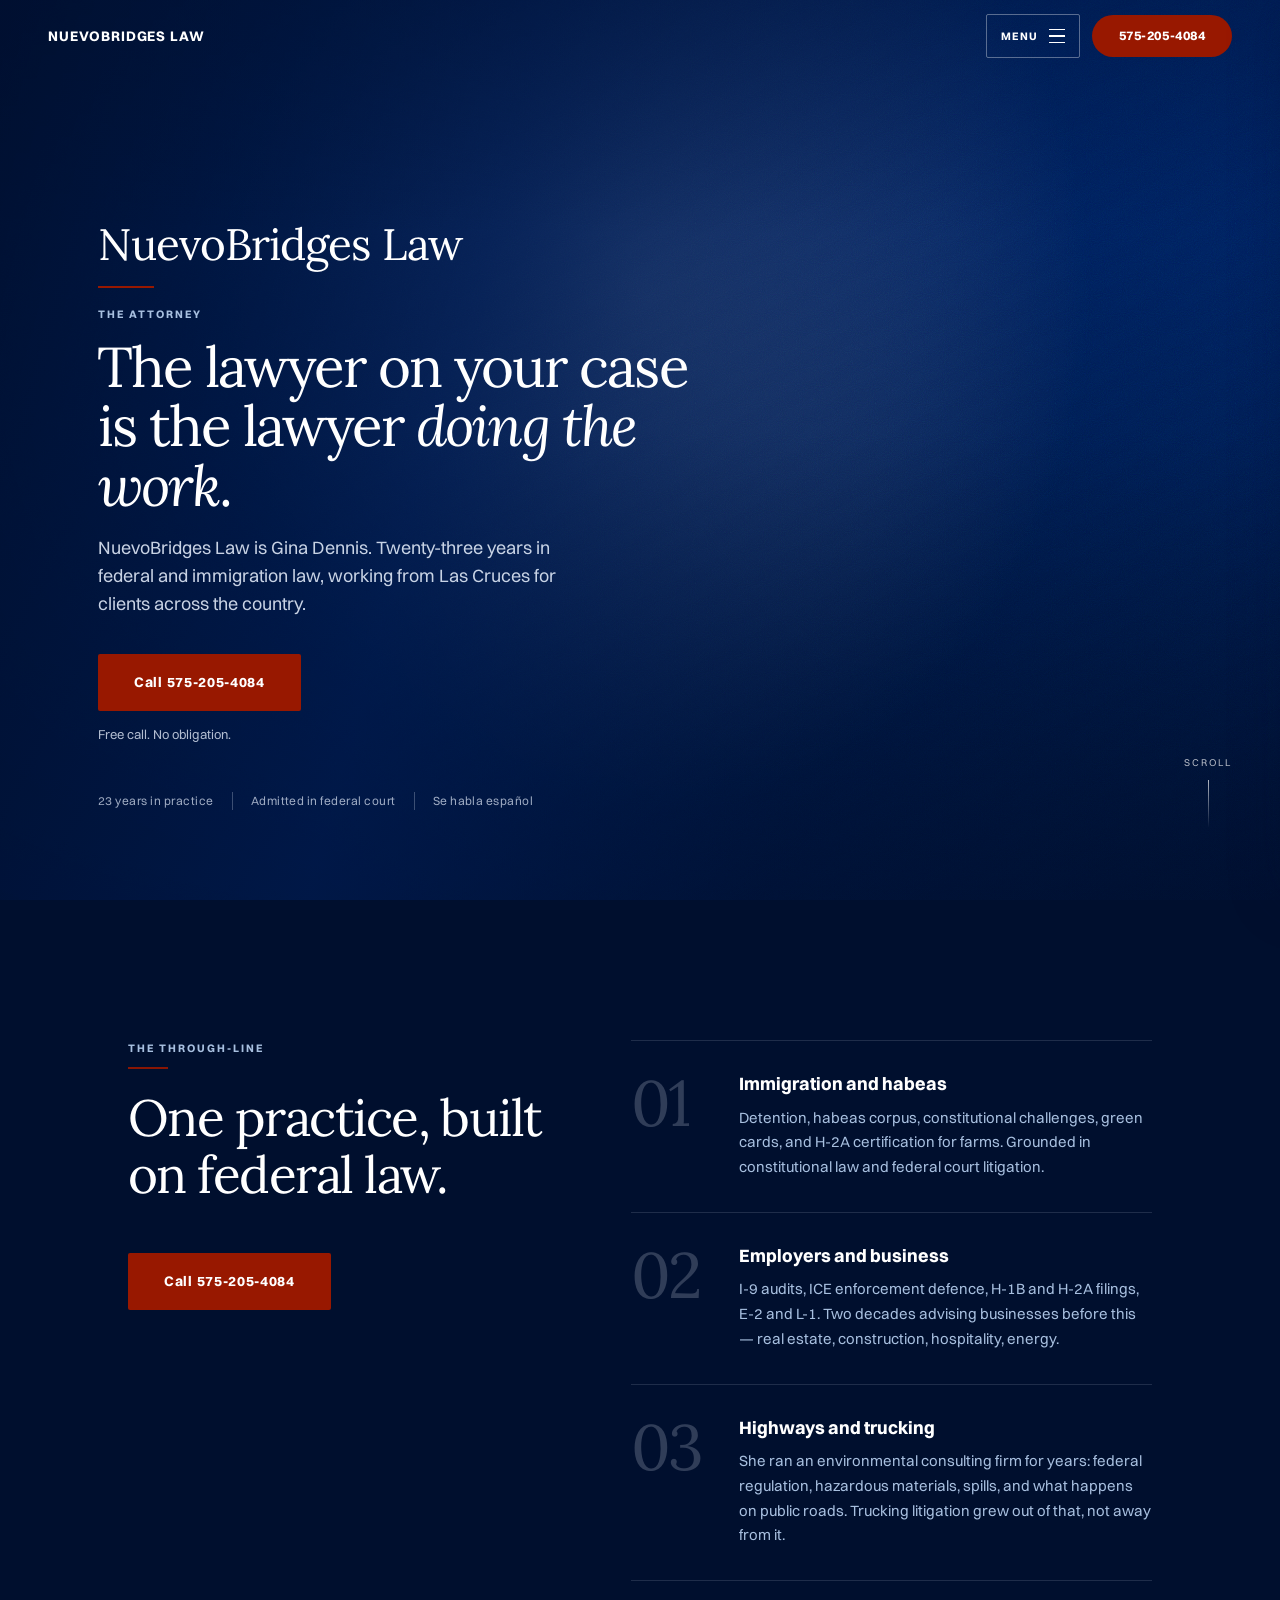
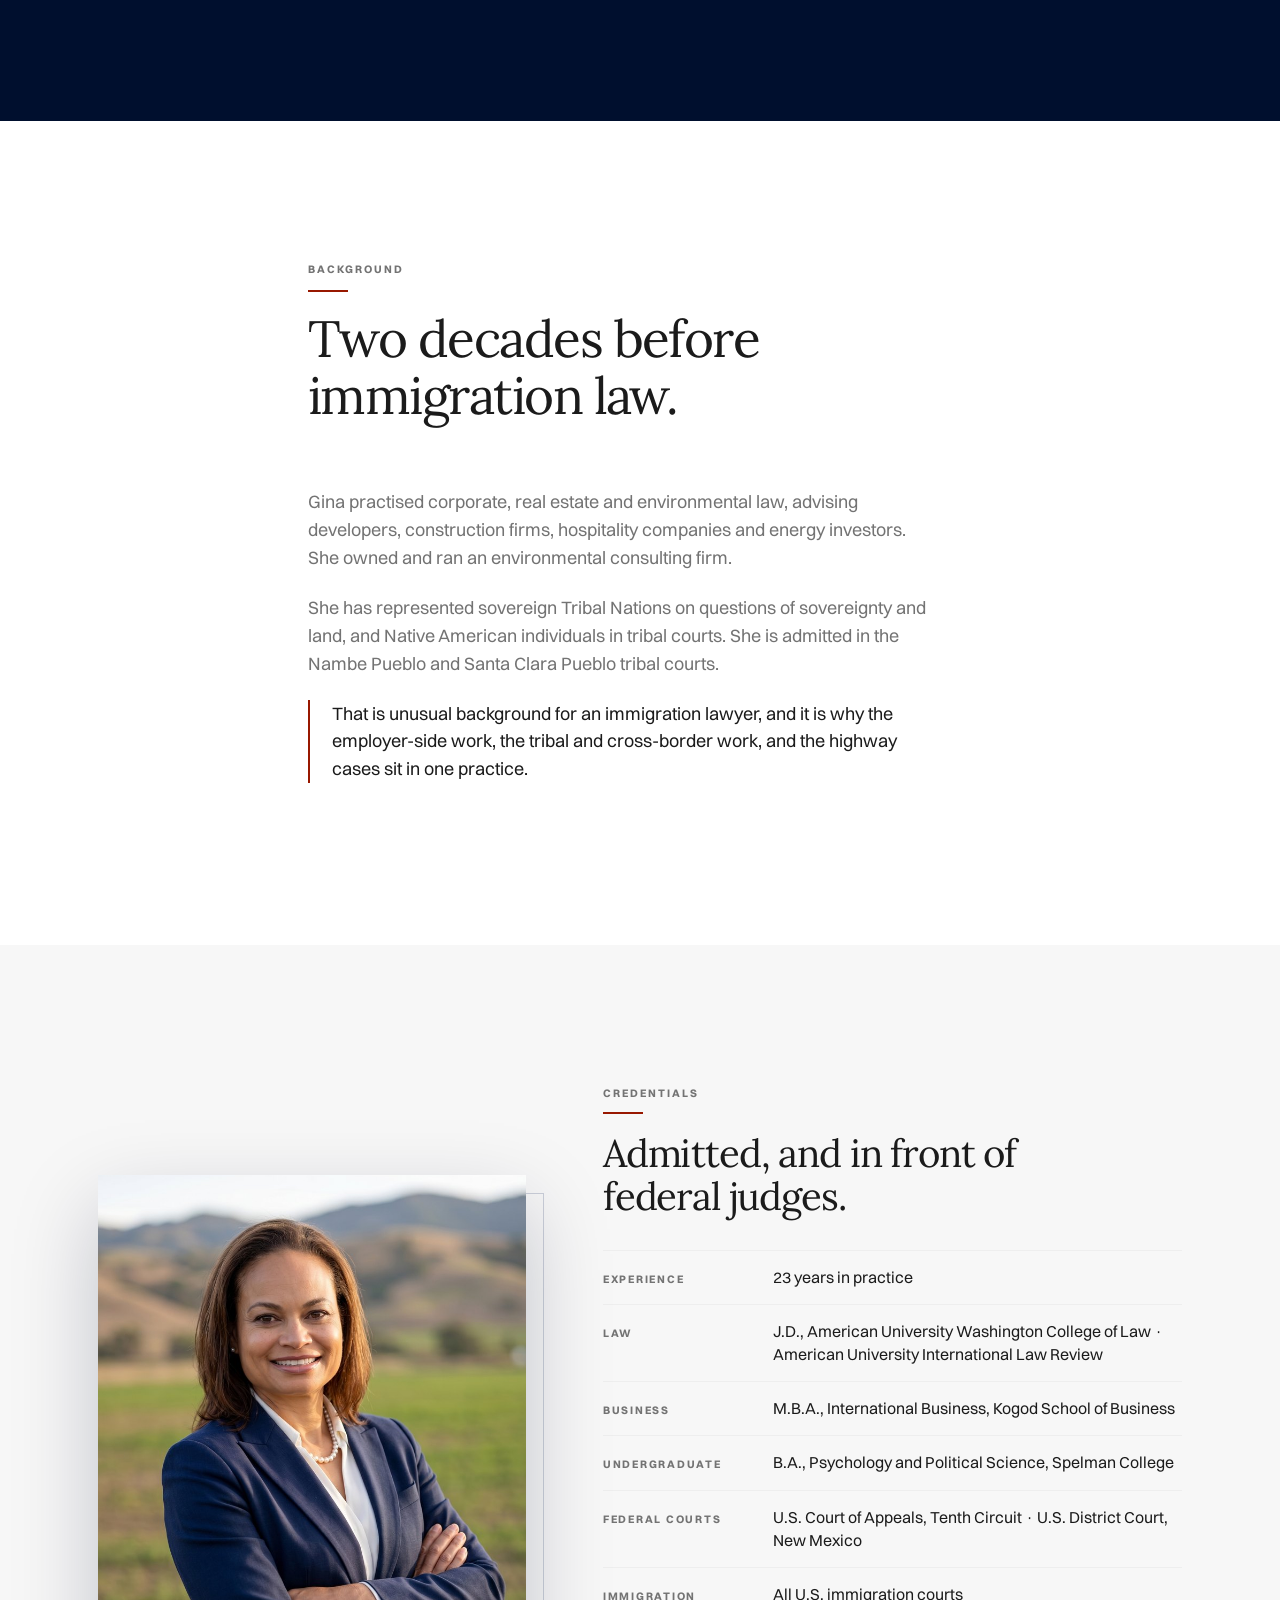
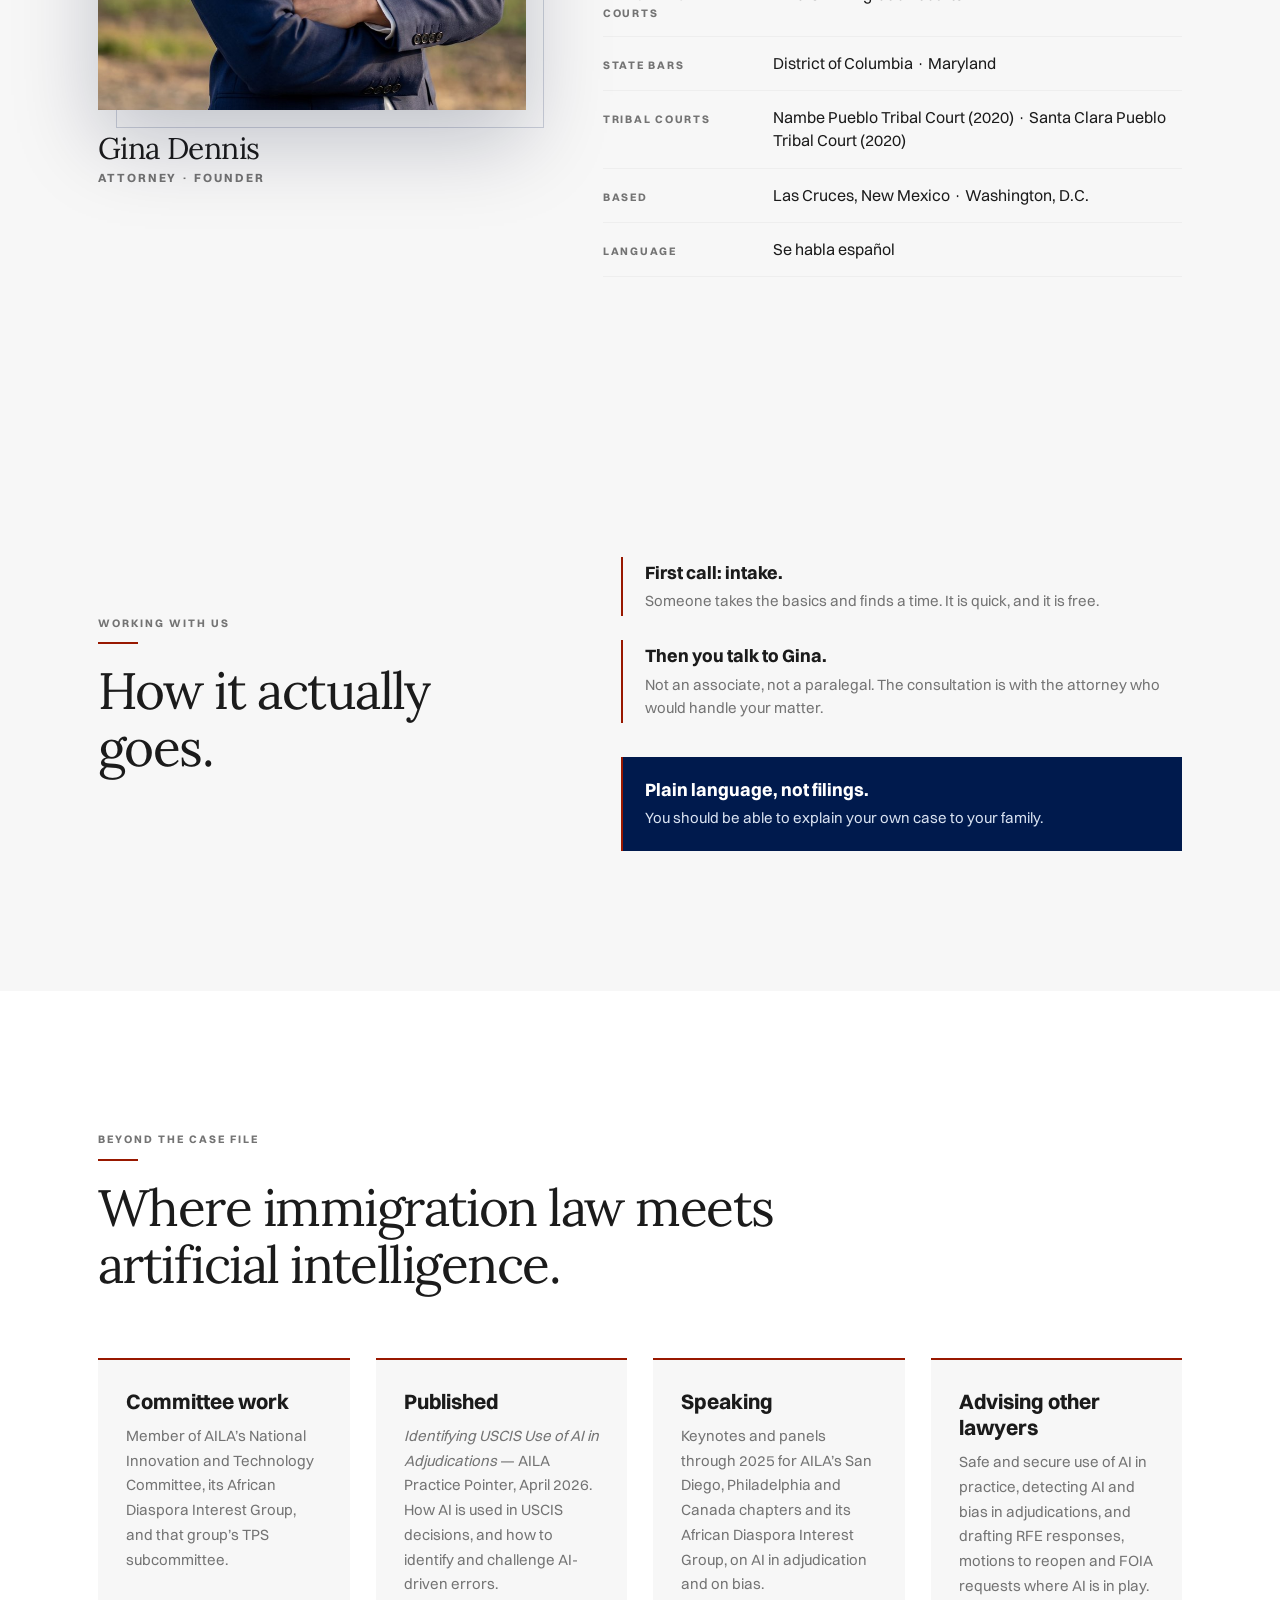
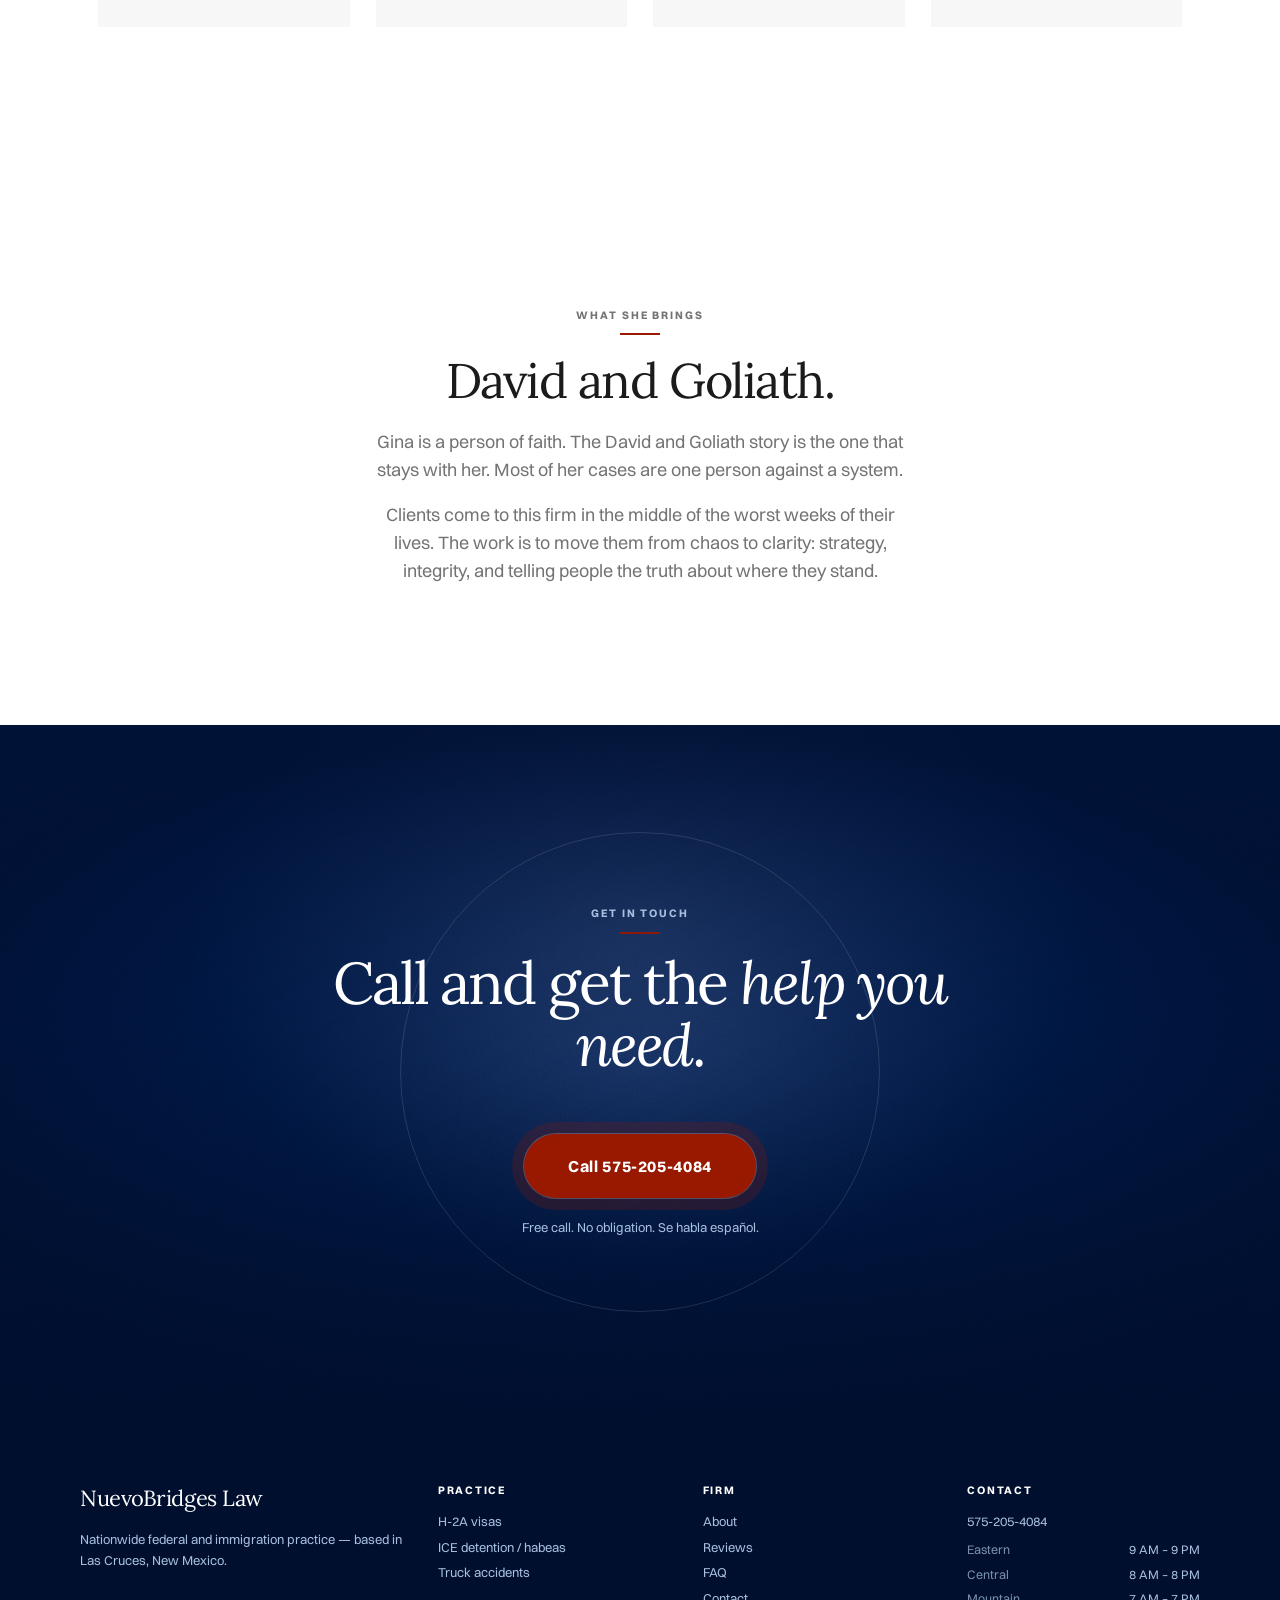
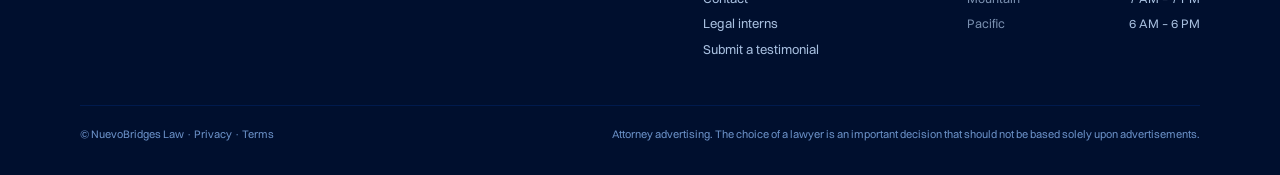
==== commit c94b759a: "Add files via upload" ====
--- a/about.html
+++ b/about.html
@@ -58,6 +58,7 @@
       },
       {
         "@type": "Person",
+        "image": "https://nuevobridgeslaw.com/assets/images/attorney/gina-dennis-immigration-attorney-nuevobridges-law.jpg",
         "@id": "https://nuevobridgeslaw.com/#gina",
         "name": "Gina Dennis",
         "jobTitle": "Attorney",
@@ -247,13 +248,10 @@
     <section class="sec sec-gina" id="credentials">
       <div class="container wide">
         <div class="attorney-layout">
-          <!-- Portrait pending. The plate below is deliberate, not a broken
-               image: swap the monogram mark for <img src="…"> when the
-               photograph arrives and nothing else needs to change. -->
           <div class="gina-media reveal">
             <div class="attorney-frame-wrap">
-              <div class="attorney-frame photo-plane grade-portrait gina-frame" role="img" aria-label="Portrait of Gina Dennis — photography pending">
-                <img class="gina-frame__mark" src="/assets/logo/monogram_reverse.png" alt="" width="800" height="800" loading="lazy" decoding="async" />
+              <div class="attorney-frame photo-plane grade-portrait gina-frame gina-frame--photo">
+                <img class="gina-portrait" src="/assets/images/attorney/gina-dennis-immigration-attorney-nuevobridges-law.jpg" srcset="/assets/images/attorney/gina-dennis-immigration-attorney-nuevobridges-law-800.jpg 800w, /assets/images/attorney/gina-dennis-immigration-attorney-nuevobridges-law.jpg 1200w" sizes="(max-width: 900px) 100vw, 40vw" alt="Gina Dennis, immigration attorney and founder of NuevoBridges Law" width="1200" height="1596" loading="lazy" decoding="async" />
               </div>
             </div>
             <p class="gina-name">Gina Dennis</p>
@@ -294,7 +292,7 @@
               </div>
               <div class="ledger__row">
                 <dt class="ledger__k">Tribal courts</dt>
-                <dd class="ledger__v">Nambe Pueblo · Santa Clara Pueblo</dd>
+                <dd class="ledger__v">Nambe Pueblo Tribal Court (2020) · Santa Clara Pueblo Tribal Court (2020)</dd>
               </div>
               <div class="ledger__row">
                 <dt class="ledger__k">Based</dt>
--- a/assets/css/page-about.css
+++ b/assets/css/page-about.css
@@ -74,14 +74,14 @@
 .page-about .sec-gina { background: var(--color-mist); }
 .page-about .gina-frame { overflow: hidden; }
 .page-about .gina-frame .photo-plane__label { display: none; }
-.page-about .gina-frame__mark {
+.page-about .gina-frame--photo { overflow: hidden; }
+.page-about .gina-portrait {
   position: absolute;
-  top: 50%;
-  left: 50%;
-  width: clamp(96px, 26%, 150px);
-  height: auto;
-  transform: translate(-50%, -50%);
-  opacity: 0.22;
+  inset: 0;
+  width: 100%;
+  height: 100%;
+  object-fit: cover;
+  object-position: 50% 22%;
   z-index: 2;
 }
 .page-about .gina-media .gina-name {
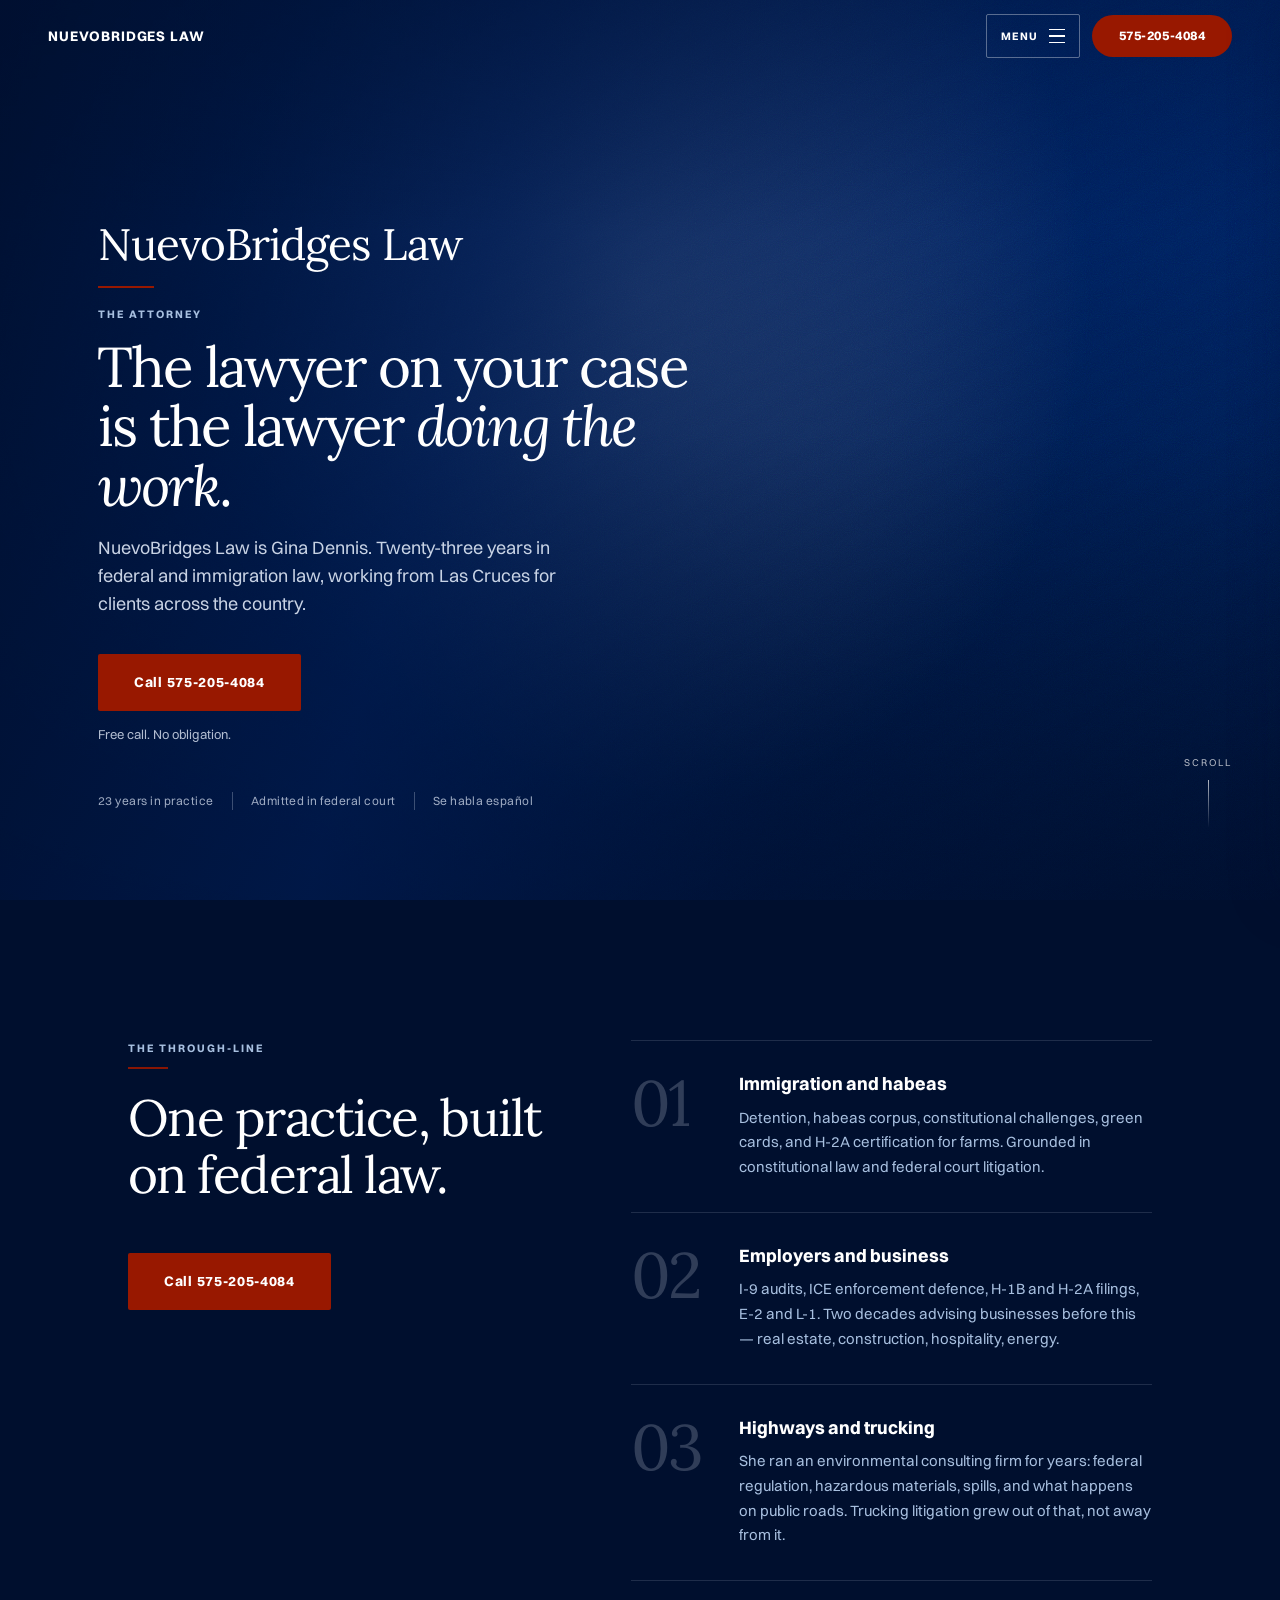
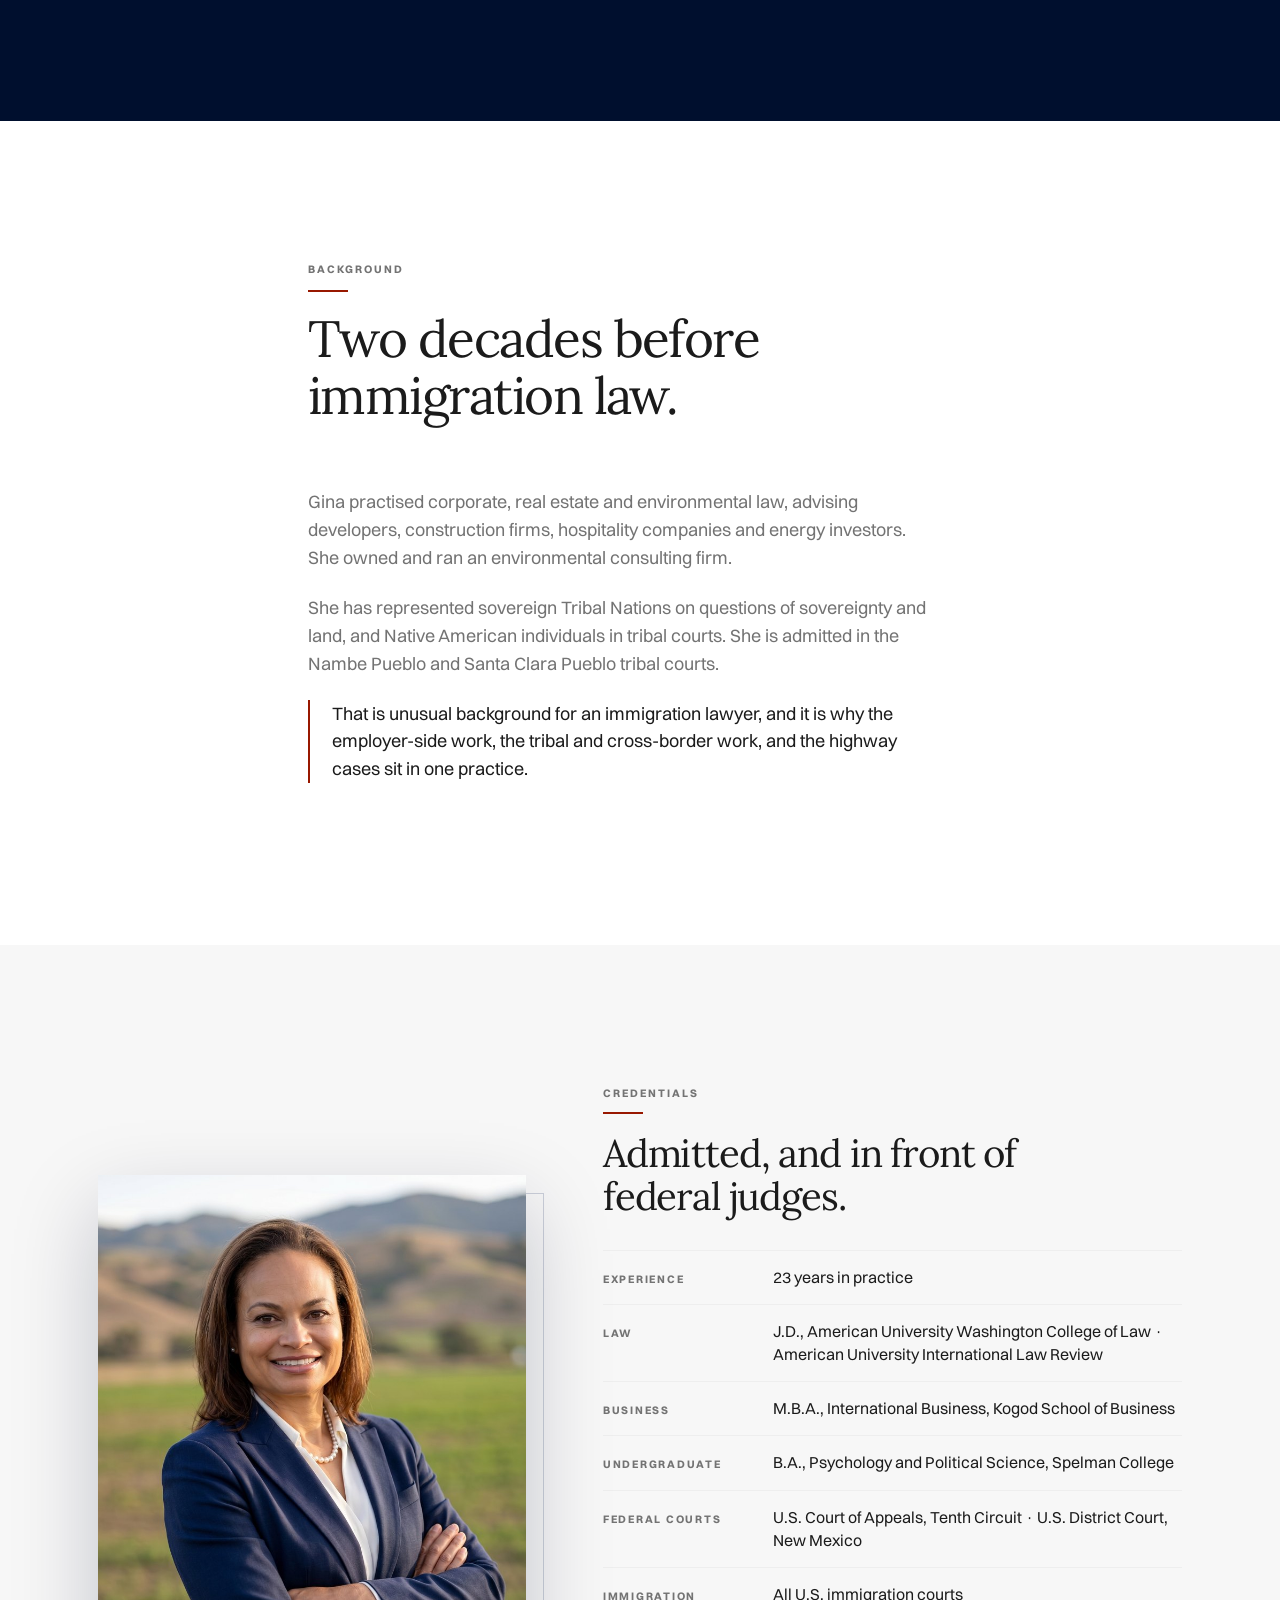
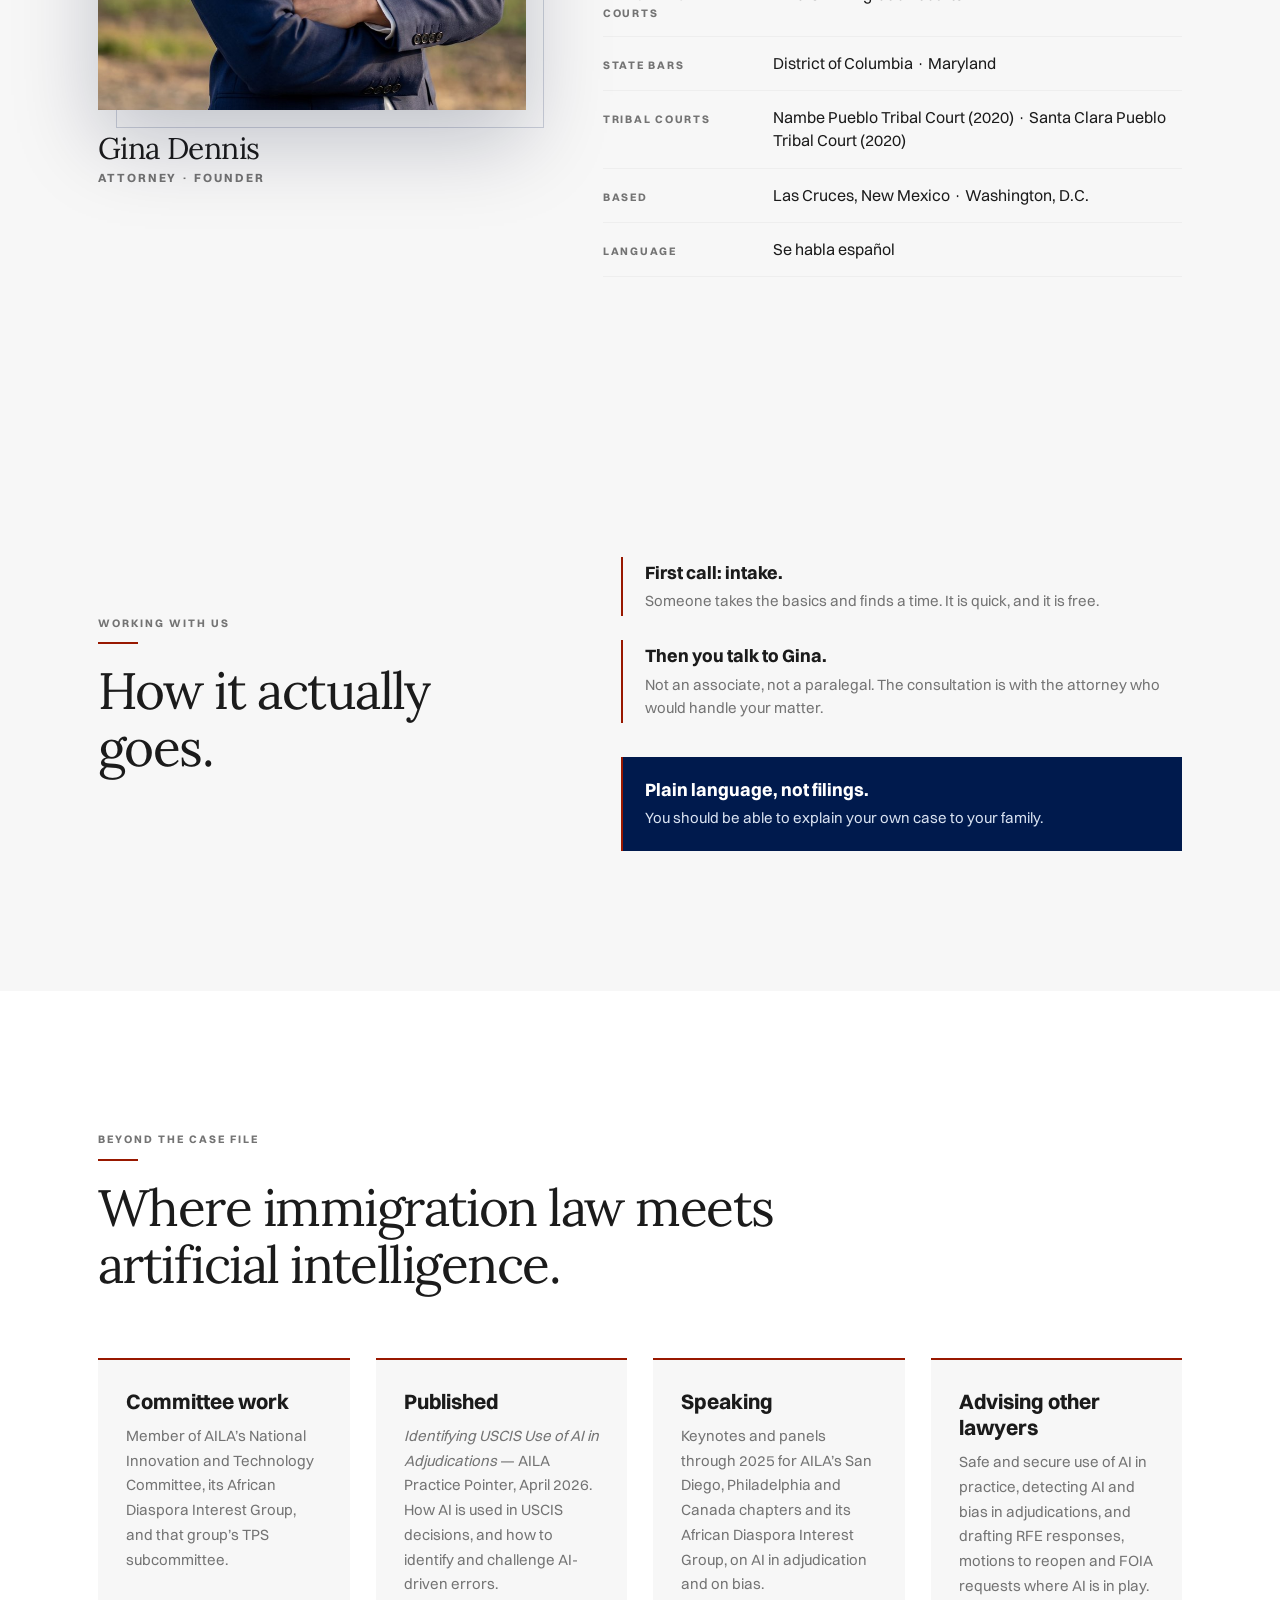
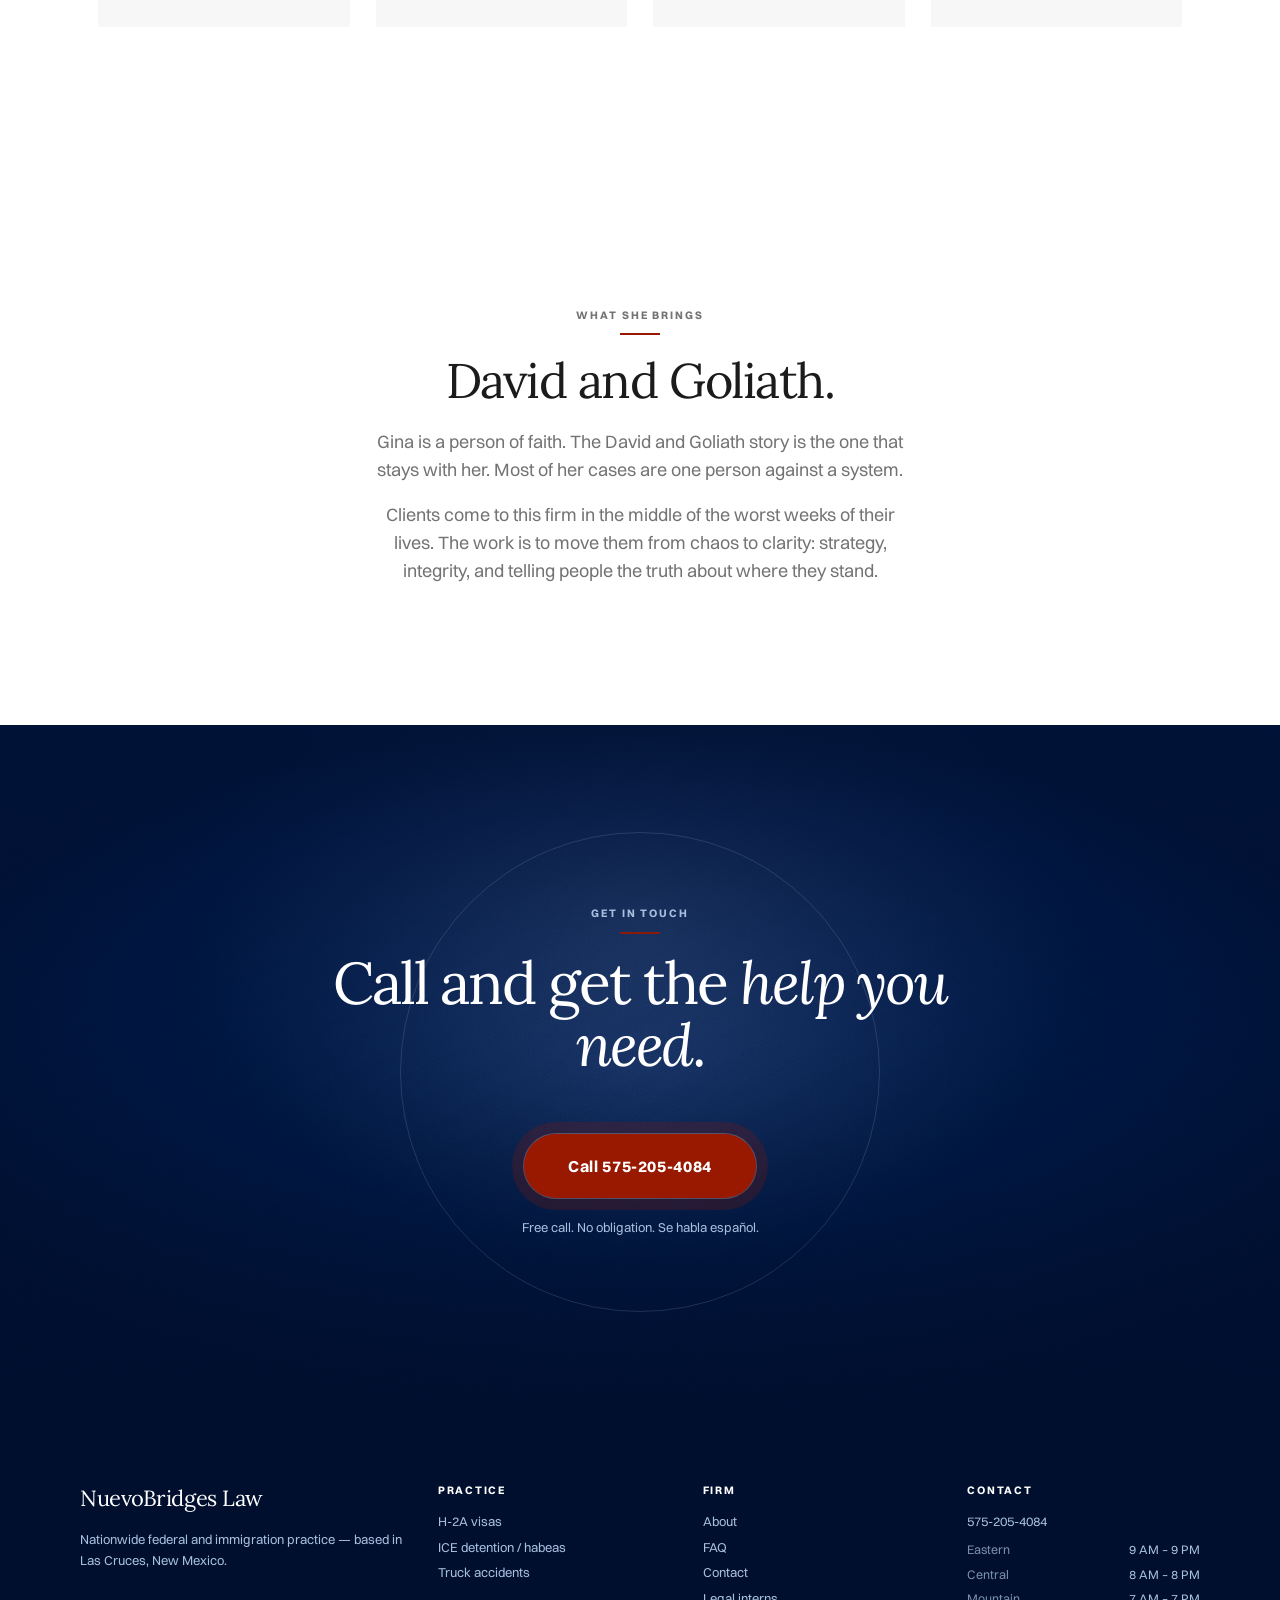
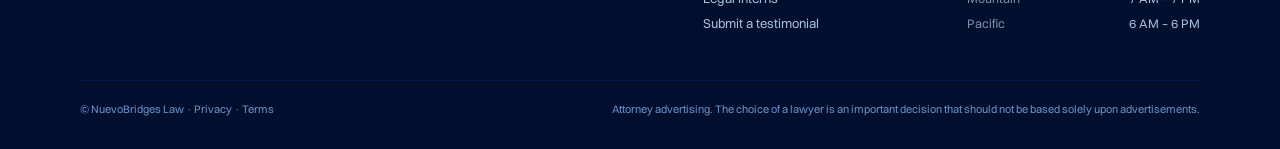
==== commit 6d171844: "Add files via upload" ====
--- a/about.html
+++ b/about.html
@@ -137,7 +137,6 @@
   <div class="drawer-backdrop" data-drawer-backdrop hidden></div>
   <aside class="site-drawer" id="site-drawer" aria-hidden="true" aria-label="Site menu">
     <div class="site-drawer__top photo-plane grade-portrait">
-      <span class="photo-plane__label" aria-hidden="true">Placeholder</span>
       <div class="site-drawer__top-inner">
         <div class="site-drawer__title">NuevoBridges Law</div>
         <button type="button" class="site-drawer__close" data-drawer-close aria-label="Close menu">×</button>
@@ -155,7 +154,6 @@
         </div>
       </div>
       <a href="/about.html" aria-current="page"><span>About</span><span aria-hidden="true">→</span></a>
-      <a href="/reviews.html"><span>Reviews</span><span aria-hidden="true">→</span></a>
       <a href="/faq.html"><span>FAQ</span><span aria-hidden="true">→</span></a>
       <a href="/contact.html"><span>Contact</span><span aria-hidden="true">→</span></a>
       <a href="/legal-interns.html"><span>Legal interns</span><span aria-hidden="true">→</span></a>
@@ -170,7 +168,7 @@
   <main>
     <section class="sec-hero" aria-label="About NuevoBridges Law" data-hero>
       <div class="hero-media" data-hero-parallax>
-        <div class="photo-plane grade-portrait" role="img" aria-label="Placeholder — photography pending"></div>
+        <div class="photo-plane grade-portrait" aria-hidden="true"></div>
       </div>
       <div class="hero-scrim" aria-hidden="true"></div>
       <div class="hero-content">
@@ -401,7 +399,6 @@
       <div class="footer-col">
         <h6>Firm</h6>
         <a class="copy-link" href="/about.html" aria-current="page">About</a>
-        <a class="copy-link" href="/reviews.html">Reviews</a>
         <a class="copy-link" href="/faq.html">FAQ</a>
         <a class="copy-link" href="/contact.html">Contact</a>
         <a class="copy-link" href="/legal-interns.html">Legal interns</a>
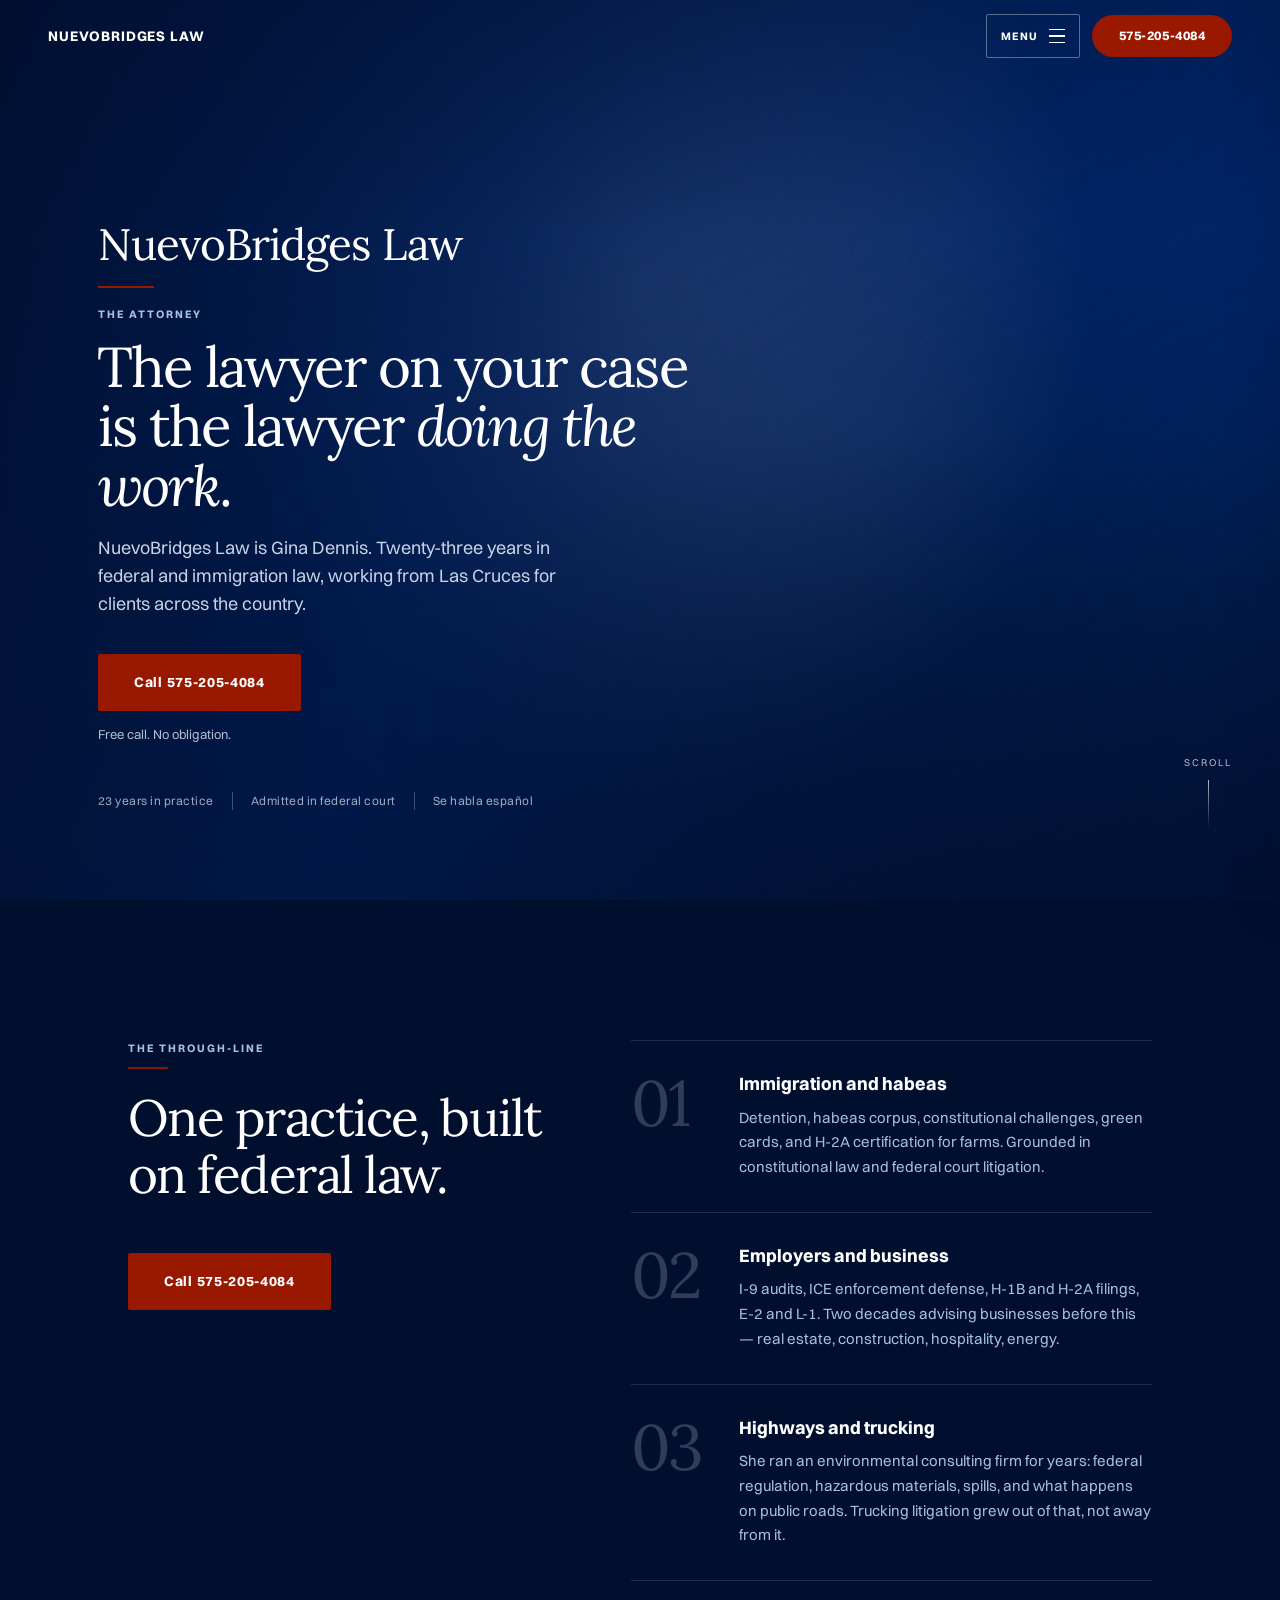
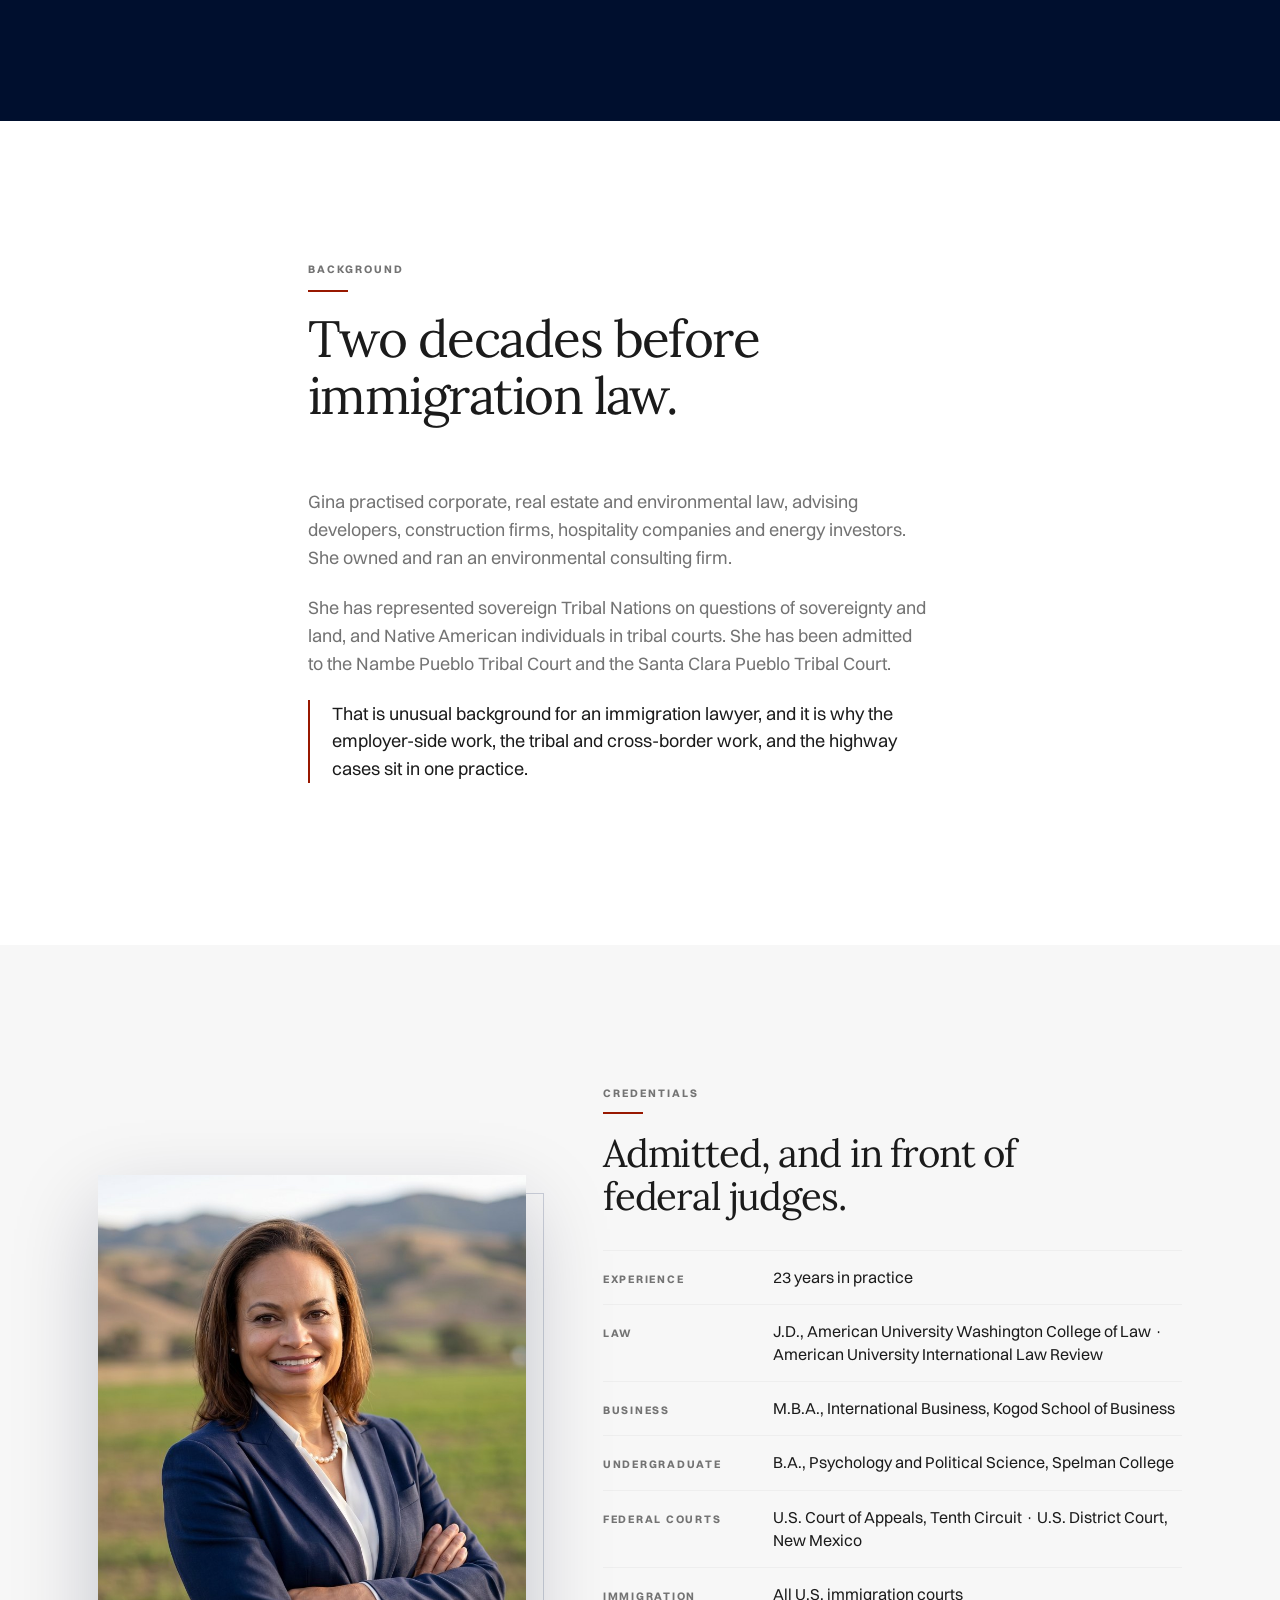
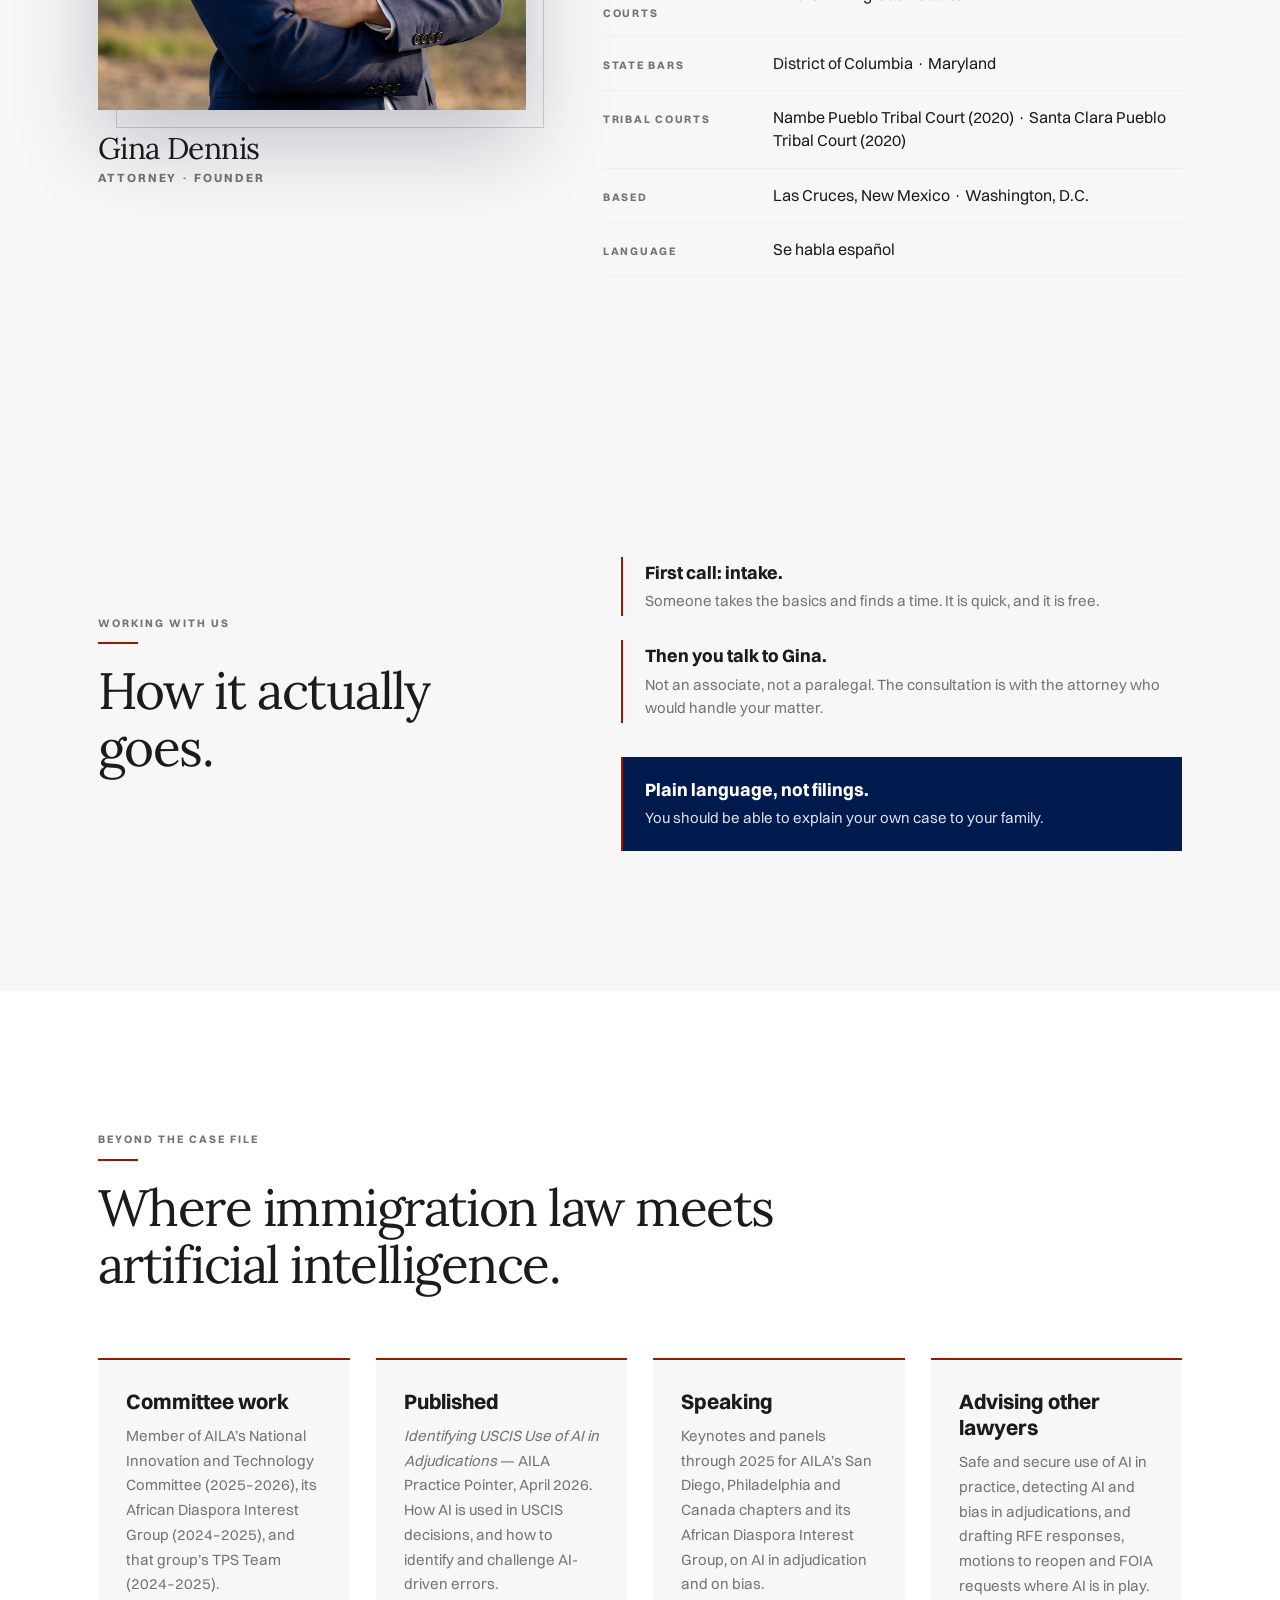
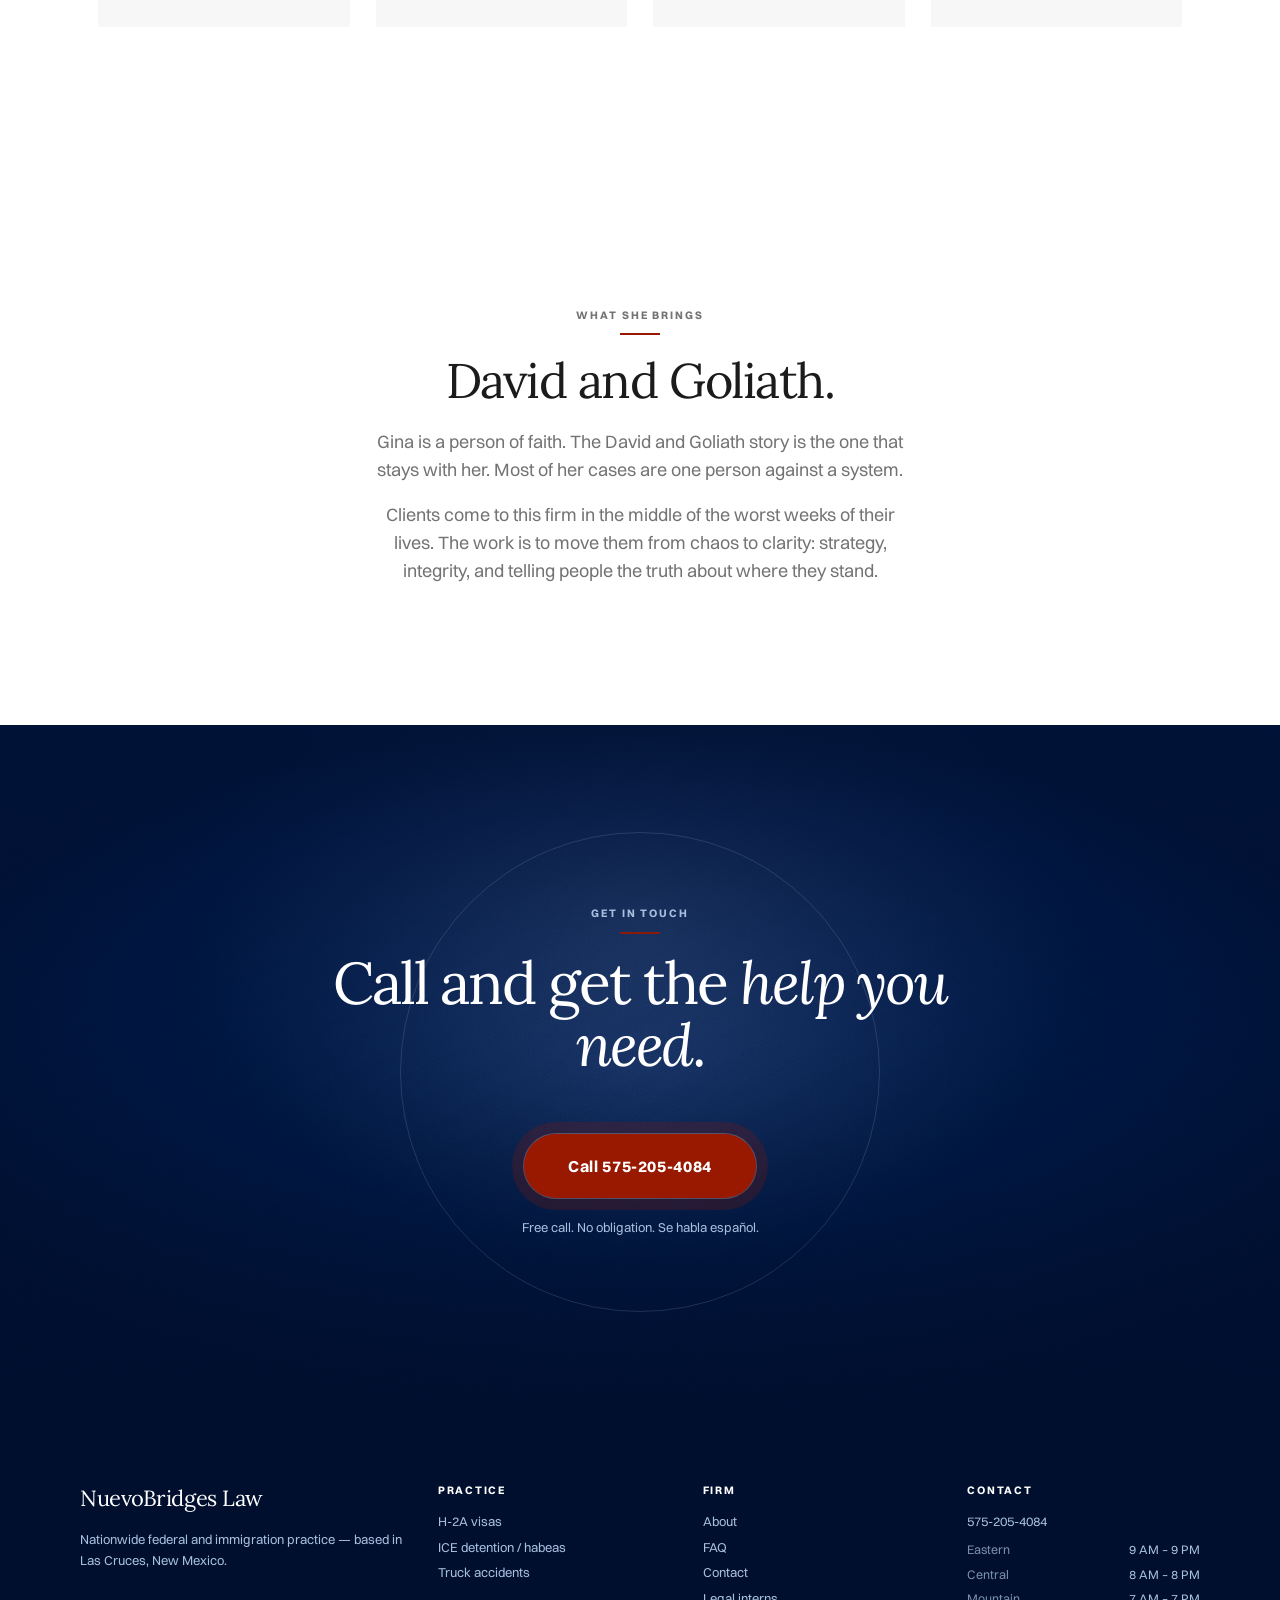
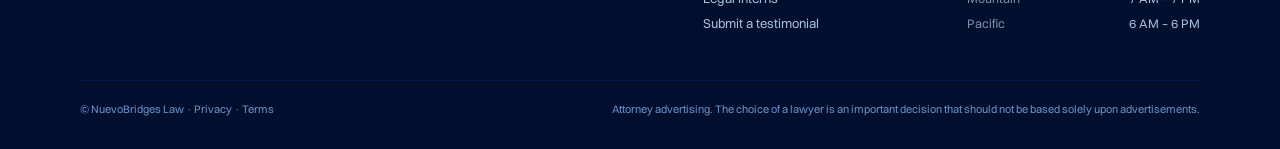
==== commit 363fb983: "Add files via upload" ====
--- a/about.html
+++ b/about.html
@@ -213,7 +213,7 @@
               <span class="ghost-num on-dark" aria-hidden="true">02</span>
               <div>
                 <h3 class="copy-card-h on-dark">Employers and business</h3>
-                <p class="copy-body on-dark">I-9 audits, ICE enforcement defence, H-1B and H-2A filings, E-2 and L-1. Two decades advising businesses before this &mdash; real estate, construction, hospitality, energy.</p>
+                <p class="copy-body on-dark">I-9 audits, ICE enforcement defense, H-1B and H-2A filings, E-2 and L-1. Two decades advising businesses before this &mdash; real estate, construction, hospitality, energy.</p>
               </div>
             </li>
             <li class="process-step reveal">
@@ -237,7 +237,7 @@
         </div>
         <div class="before-body reveal">
           <p class="copy-lead">Gina practised corporate, real estate and environmental law, advising developers, construction firms, hospitality companies and energy investors. She owned and ran an environmental consulting firm.</p>
-          <p class="copy-lead">She has represented sovereign Tribal Nations on questions of sovereignty and land, and Native American individuals in tribal courts. She is admitted in the Nambe Pueblo and Santa Clara Pueblo tribal courts.</p>
+          <p class="copy-lead">She has represented sovereign Tribal Nations on questions of sovereignty and land, and Native American individuals in tribal courts. She has been admitted to the Nambe Pueblo Tribal Court and the Santa Clara Pueblo Tribal Court.</p>
           <p class="copy-lead before-body__close">That is unusual background for an immigration lawyer, and it is why the employer-side work, the tribal and cross-border work, and the highway cases sit in one practice.</p>
         </div>
       </div>
@@ -342,7 +342,7 @@
         <div class="also-grid">
           <div class="also-card reveal">
             <h3 class="copy-card-h">Committee work</h3>
-            <p class="copy-body">Member of AILA&rsquo;s National Innovation and Technology Committee, its African Diaspora Interest Group, and that group&rsquo;s TPS subcommittee.</p>
+            <p class="copy-body">Member of AILA&rsquo;s National Innovation and Technology Committee (2025&ndash;2026), its African Diaspora Interest Group (2024&ndash;2025), and that group&rsquo;s TPS Team (2024&ndash;2025).</p>
           </div>
           <div class="also-card reveal">
             <h3 class="copy-card-h">Published</h3>
